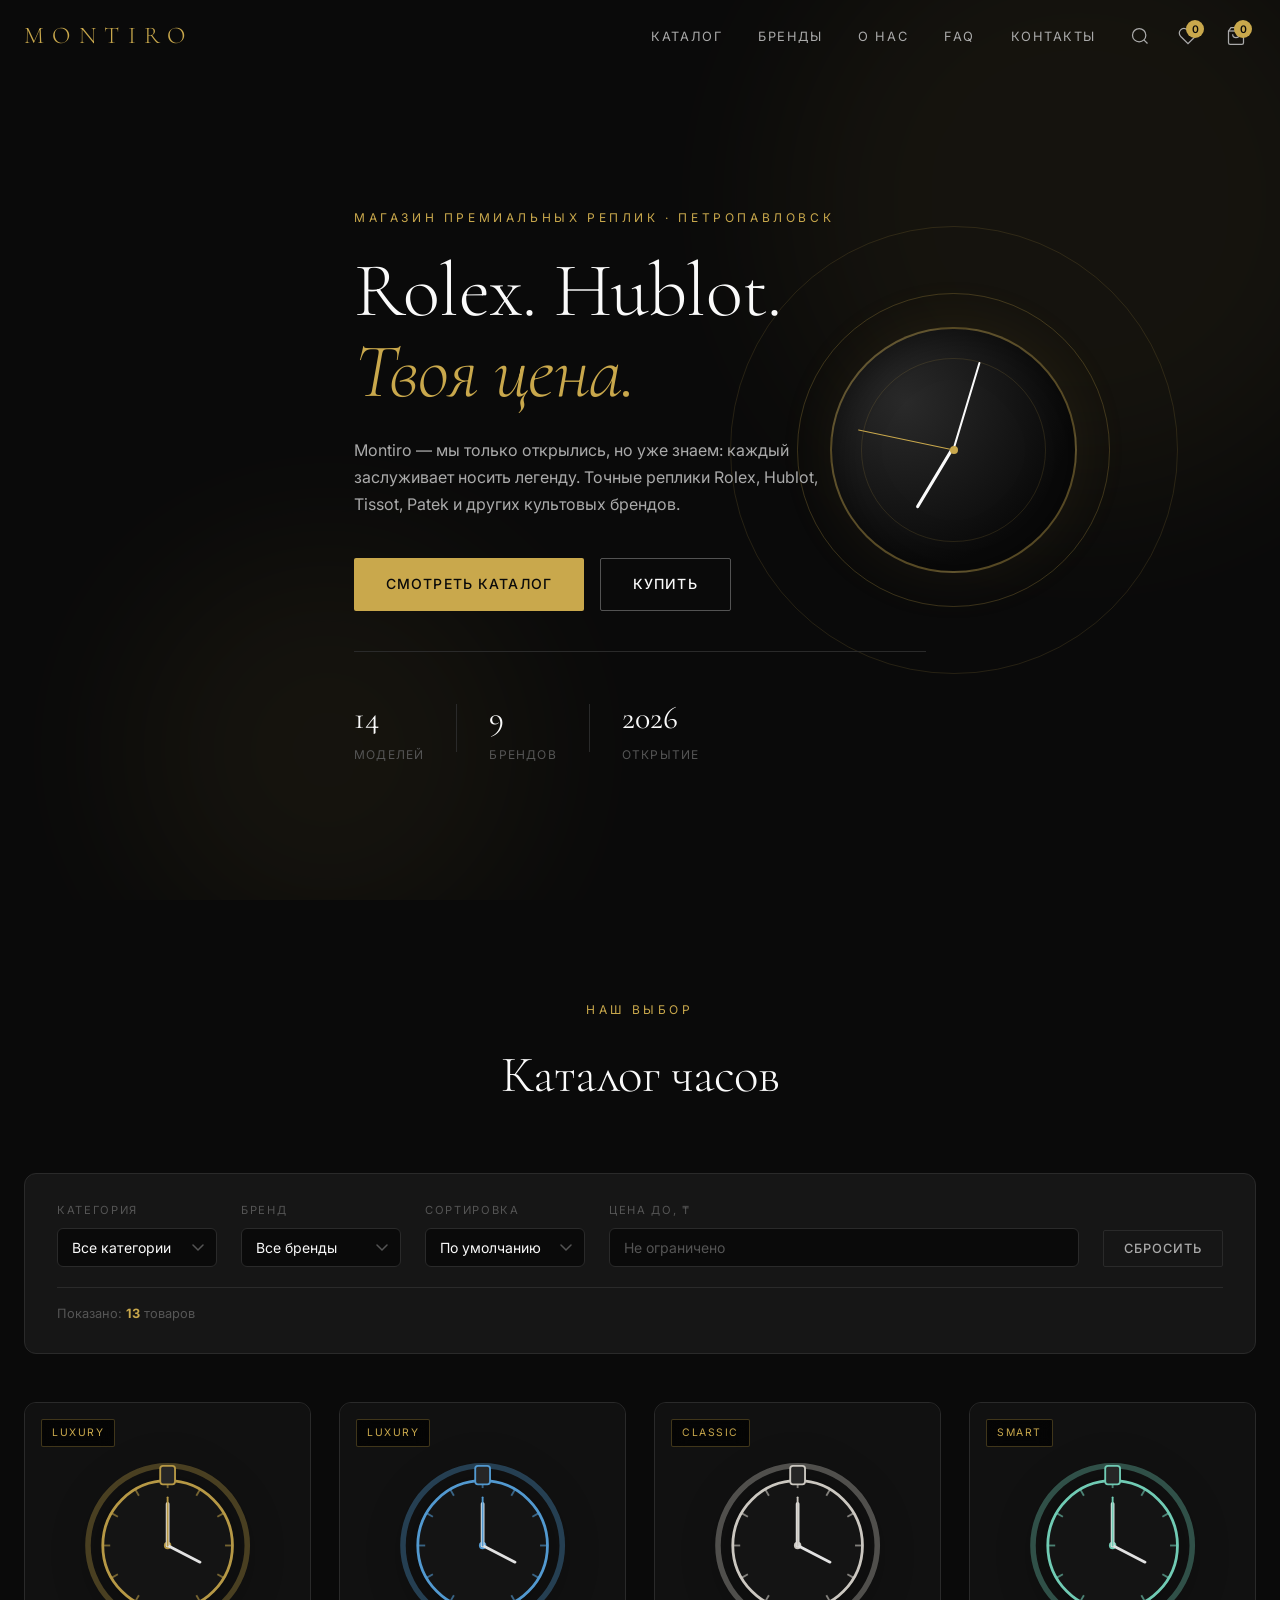
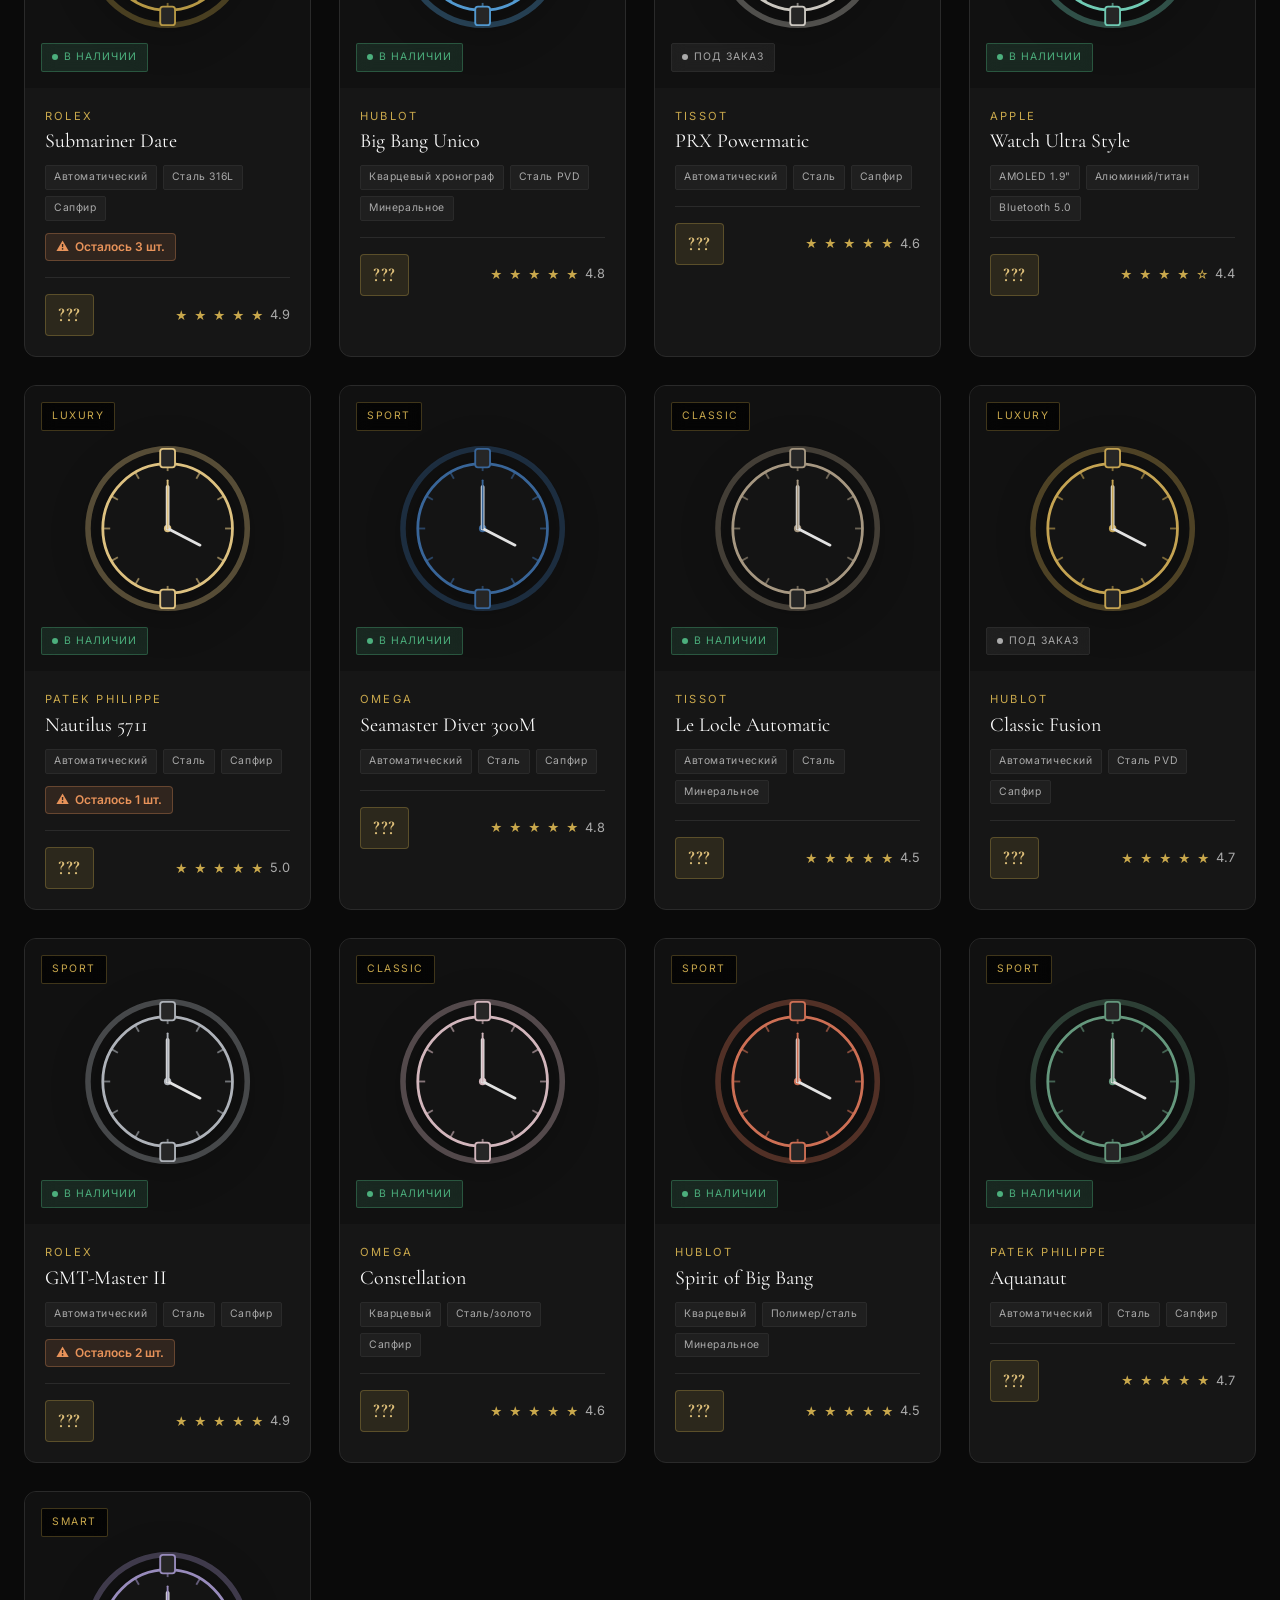
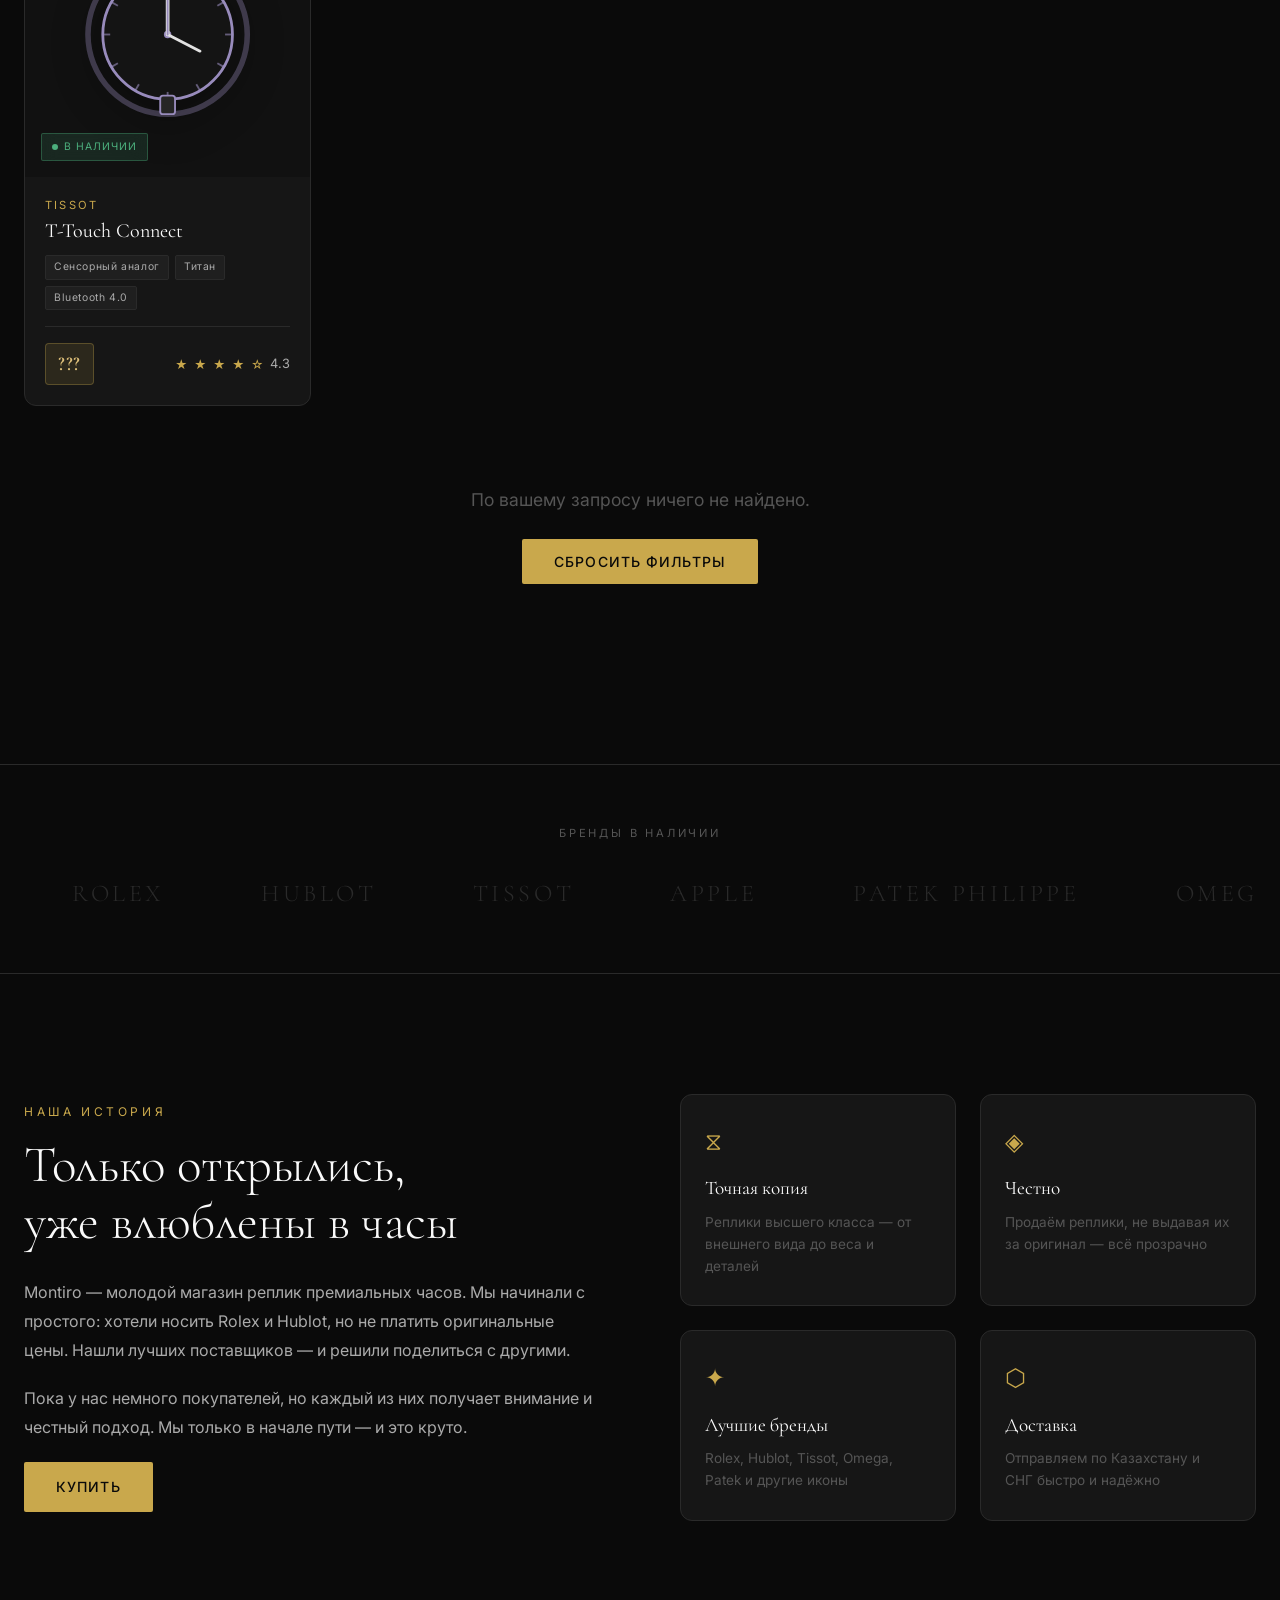
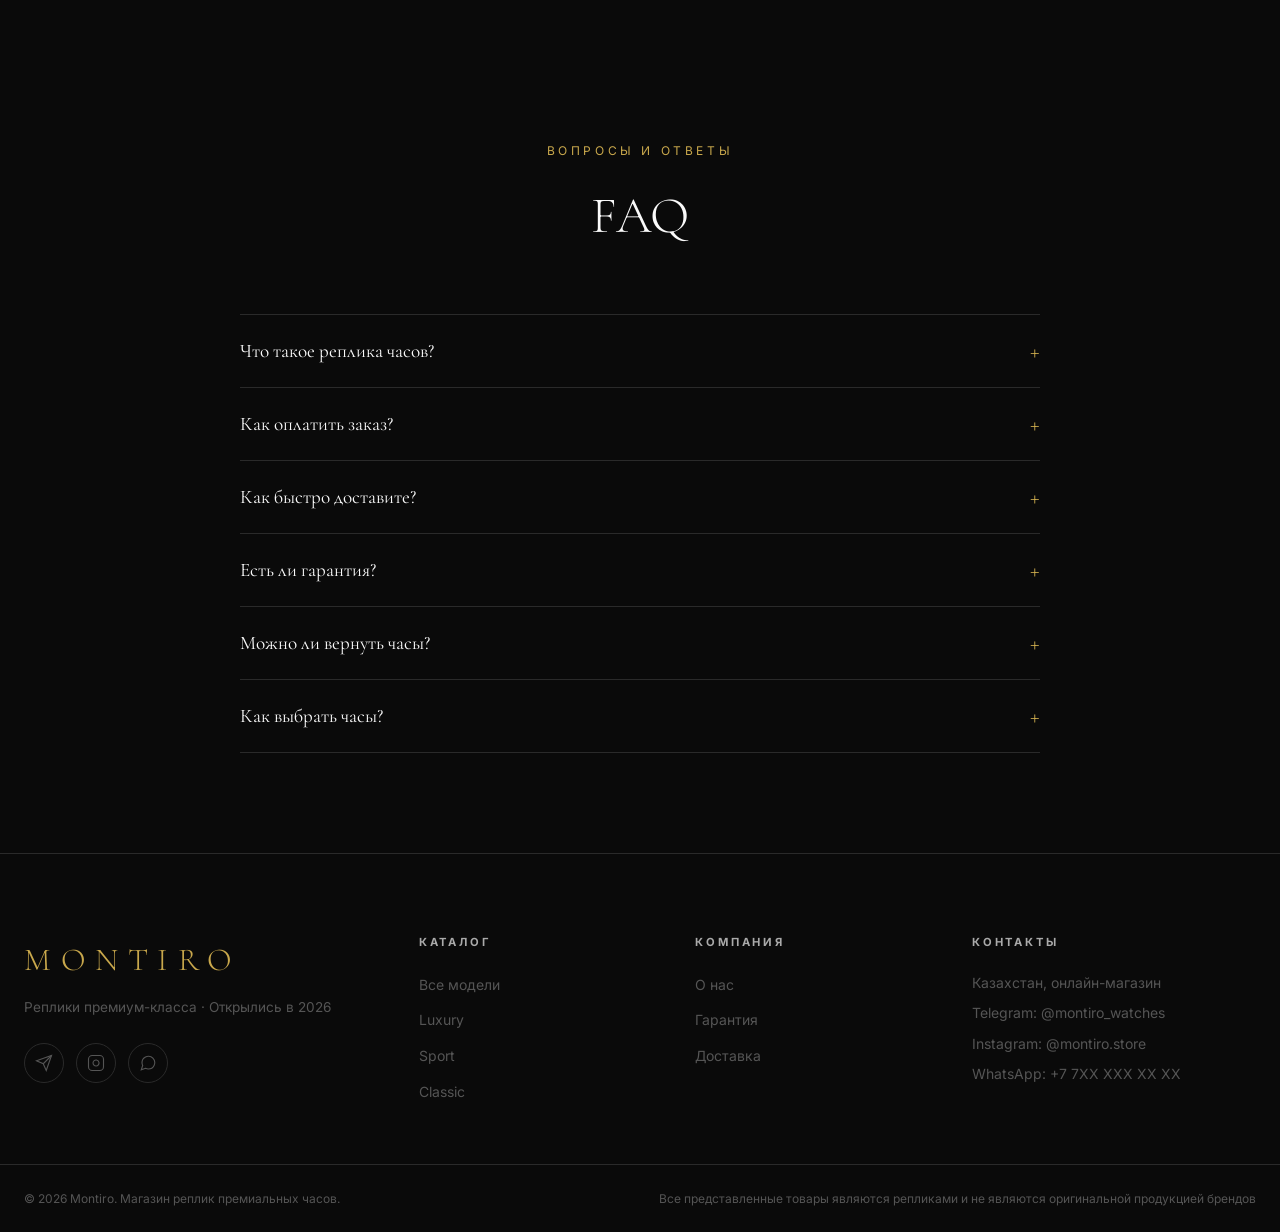
==== Frontend/index.html @ 6a2b8f64 "add number whatsapp" ====
<!DOCTYPE html>
<html lang="ru">
<head>
  <meta charset="UTF-8" />
  <meta name="viewport" content="width=device-width, initial-scale=1.0" />
  <meta name="description" content="Montiro — магазин премиальных реплик часов в Казахстане. Rolex, Hublot, Tissot и другие." />
  <title>Montiro — Премиальные реплики часов</title>
  <link rel="stylesheet" href="css/style.css" />
  <link rel="preconnect" href="https://fonts.googleapis.com" />
  <link rel="preconnect" href="https://fonts.gstatic.com" crossorigin />
  <link href="https://fonts.googleapis.com/css2?family=Cormorant+Garamond:ital,wght@0,300;0,400;0,600;1,300&family=Inter:wght@300;400;500;600&display=swap" rel="stylesheet" />
</head>
<body>

  <!-- PRELOADER -->
  <div id="preloader" class="preloader" aria-hidden="true">
    <div class="preloader__inner">
      <div class="preloader__logo">MONTIRO</div>
      <div class="preloader__line">
        <div class="preloader__progress"></div>
      </div>
    </div>
  </div>

  <!-- NOTIFICATIONS -->
  <div id="notifications" class="notifications" aria-live="polite"></div>

  <!-- HEADER -->
  <header class="header" id="header">
    <div class="header__container container">
      <button class="header__burger" id="burgerBtn" aria-label="Открыть меню" aria-expanded="false">
        <span></span><span></span><span></span>
      </button>

      <a href="#" class="header__logo" aria-label="Montiro — на главную">
        <span class="header__logo-text">MONTIRO</span>
      </a>

      <nav class="header__nav" id="mainNav" aria-label="Основная навигация">
        <ul class="header__nav-list">
          <li><a href="#catalog" class="header__nav-link">Каталог</a></li>
          <li><a href="#brands" class="header__nav-link">Бренды</a></li>
          <li><a href="#about" class="header__nav-link">О нас</a></li>
          <li><a href="#faq" class="header__nav-link">FAQ</a></li>
          <li><a href="#contact" class="header__nav-link">Контакты</a></li>
        </ul>
      </nav>

      <div class="header__actions">
        <button class="header__action-btn" id="searchToggleBtn" aria-label="Поиск" title="Поиск">
          <svg width="20" height="20" viewBox="0 0 24 24" fill="none" stroke="currentColor" stroke-width="1.5"><circle cx="11" cy="11" r="8"/><line x1="21" y1="21" x2="16.65" y2="16.65"/></svg>
        </button>

        <button class="header__action-btn" id="favoritesBtn" aria-label="Избранное" title="Избранное">
          <svg width="20" height="20" viewBox="0 0 24 24" fill="none" stroke="currentColor" stroke-width="1.5"><path d="M20.84 4.61a5.5 5.5 0 0 0-7.78 0L12 5.67l-1.06-1.06a5.5 5.5 0 0 0-7.78 7.78l1.06 1.06L12 21.23l7.78-7.78 1.06-1.06a5.5 5.5 0 0 0 0-7.78z"/></svg>
          <span class="header__badge" id="favoritesBadge" hidden>0</span>
        </button>

        <button class="header__action-btn header__cart-btn" id="cartBtn" aria-label="Подборка" title="Подборка">
          <svg width="20" height="20" viewBox="0 0 24 24" fill="none" stroke="currentColor" stroke-width="1.5"><path d="M6 2L3 6v14a2 2 0 0 0 2 2h14a2 2 0 0 0 2-2V6l-3-4z"/><line x1="3" y1="6" x2="21" y2="6"/><path d="M16 10a4 4 0 0 1-8 0"/></svg>
          <span class="header__badge" id="cartBadge" hidden>0</span>
        </button>
      </div>
    </div>

    <!-- Search Bar -->
    <div class="search-bar" id="searchBar" hidden>
      <div class="container">
        <div class="search-bar__inner">
          <input
            type="search"
            class="search-bar__input"
            id="searchInput"
            placeholder="Поиск часов, брендов..."
            autocomplete="off"
            aria-label="Поиск товаров"
          />
          <button class="search-bar__close" id="searchCloseBtn" aria-label="Закрыть поиск">
            <svg width="18" height="18" viewBox="0 0 24 24" fill="none" stroke="currentColor" stroke-width="1.5"><line x1="18" y1="6" x2="6" y2="18"/><line x1="6" y1="6" x2="18" y2="18"/></svg>
          </button>
        </div>
      </div>
    </div>
  </header>

  <!-- MOBILE NAV OVERLAY -->
  <div class="mobile-nav" id="mobileNav" aria-hidden="true">
    <nav aria-label="Мобильная навигация">
      <ul class="mobile-nav__list">
        <li><a href="#catalog" class="mobile-nav__link">Каталог</a></li>
        <li><a href="#brands" class="mobile-nav__link">Бренды</a></li>
        <li><a href="#about" class="mobile-nav__link">О нас</a></li>
        <li><a href="#faq" class="mobile-nav__link">FAQ</a></li>
        <li><a href="#contact" class="mobile-nav__link">Контакты</a></li>
      </ul>
      <div class="mobile-nav__footer">
        <a href="https://t.me/montiro_watches" target="_blank" rel="noopener" class="mobile-nav__telegram">Telegram: @montiro_watches</a>
      </div>
    </nav>
  </div>
  <div class="overlay" id="overlay"></div>

  <main>
    <!-- HERO -->
    <section class="hero" aria-label="Главный баннер">
      <div class="hero__bg">
        <div class="hero__bg-circle hero__bg-circle--1"></div>
        <div class="hero__bg-circle hero__bg-circle--2"></div>
      </div>
      <div class="hero__content container">
        <p class="hero__eyebrow">Магазин премиальных реплик · Петропавловск</p>
        <h1 class="hero__title">Rolex. Hublot.<br /><em>Твоя цена.</em></h1>
        <p class="hero__subtitle">Montiro — мы только открылись, но уже знаем: каждый заслуживает носить легенду. Точные реплики Rolex, Hublot, Tissot, Patek и других культовых брендов.</p>
        <div class="hero__actions">
          <a href="#catalog" class="btn btn--gold">Смотреть каталог</a>
          <a href="#catalog" class="btn btn--ghost">Купить</a>
        </div>

        <div class="hero__stats">
          <div class="hero__stat">
            <strong>14</strong><span>моделей</span>
          </div>
          <div class="hero__stat-divider"></div>
          <div class="hero__stat">
            <strong>9</strong><span>брендов</span>
          </div>
          <div class="hero__stat-divider"></div>
          <div class="hero__stat">
            <strong>2026</strong><span>открытие</span>
          </div>
        </div>
      </div>
      <div class="hero__watch-showcase" aria-hidden="true">
        <div class="hero__watch-ring hero__watch-ring--outer"></div>
        <div class="hero__watch-ring hero__watch-ring--inner"></div>
        <div class="hero__watch-face">
          <div class="hero__watch-dial"></div>
          <div class="hero__watch-hand hero__watch-hand--hour" id="watchHourHand"></div>
          <div class="hero__watch-hand hero__watch-hand--minute" id="watchMinuteHand"></div>
          <div class="hero__watch-hand hero__watch-hand--second" id="watchSecondHand"></div>
          <div class="hero__watch-center"></div>
        </div>
      </div>
    </section>

    <!-- CATALOG -->
    <section class="catalog" id="catalog">
      <div class="container">
        <header class="section-header">
          <p class="section-header__eyebrow">Наш выбор</p>
          <h2 class="section-header__title">Каталог часов</h2>
        </header>

        <!-- FILTERS -->
        <div class="filters" id="filters">
          <div class="filters__row">
            <div class="filters__group">
              <label class="filters__label" for="filterCategory">Категория</label>
              <select class="filters__select" id="filterCategory" aria-label="Фильтр по категории">
                <option value="">Все категории</option>
                <option value="Luxury">Luxury</option>
                <option value="Sport">Sport</option>
                <option value="Classic">Classic</option>
              </select>
            </div>

            <div class="filters__group">
              <label class="filters__label" for="filterBrand">Бренд</label>
              <select class="filters__select" id="filterBrand" aria-label="Фильтр по бренду">
                <option value="">Все бренды</option>
              </select>
            </div>

            <div class="filters__group">
              <label class="filters__label" for="filterSort">Сортировка</label>
              <select class="filters__select" id="filterSort" aria-label="Сортировка">
                <option value="default">По умолчанию</option>
                <option value="rating">По рейтингу</option>
                <option value="name">По названию</option>
              </select>
            </div>

            <div class="filters__group filters__group--price">
              <label class="filters__label" for="filterMaxPrice">Цена до, ₸</label>
              <input type="number" class="filters__price-input" id="filterMaxPrice" min="0" step="1000" placeholder="Не ограничено" />
            </div>

            <button class="btn btn--outline filters__reset" id="resetFilters">Сбросить</button>
          </div>

          <div class="filters__results" id="filtersResults">
            Показано: <strong id="resultsCount">0</strong> товаров
          </div>
        </div>

        <!-- PRODUCT GRID -->
        <div class="catalog__grid" id="catalogGrid" aria-label="Список товаров">
          <!-- Cards injected by JS -->
        </div>

        <div class="catalog__empty" id="catalogEmpty" hidden>
          <p>По вашему запросу ничего не найдено.</p>
          <button class="btn btn--gold" id="resetFromEmpty">Сбросить фильтры</button>
        </div>
      </div>
    </section>

    <!-- BRANDS STRIP -->
    <section class="brands" id="brands" aria-label="Бренды">
      <div class="container">
        <p class="brands__label">Бренды в наличии</p>
        <div class="brands__marquee">
          <div class="brands__track" id="brandsTrack">
            <!-- filled by JS -->
          </div>
        </div>
      </div>
    </section>

    <!-- ABOUT -->
    <section class="about" id="about">
      <div class="container about__grid">
        <div class="about__content">
          <p class="section-header__eyebrow">Наша история</p>
          <h2 class="about__title">Только открылись,<br />уже влюблены в часы</h2>
          <p class="about__text">Montiro — молодой магазин реплик премиальных часов. Мы начинали с простого: хотели носить Rolex и Hublot, но не платить оригинальные цены. Нашли лучших поставщиков — и решили поделиться с другими.</p>
          <p class="about__text">Пока у нас немного покупателей, но каждый из них получает внимание и честный подход. Мы только в начале пути — и это круто.</p>
          <a href="#catalog" class="btn btn--gold">Купить</a>
        </div>
        <div class="about__pillars">
          <div class="about__pillar">
            <span class="about__pillar-icon">⧖</span>
            <h3>Точная копия</h3>
            <p>Реплики высшего класса — от внешнего вида до веса и деталей</p>
          </div>
          <div class="about__pillar">
            <span class="about__pillar-icon">◈</span>
            <h3>Честно</h3>
            <p>Продаём реплики, не выдавая их за оригинал — всё прозрачно</p>
          </div>
          <div class="about__pillar">
            <span class="about__pillar-icon">✦</span>
            <h3>Лучшие бренды</h3>
            <p>Rolex, Hublot, Tissot, Omega, Patek и другие иконы</p>
          </div>
          <div class="about__pillar">
            <span class="about__pillar-icon">⬡</span>
            <h3>Доставка</h3>
            <p>Отправляем по Казахстану и СНГ быстро и надёжно</p>
          </div>
        </div>
      </div>
    </section>
  </main>

    <!-- FAQ -->
    <section class="faq" id="faq">
      <div class="container">
        <header class="section-header">
          <p class="section-header__eyebrow">Вопросы и ответы</p>
          <h2 class="section-header__title">FAQ</h2>
        </header>
        <div class="faq__list">

          <div class="faq__item">
            <button class="faq__question" aria-expanded="false">
              Что такое реплика часов?
              <span class="faq__icon">+</span>
            </button>
            <div class="faq__answer">
              <p>Реплика — это точная копия дизайна оригинальных часов: тот же корпус, циферблат, браслет. Мы не продаём оригиналы и честно об этом говорим. Наши часы выглядят как Rolex или Hublot, но стоят в разы дешевле. Идеально для тех, кто хочет стиль без переплаты.</p>
            </div>
          </div>

          <div class="faq__item">
            <button class="faq__question" aria-expanded="false">
              Как оплатить заказ?
              <span class="faq__icon">+</span>
            </button>
            <div class="faq__answer">
              <p>Оплата происходит через Telegram с нашим менеджером. Принимаем перевод на Kaspi, наличные при получении (по Петропавловску), а также переводы на карту. Менеджер уточнит удобный способ при оформлении.</p>
            </div>
          </div>

          <div class="faq__item">
            <button class="faq__question" aria-expanded="false">
              Как быстро доставите?
              <span class="faq__icon">+</span>
            </button>
            <div class="faq__answer">
              <p>По Петропавловску — в течение 1–2 дней, можем договориться о встрече. По Казахстану — отправляем Казпочтой или курьерской службой, срок 3–7 дней. По СНГ — уточняйте у менеджера. Стоимость доставки обсуждается индивидуально.</p>
            </div>
          </div>

          <div class="faq__item">
            <button class="faq__question" aria-expanded="false">
              Есть ли гарантия?
              <span class="faq__icon">+</span>
            </button>
            <div class="faq__answer">
              <p>Да, на все часы действует гарантия 3 месяца. Если перестанут идти или сломается механизм — обращайтесь, разберёмся. Мы работаем честно и дорожим репутацией.</p>
            </div>
          </div>

          <div class="faq__item">
            <button class="faq__question" aria-expanded="false">
              Можно ли вернуть часы?
              <span class="faq__icon">+</span>
            </button>
            <div class="faq__answer">
              <p>Да, в течение 7 дней с момента получения, если товар не подошёл и не был в использовании. Напишите нам в Telegram — разберёмся индивидуально.</p>
            </div>
          </div>

          <div class="faq__item">
            <button class="faq__question" aria-expanded="false">
              Как выбрать часы?
              <span class="faq__icon">+</span>
            </button>
            <div class="faq__answer">
              <p>Напишите нам в Telegram — расскажите для кого (себе или в подарок), какой стиль нравится, какой бюджет. Менеджер подберёт лучший вариант и пришлёт фото реального товара перед отправкой.</p>
            </div>
          </div>

        </div>
      </div>
    </section>

  <!-- FOOTER -->
  <footer class="footer" id="contact">
    <div class="container footer__grid">
      <div class="footer__brand">
        <p class="footer__logo">MONTIRO</p>
        <p class="footer__tagline">Реплики премиум-класса · Открылись в 2026</p>
        <div class="footer__socials">
          <a href="https://t.me/montiro_watches" target="_blank" rel="noopener" class="footer__social" aria-label="Telegram">
            <svg width="18" height="18" viewBox="0 0 24 24" fill="none" stroke="currentColor" stroke-width="1.5"><line x1="22" y1="2" x2="11" y2="13"/><polygon points="22 2 15 22 11 13 2 9 22 2"/></svg>
          </a>
          <a href="https://www.instagram.com/montiro.store/" target="_blank" rel="noopener" class="footer__social" aria-label="Instagram">
            <svg width="18" height="18" viewBox="0 0 24 24" fill="none" stroke="currentColor" stroke-width="1.5"><rect x="2" y="2" width="20" height="20" rx="5" ry="5"/><path d="M16 11.37A4 4 0 1 1 12.63 8 4 4 0 0 1 16 11.37z"/><line x1="17.5" y1="6.5" x2="17.51" y2="6.5"/></svg>
          </a>
          <a href="https://wa.me/77059126313" target="_blank" rel="noopener" class="footer__social" aria-label="WhatsApp">
            <svg width="18" height="18" viewBox="0 0 24 24" fill="none" stroke="currentColor" stroke-width="1.5"><path d="M21 11.5a8.38 8.38 0 0 1-.9 3.8 8.5 8.5 0 0 1-7.6 4.7 8.38 8.38 0 0 1-3.8-.9L3 21l1.9-5.7a8.38 8.38 0 0 1-.9-3.8 8.5 8.5 0 0 1 4.7-7.6 8.38 8.38 0 0 1 3.8-.9h.5a8.48 8.48 0 0 1 8 8v.5z"/></svg>
          </a>
        </div>
      </div>

      <div class="footer__col">
        <h4 class="footer__heading">Каталог</h4>
        <ul class="footer__links">
          <li><a href="#catalog">Все модели</a></li>
          <li><a href="#catalog">Luxury</a></li>
          <li><a href="#catalog">Sport</a></li>
          <li><a href="#catalog">Classic</a></li>
        </ul>
      </div>

      <div class="footer__col">
        <h4 class="footer__heading">Компания</h4>
        <ul class="footer__links">
          <li><a href="#about">О нас</a></li>
          <li><a href="#faq">Гарантия</a></li>
          <li><a href="#faq">Доставка</a></li>
        </ul>
      </div>

      <div class="footer__col">
        <h4 class="footer__heading">Контакты</h4>
        <address class="footer__address">
          <p>Казахстан, онлайн-магазин</p>
          <a href="https://t.me/montiro_watches" target="_blank" rel="noopener">Telegram: @montiro_watches</a>
          <a href="https://www.instagram.com/montiro.store/" target="_blank" rel="noopener">Instagram: @montiro.store</a>
          <a href="https://wa.me/77059126313" target="_blank" rel="noopener">WhatsApp: +7 7XX XXX XX XX</a>
        </address>
      </div>
    </div>
    <div class="footer__bottom">
      <div class="container">
        <p>© 2026 Montiro. Магазин реплик премиальных часов.</p>
        <p>Все представленные товары являются репликами и не являются оригинальной продукцией брендов</p>
      </div>
    </div>
  </footer>

  <!-- PRODUCT MODAL -->
  <div class="modal" id="productModal" role="dialog" aria-modal="true" aria-labelledby="modalProductName" hidden>
    <div class="modal__backdrop" id="modalBackdrop"></div>
    <div class="modal__content">
      <button class="modal__close" id="modalClose" aria-label="Закрыть">
        <svg width="20" height="20" viewBox="0 0 24 24" fill="none" stroke="currentColor" stroke-width="1.5"><line x1="18" y1="6" x2="6" y2="18"/><line x1="6" y1="6" x2="18" y2="18"/></svg>
      </button>
      <div class="modal__grid">
        <div class="modal__image-col">
          <div class="modal__image-wrap">
            <div class="modal__image-bg" id="modalImageBg"></div>
            <div class="modal__badge-category" id="modalCategory"></div>
            <div class="modal__badge-stock" id="modalStockBadge"></div>
          </div>
          <!-- Галерея миниатюр -->
          <div class="modal__thumbs" id="modalThumbs"></div>
        </div>
        <div class="modal__details">
          <p class="modal__brand" id="modalBrand"></p>
          <h2 class="modal__name" id="modalProductName"></h2>
          <div class="modal__rating" id="modalRating"></div>
          <p class="modal__price" id="modalPrice">???</p>
          <p class="modal__stock-left" id="modalStockLeft" hidden></p>
          <p class="modal__description" id="modalDescription"></p>

          <dl class="modal__specs" id="modalSpecs"></dl>

          <div class="modal__actions">
            <div class="modal__qty">
              <button class="modal__qty-btn" id="modalQtyMinus" aria-label="Уменьшить">−</button>
              <span class="modal__qty-val" id="modalQtyVal">1</span>
              <button class="modal__qty-btn" id="modalQtyPlus" aria-label="Увеличить">+</button>
            </div>
            <button class="btn btn--gold modal__add-cart" id="modalAddCart">В подборку</button>
            <button class="btn btn--outline modal__buy-btn" id="modalBuyBtn">Купить</button>
            <button class="modal__fav-btn" id="modalFavBtn" aria-label="В избранное">
              <svg width="20" height="20" viewBox="0 0 24 24" fill="none" stroke="currentColor" stroke-width="1.5"><path d="M20.84 4.61a5.5 5.5 0 0 0-7.78 0L12 5.67l-1.06-1.06a5.5 5.5 0 0 0-7.78 7.78l1.06 1.06L12 21.23l7.78-7.78 1.06-1.06a5.5 5.5 0 0 0 0-7.78z"/></svg>
            </button>
          </div>
        </div>
      </div>
    </div>
  </div>

  <!-- CART DRAWER -->
  <aside class="cart-drawer" id="cartDrawer" aria-label="Подборка" aria-hidden="true">
    <div class="cart-drawer__header">
      <h2 class="cart-drawer__title">Ваша подборка</h2>
      <button class="cart-drawer__close" id="cartClose" aria-label="Закрыть подборку">
        <svg width="20" height="20" viewBox="0 0 24 24" fill="none" stroke="currentColor" stroke-width="1.5"><line x1="18" y1="6" x2="6" y2="18"/><line x1="6" y1="6" x2="18" y2="18"/></svg>
      </button>
    </div>
    <div class="cart-drawer__body" id="cartBody">
      <!-- Cart items injected by JS -->
    </div>
    <div class="cart-drawer__footer" id="cartFooter" hidden>
      <button class="btn btn--gold cart-drawer__checkout">Написать в Telegram</button>
      <p class="cart-drawer__note">Менеджер ответит в Telegram, уточнит детали и примет оплату</p>
    </div>
  </aside>

  <!-- FAVORITES DRAWER -->
  <aside class="cart-drawer favorites-drawer" id="favoritesDrawer" aria-label="Избранное" aria-hidden="true">
    <div class="cart-drawer__header">
      <h2 class="cart-drawer__title">Избранное</h2>
      <button class="cart-drawer__close" id="favoritesClose" aria-label="Закрыть избранное">
        <svg width="20" height="20" viewBox="0 0 24 24" fill="none" stroke="currentColor" stroke-width="1.5"><line x1="18" y1="6" x2="6" y2="18"/><line x1="6" y1="6" x2="18" y2="18"/></svg>
      </button>
    </div>
    <div class="cart-drawer__body" id="favoritesBody">
      <!-- Favorites injected by JS -->
    </div>
  </aside>

  <!-- TELEGRAM CONFIRM MODAL -->
  <div class="confirm-modal" id="confirmModal" role="dialog" aria-modal="true" aria-labelledby="confirmModalTitle" hidden>
    <div class="confirm-modal__backdrop" id="confirmModalBackdrop"></div>
    <div class="confirm-modal__box">
      <h3 class="confirm-modal__title" id="confirmModalTitle">Переход в Telegram</h3>
      <p class="confirm-modal__text" id="confirmModalText">
        Покупка и уточнение деталей (цена, оплата, доставка) происходят через Telegram с нашим менеджером. Перейти?
      </p>
      <div class="confirm-modal__actions">
        <button class="btn btn--ghost" id="confirmModalCancel">Нет</button>
        <button class="btn btn--gold" id="confirmModalOk">Да, перейти</button>
      </div>
    </div>
  </div>

  <!-- STICKY MOBILE TELEGRAM BAR -->
  <div class="sticky-telegram" id="stickyTelegram">
    <a href="https://t.me/montiro_watches" target="_blank" rel="noopener" class="sticky-telegram__btn" id="stickyTelegramBtn">
      <svg width="18" height="18" viewBox="0 0 24 24" fill="none" stroke="currentColor" stroke-width="1.8"><line x1="22" y1="2" x2="11" y2="13"/><polygon points="22 2 15 22 11 13 2 9 22 2"/></svg>
      Написать в Telegram
    </a>
  </div>

  <script src="js/script.js"></script>
  <script defer src="/_vercel/insights/script.js"></script>
</body>
</html>
---- Frontend/css/style.css ----
/* ============================================================
   MONTIRO — Premium Watch Store
   style.css
   Design: Minimal luxury · Black / White / Gold (#C9A84C)
   Fonts: Cormorant Garamond (display) + Inter (body)
   ============================================================ */

/* ── RESET & TOKENS ─────────────────────────────────────── */
*, *::before, *::after { box-sizing: border-box; margin: 0; padding: 0; }

:root {
  --black:      #0A0A0A;
  --black-soft: #111111;
  --black-card: #161616;
  --gray-dark:  #2A2A2A;
  --gray-mid:   #555555;
  --gray-light: #AAAAAA;
  --white:      #FAFAFA;
  --white-off:  #F0EDEA;
  --gold:       #C9A84C;
  --gold-light: #DFC07A;
  --gold-dark:  #A8842A;
  --green:      #4CAF7D;
  --red:        #e05252;

  --font-display: 'Cormorant Garamond', Georgia, serif;
  --font-body:    'Inter', system-ui, sans-serif;

  --radius-sm:  6px;
  --radius-md:  12px;
  --radius-lg:  20px;
  --radius-xl:  32px;

  --transition: 0.3s cubic-bezier(0.4, 0, 0.2, 1);
  --transition-slow: 0.6s cubic-bezier(0.4, 0, 0.2, 1);

  --shadow-card: 0 4px 24px rgba(0,0,0,0.4);
  --shadow-hover: 0 12px 48px rgba(201,168,76,0.15);
  --shadow-modal: 0 24px 80px rgba(0,0,0,0.7);

  --z-header:  100;
  --z-drawer:  200;
  --z-modal:   300;
  --z-preloader: 400;
  --z-notify:  500;
  --z-sticky:  150;
}

html { scroll-behavior: smooth; font-size: 16px; }

body {
  background: var(--black);
  color: var(--white);
  font-family: var(--font-body);
  font-weight: 400;
  line-height: 1.6;
  overflow-x: hidden;
  -webkit-font-smoothing: antialiased;
}

body.no-scroll { overflow: hidden; }

img { display: block; max-width: 100%; }
a { color: inherit; text-decoration: none; }
button { cursor: pointer; border: none; background: none; font-family: inherit; }
ul { list-style: none; }
address { font-style: normal; }

.container {
  width: 100%;
  max-width: 1320px;
  margin-inline: auto;
  padding-inline: 24px;
}

/* ── PRELOADER ──────────────────────────────────────────── */
.preloader {
  position: fixed; inset: 0;
  background: var(--black);
  display: flex; align-items: center; justify-content: center;
  z-index: var(--z-preloader);
  transition: opacity 0.6s ease, visibility 0.6s ease;
}
.preloader.hidden { opacity: 0; visibility: hidden; pointer-events: none; }

.preloader__inner { text-align: center; }
.preloader__logo {
  font-family: var(--font-display);
  font-size: clamp(2rem, 6vw, 4rem);
  font-weight: 300;
  letter-spacing: 0.4em;
  color: var(--gold);
  margin-bottom: 32px;
  animation: preloaderPulse 1.5s ease infinite;
}
@keyframes preloaderPulse {
  0%, 100% { opacity: 1; } 50% { opacity: 0.5; }
}
.preloader__line {
  width: 240px; height: 1px;
  background: var(--gray-dark);
  margin-inline: auto;
  overflow: hidden;
}
.preloader__progress {
  height: 100%;
  background: var(--gold);
  animation: preloaderBar 1.8s ease forwards;
}
@keyframes preloaderBar { from { width: 0; } to { width: 100%; } }

/* ── NOTIFICATIONS ──────────────────────────────────────── */
.notifications {
  position: fixed; top: 24px; right: 24px;
  z-index: var(--z-notify);
  display: flex; flex-direction: column; gap: 12px;
  pointer-events: none;
}
.notification {
  background: var(--black-card);
  border: 1px solid var(--gold);
  color: var(--white);
  padding: 14px 20px;
  border-radius: var(--radius-md);
  font-size: 0.875rem;
  max-width: 320px;
  pointer-events: all;
  animation: notifyIn 0.4s ease forwards;
  box-shadow: 0 4px 20px rgba(0,0,0,0.5);
}
.notification.out { animation: notifyOut 0.3s ease forwards; }
@keyframes notifyIn  { from { opacity:0; transform:translateX(40px); } to { opacity:1; transform:translateX(0); } }
@keyframes notifyOut { from { opacity:1; transform:translateX(0); } to { opacity:0; transform:translateX(40px); } }

/* ── BUTTONS ─────────────────────────────────────────────── */
.btn {
  display: inline-flex; align-items: center; justify-content: center; gap: 8px;
  padding: 14px 32px;
  font-family: var(--font-body);
  font-size: 0.875rem;
  font-weight: 500;
  letter-spacing: 0.08em;
  text-transform: uppercase;
  border-radius: 2px;
  transition: var(--transition);
  white-space: nowrap;
}
.btn--gold {
  background: var(--gold);
  color: var(--black);
}
.btn--gold:hover {
  background: var(--gold-light);
  transform: translateY(-2px);
  box-shadow: 0 8px 24px rgba(201,168,76,0.3);
}
.btn--ghost {
  background: transparent;
  color: var(--white);
  border: 1px solid rgba(255,255,255,0.3);
}
.btn--ghost:hover {
  border-color: var(--gold);
  color: var(--gold);
}
.btn--outline {
  background: transparent;
  color: var(--gray-light);
  border: 1px solid var(--gray-dark);
  padding: 10px 20px;
  font-size: 0.8rem;
}
.btn--outline:hover { border-color: var(--gold); color: var(--gold); }

/* ── HEADER ──────────────────────────────────────────────── */
.header {
  position: fixed; top: 0; left: 0; right: 0;
  z-index: var(--z-header);
  transition: background var(--transition), box-shadow var(--transition);
}
.header.scrolled {
  background: rgba(10,10,10,0.95);
  backdrop-filter: blur(20px);
  box-shadow: 0 1px 0 rgba(201,168,76,0.2);
}

.header__container {
  display: flex; align-items: center; gap: 24px;
  height: 72px;
}

.header__logo {
  display: flex; flex-direction: column; align-items: flex-start;
  flex-shrink: 0;
}
.header__logo-text {
  font-family: var(--font-display);
  font-size: 1.5rem;
  font-weight: 300;
  letter-spacing: 0.35em;
  color: var(--gold);
  line-height: 1;
}
.header__logo-sub {
  font-size: 0.6rem;
  letter-spacing: 0.3em;
  color: var(--gray-light);
  text-transform: uppercase;
  margin-top: 2px;
}

.header__nav { margin-left: auto; }
.header__nav-list { display: flex; gap: 36px; }
.header__nav-link {
  font-size: 0.8rem;
  letter-spacing: 0.12em;
  text-transform: uppercase;
  color: var(--gray-light);
  transition: color var(--transition);
  position: relative;
}
.header__nav-link::after {
  content: '';
  position: absolute; bottom: -4px; left: 0; right: 0;
  height: 1px; background: var(--gold);
  transform: scaleX(0); transform-origin: right;
  transition: transform var(--transition);
}
.header__nav-link:hover { color: var(--white); }
.header__nav-link:hover::after { transform: scaleX(1); transform-origin: left; }

.header__actions { display: flex; gap: 8px; }
.header__action-btn {
  position: relative;
  display: flex; align-items: center; justify-content: center;
  width: 40px; height: 40px;
  color: var(--gray-light);
  border-radius: 50%;
  transition: color var(--transition), background var(--transition);
}
.header__action-btn:hover { color: var(--gold); background: rgba(201,168,76,0.08); }

.header__badge {
  position: absolute; top: 4px; right: 4px;
  width: 18px; height: 18px;
  background: var(--gold); color: var(--black);
  font-size: 0.65rem; font-weight: 600;
  border-radius: 50%;
  display: flex; align-items: center; justify-content: center;
}

.header__burger {
  display: none; flex-direction: column; justify-content: center; gap: 5px;
  width: 32px; height: 32px; padding: 4px;
  color: var(--white);
  order: -1;
}
.header__burger span {
  display: block; height: 1.5px;
  background: currentColor;
  transition: var(--transition);
  transform-origin: center;
}
.header__burger.open span:nth-child(1) { transform: translateY(6.5px) rotate(45deg); }
.header__burger.open span:nth-child(2) { opacity: 0; }
.header__burger.open span:nth-child(3) { transform: translateY(-6.5px) rotate(-45deg); }

/* Search Bar */
.search-bar {
  background: rgba(10,10,10,0.98);
  border-top: 1px solid var(--gray-dark);
  padding: 20px 0;
  backdrop-filter: blur(20px);
}
.search-bar__inner { display: flex; align-items: center; gap: 16px; }
.search-bar__input {
  flex: 1;
  background: none;
  border: none;
  border-bottom: 1px solid var(--gray-dark);
  color: var(--white);
  font-family: var(--font-body);
  font-size: 1.25rem;
  padding: 8px 0;
  outline: none;
  transition: border-color var(--transition);
}
.search-bar__input::placeholder { color: var(--gray-mid); }
.search-bar__input:focus { border-color: var(--gold); }
.search-bar__close {
  color: var(--gray-light);
  padding: 4px;
  transition: color var(--transition);
}
.search-bar__close:hover { color: var(--gold); }

/* ── MOBILE NAV ─────────────────────────────────────────── */
.mobile-nav {
  position: fixed; top: 0; left: 0; bottom: 0;
  width: min(320px, 85vw);
  background: var(--black-soft);
  border-right: 1px solid var(--gray-dark);
  z-index: var(--z-drawer);
  transform: translateX(-100%);
  transition: transform var(--transition-slow);
  display: flex; flex-direction: column; padding: 100px 40px 40px;
}
.mobile-nav.open { transform: translateX(0); }

.mobile-nav__list { display: flex; flex-direction: column; gap: 0; }
.mobile-nav__link {
  display: block;
  font-family: var(--font-display);
  font-size: 2rem; font-weight: 300;
  color: var(--white);
  padding: 14px 0;
  border-bottom: 1px solid var(--gray-dark);
  transition: color var(--transition), padding-left var(--transition);
}
.mobile-nav__link:hover { color: var(--gold); padding-left: 12px; }

.mobile-nav__footer {
  margin-top: auto;
  font-size: 0.8rem; color: var(--gray-mid);
  display: flex; flex-direction: column; gap: 4px;
}
.mobile-nav__telegram {
  display: inline-flex; align-items: center; gap: 8px;
  color: var(--gold);
  font-size: 0.85rem;
  letter-spacing: 0.05em;
  transition: color var(--transition);
}
.mobile-nav__telegram:hover { color: var(--gold-light); }

.overlay {
  position: fixed; inset: 0;
  background: rgba(0,0,0,0.6);
  z-index: calc(var(--z-drawer) - 1);
  opacity: 0; visibility: hidden;
  transition: var(--transition);
  backdrop-filter: blur(4px);
}
.overlay.visible { opacity: 1; visibility: visible; }

/* ── HERO ────────────────────────────────────────────────── */
.hero {
  position: relative;
  min-height: 100svh;
  display: flex; align-items: center;
  overflow: hidden;
  padding-top: 72px;
}

.hero__bg { position: absolute; inset: 0; z-index: 0; }
.hero__bg-circle {
  position: absolute; border-radius: 50%;
  filter: blur(80px); opacity: 0.06;
}
.hero__bg-circle--1 {
  width: 600px; height: 600px;
  background: var(--gold);
  top: -100px; right: -100px;
  animation: floatCircle 8s ease-in-out infinite;
}
.hero__bg-circle--2 {
  width: 400px; height: 400px;
  background: var(--gold);
  bottom: -50px; left: 10%;
  animation: floatCircle 10s ease-in-out infinite reverse;
}
@keyframes floatCircle {
  0%, 100% { transform: translate(0,0); }
  50% { transform: translate(30px, -30px); }
}

.hero__content {
  position: relative; z-index: 1;
  max-width: 620px;
  padding-block: 80px;
}

.hero__eyebrow {
  font-size: 0.75rem;
  letter-spacing: 0.3em;
  text-transform: uppercase;
  color: var(--gold);
  margin-bottom: 24px;
}

.hero__title {
  font-family: var(--font-display);
  font-size: clamp(3rem, 6vw, 5.5rem);
  font-weight: 300;
  line-height: 1.05;
  letter-spacing: -0.01em;
  margin-bottom: 24px;
}
.hero__title em { font-style: italic; color: var(--gold); }

.hero__subtitle {
  font-size: 1rem;
  color: var(--gray-light);
  max-width: 480px;
  margin-bottom: 40px;
  line-height: 1.7;
}

.hero__actions { display: flex; gap: 16px; flex-wrap: wrap; margin-bottom: 40px; }

/* Гарантии/УТП блок под кнопками героя */
.hero__perks {
  display: flex; flex-wrap: wrap; gap: 20px;
  margin-bottom: 40px;
}
.hero__perk {
  display: flex; align-items: center; gap: 8px;
  font-size: 0.8rem; color: var(--gray-light);
}
.hero__perk-icon {
  display: inline-flex; align-items: center; justify-content: center;
  width: 22px; height: 22px; flex-shrink: 0;
  border-radius: 50%;
  background: rgba(201,168,76,0.1);
  color: var(--gold);
  font-size: 0.7rem;
}

.hero__stats {
  display: flex; align-items: center; gap: 32px;
  padding-top: 40px;
  border-top: 1px solid var(--gray-dark);
}
.hero__stat { display: flex; flex-direction: column; gap: 2px; }
.hero__stat strong { font-family: var(--font-display); font-size: 2rem; font-weight: 400; color: var(--white); }
.hero__stat span { font-size: 0.75rem; letter-spacing: 0.1em; text-transform: uppercase; color: var(--gray-mid); }
.hero__stat-divider { width: 1px; height: 48px; background: var(--gray-dark); }

/* Hero Watch Illustration */
.hero__watch-showcase {
  position: absolute; right: 8%; top: 50%;
  transform: translateY(-50%);
  width: clamp(280px, 35vw, 480px);
  aspect-ratio: 1;
  display: flex; align-items: center; justify-content: center;
  z-index: 0;
}
.hero__watch-ring {
  position: absolute; border-radius: 50%;
  border: 1px solid rgba(201,168,76,0.15);
  animation: rotateSlow 30s linear infinite;
}
.hero__watch-ring--outer {
  inset: 0;
  animation-direction: normal;
}
.hero__watch-ring--inner {
  inset: 15%;
  border-color: rgba(201,168,76,0.25);
  animation-direction: reverse;
  animation-duration: 20s;
}
@keyframes rotateSlow { from { transform: rotate(0deg); } to { transform: rotate(360deg); } }

.hero__watch-face {
  position: relative;
  width: 55%; aspect-ratio: 1;
  background: radial-gradient(ellipse at 30% 30%, var(--gray-dark) 0%, var(--black) 70%);
  border-radius: 50%;
  border: 2px solid rgba(201,168,76,0.4);
  box-shadow: 0 0 60px rgba(201,168,76,0.08), inset 0 0 40px rgba(0,0,0,0.5);
}
.hero__watch-dial {
  position: absolute; inset: 12%;
  border: 1px solid rgba(201,168,76,0.15);
  border-radius: 50%;
}
.hero__watch-hand {
  position: absolute;
  bottom: 50%; left: 50%;
  transform-origin: bottom center;
  border-radius: 2px;
  background: var(--white);
}
.hero__watch-hand--hour  { width: 2.5px; height: 28%; margin-left: -1.25px; }
.hero__watch-hand--minute{ width: 1.5px; height: 38%; margin-left: -0.75px; }
.hero__watch-hand--second{ width: 1px; height: 40%; margin-left: -0.5px; background: var(--gold); }
.hero__watch-center {
  position: absolute; top: 50%; left: 50%;
  transform: translate(-50%,-50%);
  width: 8px; height: 8px;
  background: var(--gold);
  border-radius: 50%;
  z-index: 2;
}

/* ── SECTION HEADER ──────────────────────────────────────── */
.section-header { text-align: center; margin-bottom: 56px; }
.section-header__eyebrow {
  font-size: 0.75rem; letter-spacing: 0.3em;
  text-transform: uppercase; color: var(--gold);
  margin-bottom: 16px;
}
.section-header__title {
  font-family: var(--font-display);
  font-size: clamp(2rem, 4vw, 3.5rem);
  font-weight: 300;
  letter-spacing: -0.01em;
}

/* ── CATALOG ─────────────────────────────────────────────── */
.catalog { padding-block: 100px; }

/* Filters */
.filters {
  background: var(--black-card);
  border: 1px solid var(--gray-dark);
  border-radius: var(--radius-md);
  padding: 28px 32px;
  margin-bottom: 48px;
}
.filters__row {
  display: flex; flex-wrap: wrap; gap: 24px;
  align-items: flex-end;
}
.filters__group { display: flex; flex-direction: column; gap: 8px; min-width: 160px; }
.filters__group--price { flex: 1; min-width: 200px; }
.filters__label {
  font-size: 0.7rem; letter-spacing: 0.15em;
  text-transform: uppercase; color: var(--gray-mid);
}
.filters__select {
  background: var(--black);
  border: 1px solid var(--gray-dark);
  color: var(--white);
  padding: 10px 14px;
  border-radius: var(--radius-sm);
  font-family: var(--font-body); font-size: 0.875rem;
  cursor: pointer;
  outline: none;
  transition: border-color var(--transition);
  appearance: none;
  background-image: url("data:image/svg+xml,%3Csvg xmlns='http://www.w3.org/2000/svg' width='12' height='8' viewBox='0 0 12 8'%3E%3Cpath d='M1 1l5 5 5-5' stroke='%23555' stroke-width='1.5' fill='none' stroke-linecap='round'/%3E%3C/svg%3E");
  background-repeat: no-repeat;
  background-position: right 12px center;
  padding-right: 36px;
}
.filters__select:focus { border-color: var(--gold); }

.filters__range {
  width: 100%; height: 2px;
  appearance: none;
  background: var(--gray-dark);
  border-radius: 2px;
  cursor: pointer;
  margin-top: 8px;
}
.filters__range::-webkit-slider-thumb {
  appearance: none;
  width: 18px; height: 18px;
  background: var(--gold); border-radius: 50%;
  border: 2px solid var(--black);
  box-shadow: 0 0 0 2px var(--gold);
  transition: transform var(--transition);
}
.filters__range::-webkit-slider-thumb:hover { transform: scale(1.2); }

/* Ручной ввод цены "до" */
.filters__price-input {
  background: var(--black);
  border: 1px solid var(--gray-dark);
  color: var(--white);
  padding: 10px 14px;
  border-radius: var(--radius-sm);
  font-family: var(--font-body); font-size: 0.875rem;
  outline: none;
  width: 100%;
  transition: border-color var(--transition);
}
.filters__price-input::placeholder { color: var(--gray-mid); }
.filters__price-input:focus { border-color: var(--gold); }
/* убираем стрелки у number input */
.filters__price-input::-webkit-outer-spin-button,
.filters__price-input::-webkit-inner-spin-button {
  -webkit-appearance: none; margin: 0;
}
.filters__price-input[type="number"] { -moz-appearance: textfield; }

.filters__results {
  margin-top: 20px;
  font-size: 0.8rem; color: var(--gray-mid);
  border-top: 1px solid var(--gray-dark);
  padding-top: 16px;
}
.filters__results strong { color: var(--gold); }

/* Product Grid */
.catalog__grid {
  display: grid;
  grid-template-columns: repeat(auto-fill, minmax(280px, 1fr));
  gap: 28px;
}

/* Product Card */
.product-card {
  background: var(--black-card);
  border: 1px solid var(--gray-dark);
  border-radius: var(--radius-md);
  overflow: hidden;
  cursor: pointer;
  transition: transform var(--transition), box-shadow var(--transition), border-color var(--transition);
  position: relative;
  animation: cardAppear 0.5s ease both;
}
.product-card:hover {
  transform: translateY(-8px);
  box-shadow: var(--shadow-hover);
  border-color: rgba(201,168,76,0.3);
}
@keyframes cardAppear {
  from { opacity: 0; transform: translateY(20px); }
  to   { opacity: 1; transform: translateY(0); }
}

.product-card__image-wrap {
  position: relative;
  aspect-ratio: 1;
  overflow: hidden;
  background: var(--black-soft);
}
.product-card__image-bg {
  width: 100%; height: 100%;
  display: flex; align-items: center; justify-content: center;
  transition: transform var(--transition-slow);
}
.product-card:hover .product-card__image-bg { transform: scale(1.05); }

/* SVG watch placeholder */
.watch-svg {
  width: 65%; opacity: 0.9;
  transition: transform var(--transition);
  filter: drop-shadow(0 8px 24px rgba(0,0,0,0.4));
}
.product-card:hover .watch-svg { transform: rotate(-5deg) scale(1.05); }

.product-card__category {
  position: absolute; top: 16px; left: 16px;
  background: rgba(0,0,0,0.7);
  color: var(--gold);
  font-size: 0.65rem; letter-spacing: 0.15em; text-transform: uppercase;
  padding: 5px 10px;
  border-radius: 2px;
  border: 1px solid rgba(201,168,76,0.3);
  backdrop-filter: blur(8px);
}

/* Бейдж "в наличии / под заказ" на карточке */
.product-card__stock {
  position: absolute; bottom: 16px; left: 16px;
  font-size: 0.65rem; letter-spacing: 0.1em; text-transform: uppercase;
  padding: 5px 10px; border-radius: 2px;
  backdrop-filter: blur(8px);
  display: flex; align-items: center; gap: 6px;
}
.product-card__stock::before {
  content: ''; width: 6px; height: 6px; border-radius: 50%;
  background: currentColor;
}
.product-card__stock--in {
  background: rgba(76,175,125,0.15); color: var(--green);
  border: 1px solid rgba(76,175,125,0.35);
}
.product-card__stock--out {
  background: rgba(255,255,255,0.06); color: var(--gray-light);
  border: 1px solid var(--gray-dark);
}

.product-card__fav {
  position: absolute; top: 12px; right: 12px;
  width: 36px; height: 36px;
  display: flex; align-items: center; justify-content: center;
  background: rgba(10,10,10,0.7);
  border-radius: 50%;
  color: var(--gray-mid);
  transition: color var(--transition), background var(--transition), transform var(--transition);
  backdrop-filter: blur(8px);
  z-index: 2;
  opacity: 0;
}
.product-card:hover .product-card__fav { opacity: 1; }
.product-card__fav:hover { color: var(--gold); background: rgba(201,168,76,0.15); transform: scale(1.1); }
.product-card__fav.active { opacity: 1; color: var(--gold); }
.product-card__fav.active svg { fill: var(--gold); }

/* Быстрый просмотр — появляется по центру картинки при hover */
.product-card__quickview {
  position: absolute; left: 50%; bottom: 16px;
  transform: translate(-50%, 12px);
  opacity: 0;
  background: rgba(10,10,10,0.85);
  color: var(--gold);
  border: 1px solid rgba(201,168,76,0.4);
  padding: 8px 18px;
  font-size: 0.7rem; letter-spacing: 0.12em; text-transform: uppercase;
  border-radius: 2px;
  backdrop-filter: blur(8px);
  transition: opacity var(--transition), transform var(--transition);
  z-index: 2;
  white-space: nowrap;
}
.product-card:hover .product-card__quickview {
  opacity: 1;
  transform: translate(-50%, 0);
}
.product-card__quickview:hover { background: var(--gold); color: var(--black); }

.product-card__body { padding: 20px; }
.product-card__brand {
  font-size: 0.7rem; letter-spacing: 0.2em; text-transform: uppercase;
  color: var(--gold); margin-bottom: 4px;
}
.product-card__name {
  font-family: var(--font-display);
  font-size: 1.25rem; font-weight: 400;
  line-height: 1.2;
  margin-bottom: 12px;
}
.product-card__footer {
  display: flex; align-items: center; justify-content: space-between;
  margin-top: 16px; padding-top: 16px;
  border-top: 1px solid var(--gray-dark);
}
.product-card__price {
  font-family: var(--font-display);
  font-size: 1.25rem; font-weight: 600;
  color: var(--gold-light);
  text-transform: uppercase;
  letter-spacing: 0.03em;
  background: rgba(201,168,76,0.12);
  border: 1px solid rgba(201,168,76,0.3);
  padding: 4px 12px;
  border-radius: 4px;
}
.product-card__rating {
  display: flex; align-items: center; gap: 6px;
  font-size: 0.8rem; color: var(--gray-light);
}
.star { color: var(--gold); font-size: 0.75rem; }

/* Осталось всего N шт. — на карточке */
.product-card__stock-left {
  font-size: 0.75rem; color: #E8935A; font-weight: 600;
  margin-top: 8px;
  display: inline-flex; align-items: center; gap: 6px;
  background: rgba(232,147,90,0.12);
  border: 1px solid rgba(232,147,90,0.3);
  padding: 3px 10px;
  border-radius: 4px;
}
.product-card__stock-left::before { content: '⚠'; font-size: 0.8rem; }

.catalog__empty {
  text-align: center; padding: 80px 20px;
  color: var(--gray-mid); font-size: 1.1rem;
  display: flex; flex-direction: column; align-items: center; gap: 24px;
}

/* ── BRANDS MARQUEE ──────────────────────────────────────── */
.brands {
  padding-block: 60px;
  border-top: 1px solid var(--gray-dark);
  border-bottom: 1px solid var(--gray-dark);
  overflow: hidden;
}
.brands__label {
  text-align: center;
  font-size: 0.7rem; letter-spacing: 0.25em; text-transform: uppercase;
  color: var(--gray-mid); margin-bottom: 32px;
}
.brands__marquee { overflow: hidden; }
.brands__track {
  display: flex; gap: 0;
  width: max-content;
  animation: marquee 20s linear infinite;
}
.brands__track:hover { animation-play-state: paused; }
@keyframes marquee { from { transform: translateX(0); } to { transform: translateX(-50%); } }
.brands__item {
  font-family: var(--font-display);
  font-size: 1.5rem; font-weight: 300;
  letter-spacing: 0.15em; text-transform: uppercase;
  color: var(--gray-dark);
  padding-inline: 48px;
  transition: color var(--transition);
  white-space: nowrap;
}
.brands__item:hover { color: var(--gold); }

/* ── ABOUT ───────────────────────────────────────────────── */
.about { padding-block: 120px; }
.about__grid {
  display: grid;
  grid-template-columns: 1fr 1fr;
  gap: 80px;
  align-items: center;
}
.about__title {
  font-family: var(--font-display);
  font-size: clamp(2.5rem, 4vw, 4rem);
  font-weight: 300;
  line-height: 1.1;
  margin-bottom: 28px;
}
.about__text { color: var(--gray-light); line-height: 1.8; margin-bottom: 20px; }
.about__pillars {
  display: grid; grid-template-columns: 1fr 1fr;
  gap: 24px;
}
.about__pillar {
  background: var(--black-card);
  border: 1px solid var(--gray-dark);
  border-radius: var(--radius-md);
  padding: 28px 24px;
  transition: border-color var(--transition), transform var(--transition);
}
.about__pillar:hover { border-color: rgba(201,168,76,0.4); transform: translateY(-4px); }
.about__pillar-icon {
  display: block;
  font-size: 1.5rem; color: var(--gold);
  margin-bottom: 12px;
}
.about__pillar h3 {
  font-family: var(--font-display);
  font-size: 1.2rem; font-weight: 400;
  margin-bottom: 8px;
}
.about__pillar p { font-size: 0.85rem; color: var(--gray-mid); line-height: 1.6; }

/* ── FOOTER ──────────────────────────────────────────────── */
.footer { padding-top: 80px; border-top: 1px solid var(--gray-dark); }
.footer__grid {
  display: grid;
  grid-template-columns: 1.5fr 1fr 1fr 1.2fr;
  gap: 40px;
  padding-bottom: 60px;
}
.footer__logo {
  font-family: var(--font-display);
  font-size: 2rem; font-weight: 300;
  letter-spacing: 0.3em; color: var(--gold);
  margin-bottom: 12px;
}
.footer__tagline { font-size: 0.85rem; color: var(--gray-mid); margin-bottom: 24px; }
.footer__socials { display: flex; gap: 12px; }
.footer__social {
  width: 40px; height: 40px;
  display: flex; align-items: center; justify-content: center;
  border: 1px solid var(--gray-dark);
  border-radius: 50%;
  color: var(--gray-mid);
  transition: color var(--transition), border-color var(--transition), background var(--transition);
}
.footer__social:hover { color: var(--gold); border-color: var(--gold); background: rgba(201,168,76,0.08); }

.footer__heading {
  font-size: 0.7rem; letter-spacing: 0.25em; text-transform: uppercase;
  color: var(--gray-light);
  margin-bottom: 20px;
}
.footer__links { display: flex; flex-direction: column; gap: 10px; }
.footer__links a {
  font-size: 0.875rem; color: var(--gray-mid);
  transition: color var(--transition), padding-left var(--transition);
}
.footer__links a:hover { color: var(--gold); padding-left: 6px; }

.footer__address {
  display: flex; flex-direction: column; gap: 8px;
  font-size: 0.875rem; color: var(--gray-mid);
}
.footer__address a { transition: color var(--transition); }
.footer__address a:hover { color: var(--gold); }

.footer__bottom {
  border-top: 1px solid var(--gray-dark);
  padding-block: 24px;
}
.footer__bottom .container {
  display: flex; justify-content: space-between;
  font-size: 0.75rem; color: var(--gray-mid);
  flex-wrap: wrap; gap: 8px;
}

/* ── MODAL ───────────────────────────────────────────────── */
.modal {
  position: fixed; inset: 0;
  z-index: var(--z-modal);
  display: flex; align-items: center; justify-content: center;
  padding: 24px;
}
.modal[hidden] { display: none; }

.modal__backdrop {
  position: absolute; inset: 0;
  background: rgba(0,0,0,0.75);
  backdrop-filter: blur(8px);
}
.modal__content {
  position: relative;
  background: var(--black-card);
  border: 1px solid var(--gray-dark);
  border-radius: var(--radius-xl);
  width: 100%; max-width: 900px;
  max-height: 90vh; overflow-y: auto;
  box-shadow: var(--shadow-modal);
  animation: modalIn 0.4s cubic-bezier(0.34,1.56,0.64,1) forwards;
}
@keyframes modalIn {
  from { opacity: 0; transform: scale(0.92) translateY(20px); }
  to   { opacity: 1; transform: scale(1) translateY(0); }
}

.modal__close {
  position: absolute; top: 20px; right: 20px; z-index: 2;
  width: 40px; height: 40px;
  display: flex; align-items: center; justify-content: center;
  background: var(--black); border-radius: 50%;
  color: var(--gray-mid);
  transition: color var(--transition), background var(--transition);
}
.modal__close:hover { color: var(--white); background: var(--gray-dark); }

.modal__grid { display: grid; grid-template-columns: 1fr 1fr; }

.modal__image-col {
  display: flex; flex-direction: column;
  border-radius: var(--radius-xl) 0 0 var(--radius-xl);
  overflow: hidden;
  background: var(--black-soft);
}

.modal__image-wrap {
  position: relative; min-height: 360px;
  flex: 1;
  background: var(--black-soft);
  overflow: hidden;
  display: flex; align-items: center; justify-content: center;
}
.modal__image-bg {
  width: 80%; display: flex; align-items: center; justify-content: center;
}
.modal__image-bg svg,
.modal__image-bg img,
.modal__image-bg video {
  filter: drop-shadow(0 20px 40px rgba(0,0,0,0.5));
  max-width: 100%;
  border-radius: var(--radius-sm);
}

.modal__badge-category {
  position: absolute; top: 20px; left: 20px;
  background: rgba(0,0,0,0.7);
  color: var(--gold);
  font-size: 0.65rem; letter-spacing: 0.15em; text-transform: uppercase;
  padding: 5px 10px; border-radius: 2px;
  border: 1px solid rgba(201,168,76,0.3);
  backdrop-filter: blur(8px);
}
.modal__badge-stock {
  position: absolute; top: 20px; right: 70px;
  font-size: 0.65rem; letter-spacing: 0.1em; text-transform: uppercase;
  padding: 5px 10px; border-radius: 2px;
  backdrop-filter: blur(8px);
  display: flex; align-items: center; gap: 6px;
}
.modal__badge-stock::before {
  content: ''; width: 6px; height: 6px; border-radius: 50%;
  background: currentColor;
}
.modal__badge-stock--in {
  background: rgba(76,175,125,0.15); color: var(--green);
  border: 1px solid rgba(76,175,125,0.35);
}
.modal__badge-stock--out {
  background: rgba(255,255,255,0.06); color: var(--gray-light);
  border: 1px solid var(--gray-dark);
}

/* Галерея миниатюр под главным фото в модалке */
.modal__thumbs {
  display: flex; gap: 8px;
  padding: 12px 16px;
  overflow-x: auto;
  background: var(--black-card);
}
.modal__thumbs:empty { display: none; }
.modal__thumb {
  width: 56px; height: 56px; flex-shrink: 0;
  border-radius: var(--radius-sm);
  border: 1px solid var(--gray-dark);
  background: var(--black-soft);
  display: flex; align-items: center; justify-content: center;
  overflow: hidden;
  transition: border-color var(--transition), opacity var(--transition);
  opacity: 0.6;
}
.modal__thumb svg, .modal__thumb img { width: 70%; height: 70%; object-fit: cover; }
.modal__thumb:hover { opacity: 0.85; }
.modal__thumb.active { border-color: var(--gold); opacity: 1; }

.modal__details {
  padding: 40px;
  display: flex; flex-direction: column; gap: 0;
}
.modal__brand {
  font-size: 0.7rem; letter-spacing: 0.25em; text-transform: uppercase;
  color: var(--gold); margin-bottom: 8px;
}
.modal__name {
  font-family: var(--font-display);
  font-size: 2rem; font-weight: 300;
  line-height: 1.1; margin-bottom: 12px;
}
.modal__rating { display: flex; gap: 4px; margin-bottom: 16px; font-size: 0.85rem; color: var(--gray-light); align-items: center; }
.modal__price {
  font-family: var(--font-display);
  font-size: 1.75rem; font-weight: 600;
  color: var(--gold-light); margin-bottom: 12px;
  text-transform: uppercase;
  letter-spacing: 0.03em;
  display: inline-block;
  background: rgba(201,168,76,0.12);
  border: 1px solid rgba(201,168,76,0.3);
  padding: 6px 16px;
  border-radius: 4px;
}
.modal__stock-left {
  font-size: 0.85rem; color: #E8935A; font-weight: 600;
  margin-bottom: 16px;
  display: inline-flex; align-items: center; gap: 6px;
  background: rgba(232,147,90,0.12);
  border: 1px solid rgba(232,147,90,0.3);
  padding: 4px 12px;
  border-radius: 4px;
  width: fit-content;
}
.modal__stock-left::before { content: '⚠'; }
.modal__description { font-size: 0.9rem; color: var(--gray-light); line-height: 1.7; margin-bottom: 24px; }

.modal__specs {
  display: grid; grid-template-columns: 1fr 1fr;
  gap: 12px; margin-bottom: 28px;
}
.modal__specs dt {
  font-size: 0.7rem; letter-spacing: 0.12em; text-transform: uppercase;
  color: var(--gray-mid); margin-bottom: 2px;
}
.modal__specs dd { font-size: 0.875rem; color: var(--white); }

.modal__actions { display: flex; gap: 12px; align-items: center; margin-top: auto; flex-wrap: wrap; }
.modal__qty {
  display: flex; align-items: center; gap: 0;
  border: 1px solid var(--gray-dark); border-radius: var(--radius-sm);
  overflow: hidden;
}
.modal__qty-btn {
  width: 40px; height: 42px;
  display: flex; align-items: center; justify-content: center;
  font-size: 1.2rem; color: var(--gray-light);
  transition: color var(--transition), background var(--transition);
}
.modal__qty-btn:hover { color: var(--gold); background: rgba(201,168,76,0.08); }
.modal__qty-val {
  width: 40px; text-align: center;
  font-size: 0.9rem;
  border-inline: 1px solid var(--gray-dark);
}
.modal__add-cart { flex: 1; }
.modal__buy-btn { flex-shrink: 0; }
.modal__fav-btn {
  width: 44px; height: 44px;
  display: flex; align-items: center; justify-content: center;
  border: 1px solid var(--gray-dark); border-radius: var(--radius-sm);
  color: var(--gray-mid);
  transition: color var(--transition), border-color var(--transition), background var(--transition);
}
.modal__fav-btn:hover { color: var(--gold); border-color: var(--gold); background: rgba(201,168,76,0.08); }
.modal__fav-btn.active { color: var(--gold); border-color: var(--gold); }
.modal__fav-btn.active svg { fill: var(--gold); }

/* ── CONFIRM MODAL (Telegram redirect) ──────────────────── */
.confirm-modal {
  position: fixed; inset: 0;
  z-index: var(--z-modal);
  display: flex; align-items: center; justify-content: center;
  padding: 24px;
}
.confirm-modal[hidden] { display: none; }

.confirm-modal__backdrop {
  position: absolute; inset: 0;
  background: rgba(0,0,0,0.75);
  backdrop-filter: blur(8px);
}
.confirm-modal__box {
  position: relative;
  background: var(--black-card);
  border: 1px solid var(--gray-dark);
  border-radius: var(--radius-lg);
  width: 100%; max-width: 420px;
  padding: 32px;
  text-align: center;
  box-shadow: var(--shadow-modal);
  animation: modalIn 0.3s cubic-bezier(0.34,1.56,0.64,1) forwards;
}
.confirm-modal__title {
  font-family: var(--font-display);
  font-size: 1.5rem; font-weight: 400;
  color: var(--gold);
  margin-bottom: 16px;
}
.confirm-modal__text {
  font-size: 0.9rem;
  color: var(--gray-light);
  line-height: 1.7;
  margin-bottom: 28px;
}
.confirm-modal__actions {
  display: flex; gap: 12px;
}
.confirm-modal__actions .btn { flex: 1; }

/* ── CART & FAVORITES DRAWER ─────────────────────────────── */
.cart-drawer {
  position: fixed; top: 0; right: 0; bottom: 0;
  width: min(420px, 100vw);
  background: var(--black-card);
  border-left: 1px solid var(--gray-dark);
  z-index: var(--z-drawer);
  transform: translateX(100%);
  transition: transform var(--transition-slow);
  display: flex; flex-direction: column;
}
.cart-drawer.open { transform: translateX(0); }

.cart-drawer__header {
  display: flex; align-items: center; justify-content: space-between;
  padding: 24px 28px;
  border-bottom: 1px solid var(--gray-dark);
  flex-shrink: 0;
}
.cart-drawer__title {
  font-family: var(--font-display);
  font-size: 1.75rem; font-weight: 300;
}
.cart-drawer__close {
  width: 36px; height: 36px;
  display: flex; align-items: center; justify-content: center;
  color: var(--gray-mid); border-radius: 50%;
  transition: color var(--transition), background var(--transition);
}
.cart-drawer__close:hover { color: var(--white); background: var(--gray-dark); }

.cart-drawer__body {
  flex: 1; overflow-y: auto;
  padding: 16px 28px;
  display: flex; flex-direction: column; gap: 12px;
}
.cart-drawer__body::-webkit-scrollbar { width: 4px; }
.cart-drawer__body::-webkit-scrollbar-thumb { background: var(--gray-dark); border-radius: 2px; }

.cart-item {
  display: flex; gap: 16px; align-items: flex-start;
  padding: 16px;
  background: var(--black);
  border: 1px solid var(--gray-dark);
  border-radius: var(--radius-md);
  transition: border-color var(--transition);
}
.cart-item:hover { border-color: rgba(201,168,76,0.2); }
.cart-item__image {
  width: 72px; height: 72px; flex-shrink: 0;
  background: var(--black-soft);
  border-radius: var(--radius-sm);
  display: flex; align-items: center; justify-content: center;
  overflow: hidden;
}
.cart-item__image svg { width: 52px; height: 52px; }
.cart-item__info { flex: 1; min-width: 0; }
.cart-item__brand { font-size: 0.65rem; letter-spacing: 0.15em; text-transform: uppercase; color: var(--gold); margin-bottom: 2px; }
.cart-item__name { font-size: 0.9rem; font-weight: 500; margin-bottom: 8px; line-height: 1.3; }
.cart-item__footer { display: flex; align-items: center; justify-content: space-between; }
.cart-item__price { font-family: var(--font-display); font-size: 0.9rem; color: var(--gold); text-transform: uppercase; letter-spacing: 0.04em; }
.cart-item__controls { display: flex; align-items: center; gap: 8px; }
.cart-item__qty-btn {
  width: 26px; height: 26px;
  display: flex; align-items: center; justify-content: center;
  border: 1px solid var(--gray-dark); border-radius: 50%;
  color: var(--gray-light); font-size: 1rem;
  transition: all var(--transition);
}
.cart-item__qty-btn:hover { border-color: var(--gold); color: var(--gold); }
.cart-item__qty-val { font-size: 0.85rem; min-width: 20px; text-align: center; }
.cart-item__remove {
  color: var(--gray-mid); padding: 4px;
  transition: color var(--transition);
}
.cart-item__remove:hover { color: var(--red); }

.cart-empty {
  text-align: center; padding: 60px 20px;
  display: flex; flex-direction: column; align-items: center; gap: 16px;
}
.cart-empty__icon { font-size: 3rem; opacity: 0.3; }
.cart-empty p { color: var(--gray-mid); font-size: 0.9rem; }

.cart-drawer__footer {
  padding: 24px 28px;
  border-top: 1px solid var(--gray-dark);
  flex-shrink: 0;
  display: flex; flex-direction: column; gap: 16px;
}
.cart-drawer__summary {
  display: flex; justify-content: space-between; align-items: center;
  font-size: 0.9rem;
}
.cart-drawer__summary strong {
  font-family: var(--font-display);
  font-size: 1.5rem; color: var(--gold);
}
.cart-drawer__checkout { width: 100%; }
.cart-drawer__note { font-size: 0.75rem; color: var(--gray-mid); text-align: center; }

/* Favorite item */
.fav-item {
  display: flex; gap: 16px; align-items: center;
  padding: 16px;
  background: var(--black);
  border: 1px solid var(--gray-dark);
  border-radius: var(--radius-md);
  cursor: pointer;
  transition: border-color var(--transition);
}
.fav-item:hover { border-color: rgba(201,168,76,0.3); }
.fav-item__image {
  width: 60px; height: 60px; flex-shrink: 0;
  background: var(--black-soft); border-radius: var(--radius-sm);
  display: flex; align-items: center; justify-content: center;
}
.fav-item__image svg { width: 44px; height: 44px; }
.fav-item__info { flex: 1; min-width: 0; }
.fav-item__brand { font-size: 0.65rem; letter-spacing: 0.15em; text-transform: uppercase; color: var(--gold); }
.fav-item__name { font-size: 0.9rem; line-height: 1.3; }
.fav-item__price { font-family: var(--font-display); font-size: 0.85rem; color: var(--gold); margin-top: 4px; text-transform: uppercase; letter-spacing: 0.04em; }
.fav-item__remove {
  color: var(--gray-mid); padding: 6px;
  transition: color var(--transition); flex-shrink: 0;
}
.fav-item__remove:hover { color: var(--red); }

/* ── STICKY MOBILE TELEGRAM BAR ──────────────────────────── */
.sticky-telegram {
  display: none;
  position: fixed; left: 0; right: 0; bottom: 0;
  z-index: var(--z-sticky);
  padding: 12px 16px calc(12px + env(safe-area-inset-bottom));
  background: rgba(10,10,10,0.92);
  backdrop-filter: blur(16px);
  border-top: 1px solid var(--gray-dark);
}
.sticky-telegram__btn {
  display: flex; align-items: center; justify-content: center; gap: 10px;
  width: 100%;
  background: var(--gold);
  color: var(--black);
  padding: 14px;
  border-radius: 4px;
  font-size: 0.85rem; font-weight: 600;
  letter-spacing: 0.05em; text-transform: uppercase;
}

/* ── RESPONSIVE ──────────────────────────────────────────── */
@media (max-width: 1024px) {
  .about__grid { grid-template-columns: 1fr; gap: 48px; }
  .footer__grid { grid-template-columns: 1fr 1fr; }
  .hero__watch-showcase { opacity: 0.3; right: 0; }
}

@media (max-width: 768px) {
  .header__nav { display: none; }
  .header__burger { display: flex; }

  /* Компактная шапка на узких экранах: меньше отступы контейнера,
     меньше расстояние между блоками, компактный логотип и иконки —
     чтобы иконка корзины полностью помещалась на экране */
  .header .container {
    padding-inline: 12px;
  }
  .header__container {
    gap: 8px;
    justify-content: space-between;
  }
  .header__logo-text {
    font-size: 0.95rem;
    letter-spacing: 0.12em;
  }
  .header__actions {
    gap: 0;
  }
  .header__action-btn {
    width: 34px;
    height: 34px;
  }

  .hero__watch-showcase { display: none; }
  .hero__content { max-width: 100%; padding-block: 60px 100px; }
  .hero__stats { gap: 20px; }
  .hero__stat-divider { height: 36px; }
  .hero__perks { flex-direction: column; gap: 12px; }

  .filters__row { flex-direction: column; }
  .filters__group { min-width: 100%; }

  .catalog__grid { grid-template-columns: repeat(auto-fill, minmax(240px, 1fr)); gap: 20px; }
  .catalog { padding-bottom: 140px; }

  .about__pillars { grid-template-columns: 1fr; }

  .modal__grid { grid-template-columns: 1fr; }
  .modal__image-col { border-radius: var(--radius-xl) var(--radius-xl) 0 0; }
  .modal__image-wrap { min-height: 260px; }
  .modal__details { padding: 24px; }
  .modal__specs { grid-template-columns: 1fr; }
  .modal__price { font-size: 1.5rem; }

  .footer__grid { grid-template-columns: 1fr; gap: 32px; }
  .footer__bottom .container { flex-direction: column; align-items: center; text-align: center; }

  .notifications { top: 12px; right: 12px; left: 12px; }
  .notification { max-width: 100%; }

  /* Показываем sticky-бар только на мобильных */
  .sticky-telegram { display: block; }
  .cart-drawer__footer { padding-bottom: calc(24px + env(safe-area-inset-bottom)); }

  /* Кнопка "быстрый просмотр" на touch-устройствах видна всегда */
  .product-card__quickview { opacity: 1; transform: translate(-50%, 0); }
  .product-card__fav { opacity: 1; }
}

@media (max-width: 480px) {
  .hero__actions { flex-direction: column; }
  .hero__actions .btn { width: 100%; }
  .catalog__grid { grid-template-columns: 1fr; }
  .modal__actions { flex-wrap: wrap; }
  .modal__add-cart { order: -1; width: 100%; }
}

/* Scrollbar */
::-webkit-scrollbar { width: 6px; }
::-webkit-scrollbar-track { background: var(--black); }
::-webkit-scrollbar-thumb { background: var(--gray-dark); border-radius: 3px; }
::-webkit-scrollbar-thumb:hover { background: var(--gray-mid); }

/* Reduced motion */
@media (prefers-reduced-motion: reduce) {
  *, *::before, *::after { animation-duration: 0.01ms !important; transition-duration: 0.01ms !important; }
}

/* ── PRODUCT CARD CHIPS (характеристики) ────────────────── */
.product-card__chips {
  display: flex;
  flex-wrap: wrap;
  gap: 6px;
  margin: 10px 0 4px;
}
.product-card__chip {
  font-size: 0.65rem;
  letter-spacing: 0.06em;
  color: var(--gray-light);
  background: rgba(255,255,255,0.04);
  border: 1px solid var(--gray-dark);
  border-radius: 2px;
  padding: 3px 8px;
  white-space: nowrap;
}

/* ── FAQ ─────────────────────────────────────────────────── */
.faq { padding-block: 100px; }

.faq__list {
  max-width: 800px;
  margin-inline: auto;
  display: flex;
  flex-direction: column;
  gap: 0;
}

.faq__item {
  border-bottom: 1px solid var(--gray-dark);
}
.faq__item:first-child {
  border-top: 1px solid var(--gray-dark);
}

.faq__question {
  width: 100%;
  display: flex;
  align-items: center;
  justify-content: space-between;
  gap: 16px;
  padding: 24px 0;
  font-family: var(--font-display);
  font-size: 1.2rem;
  font-weight: 400;
  color: var(--white);
  text-align: left;
  cursor: pointer;
  transition: color var(--transition);
}
.faq__question:hover { color: var(--gold); }
.faq__question[aria-expanded="true"] { color: var(--gold); }

.faq__icon {
  font-size: 1.5rem;
  font-weight: 300;
  color: var(--gold);
  flex-shrink: 0;
  transition: transform var(--transition);
  line-height: 1;
}
.faq__question[aria-expanded="true"] .faq__icon {
  transform: rotate(45deg);
}

.faq__answer {
  display: none;
  padding-bottom: 24px;
}
.faq__answer.open { display: block; }
.faq__answer p {
  font-size: 0.9rem;
  color: var(--gray-light);
  line-height: 1.8;
}
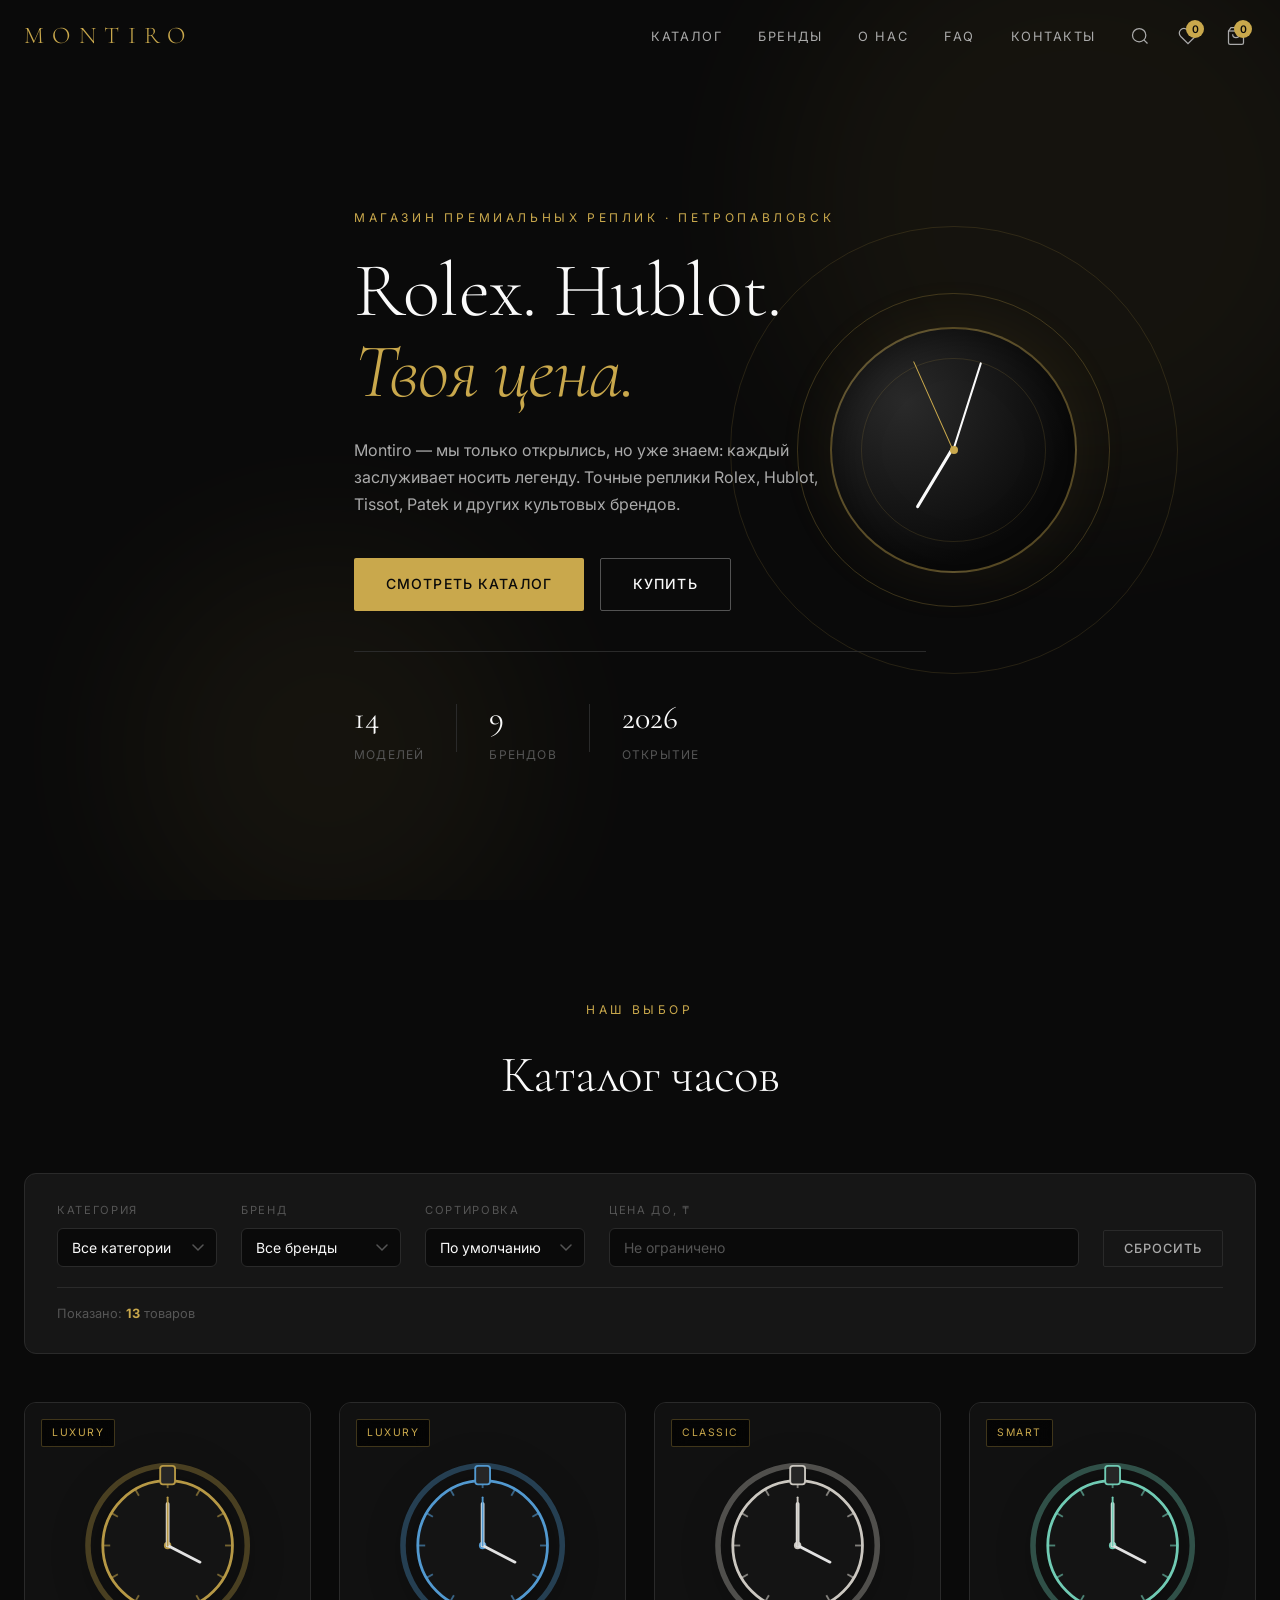
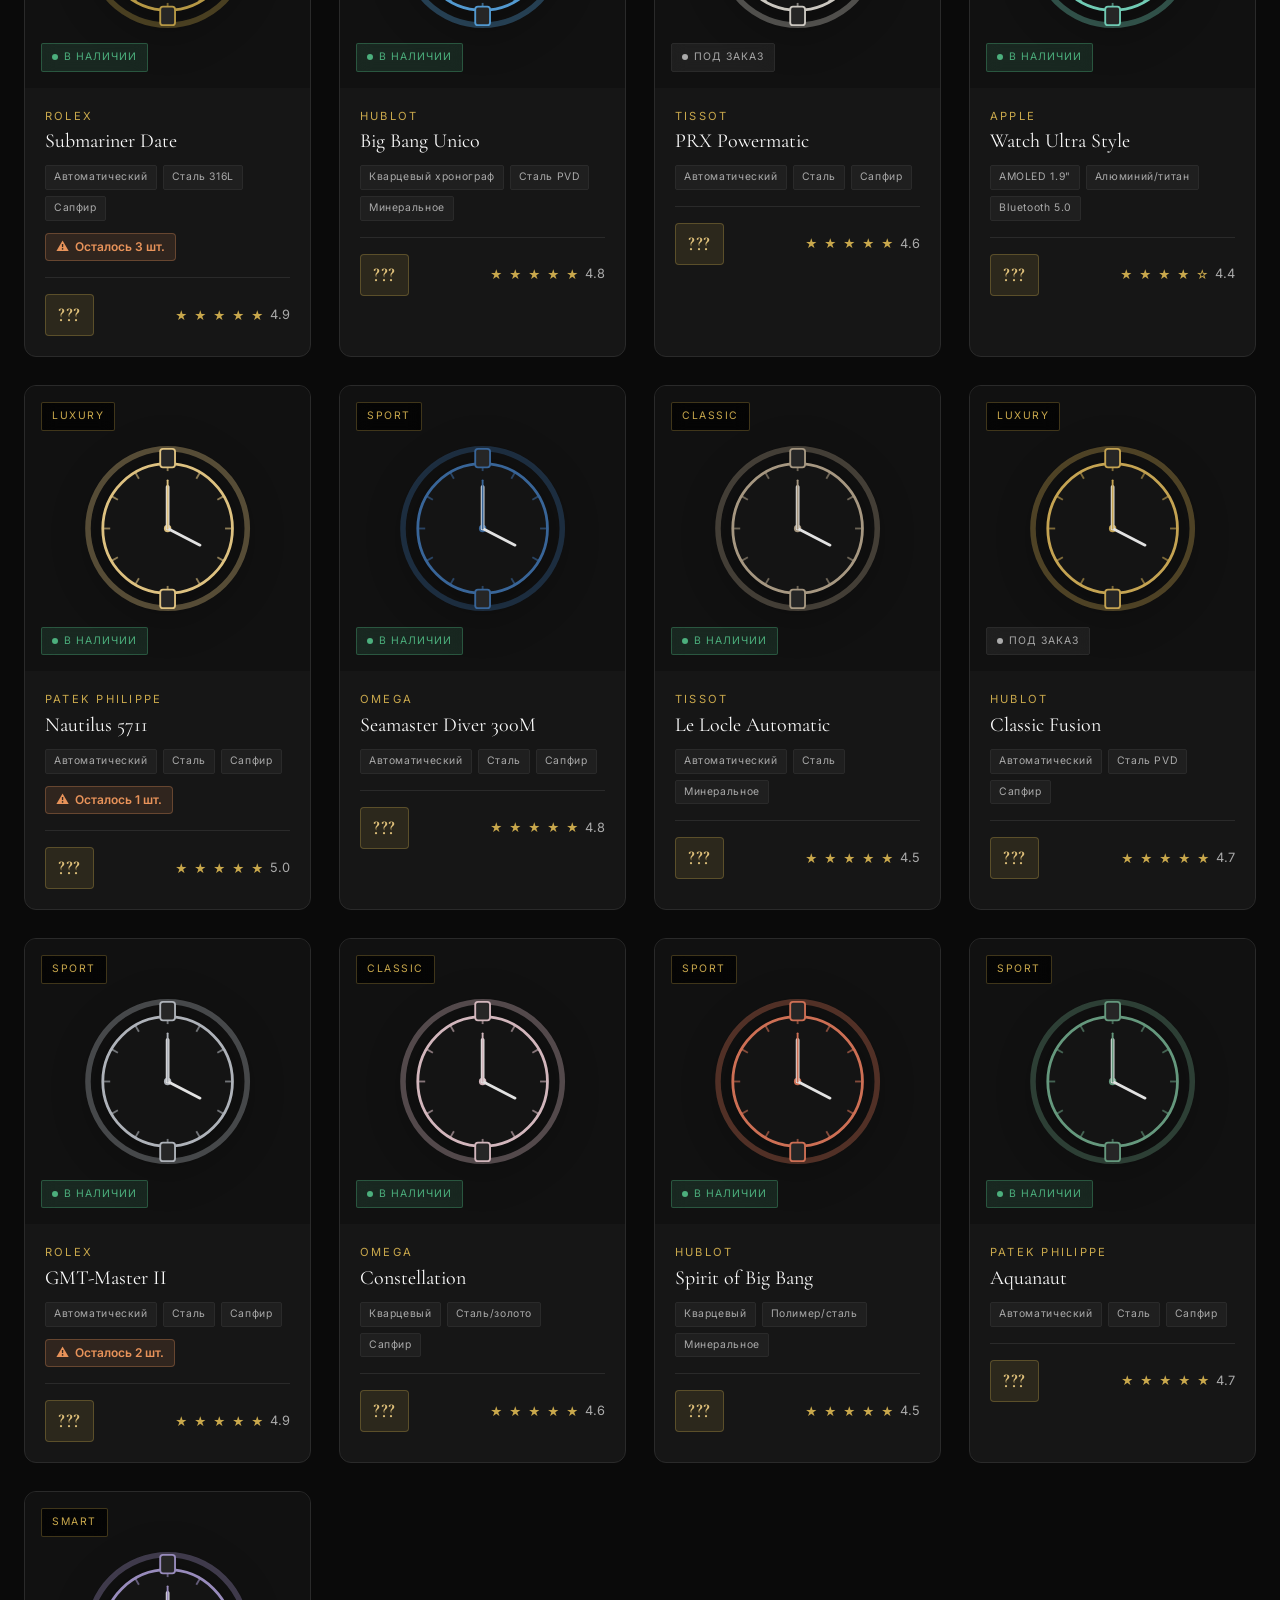
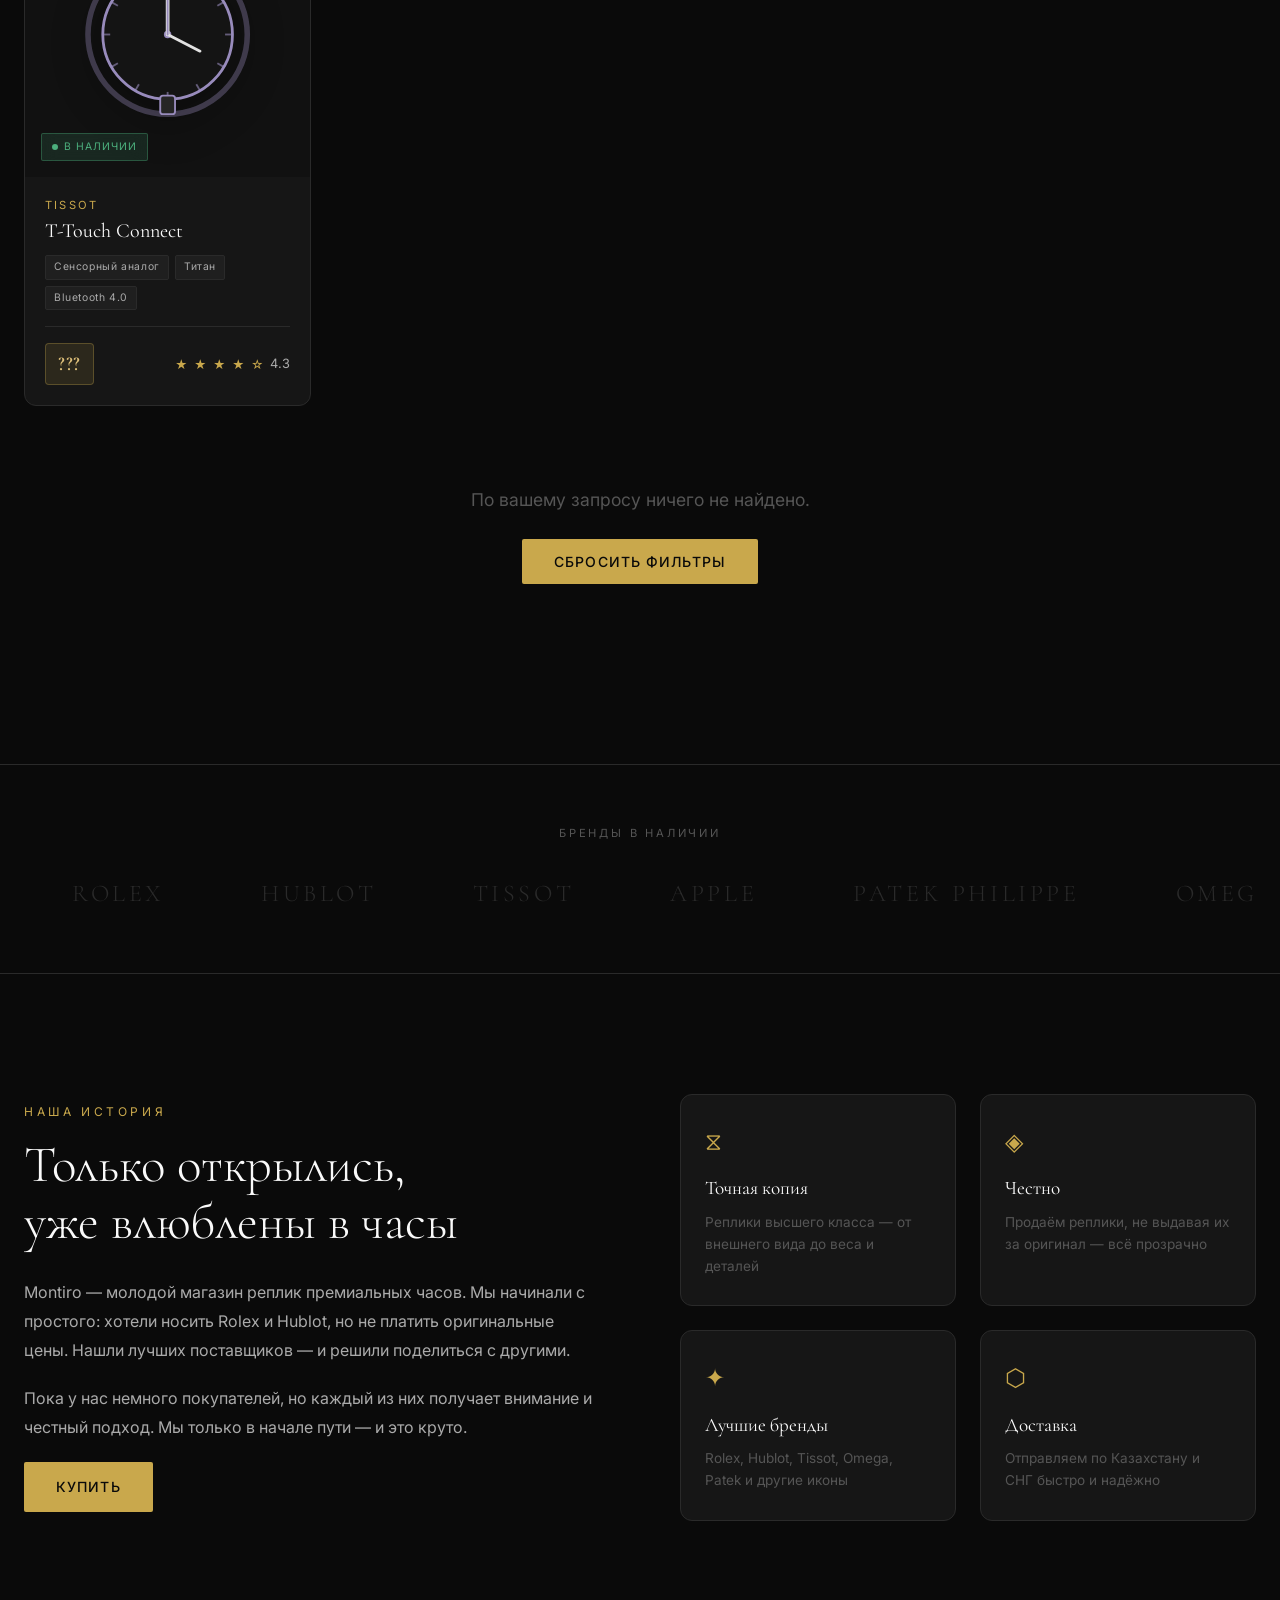
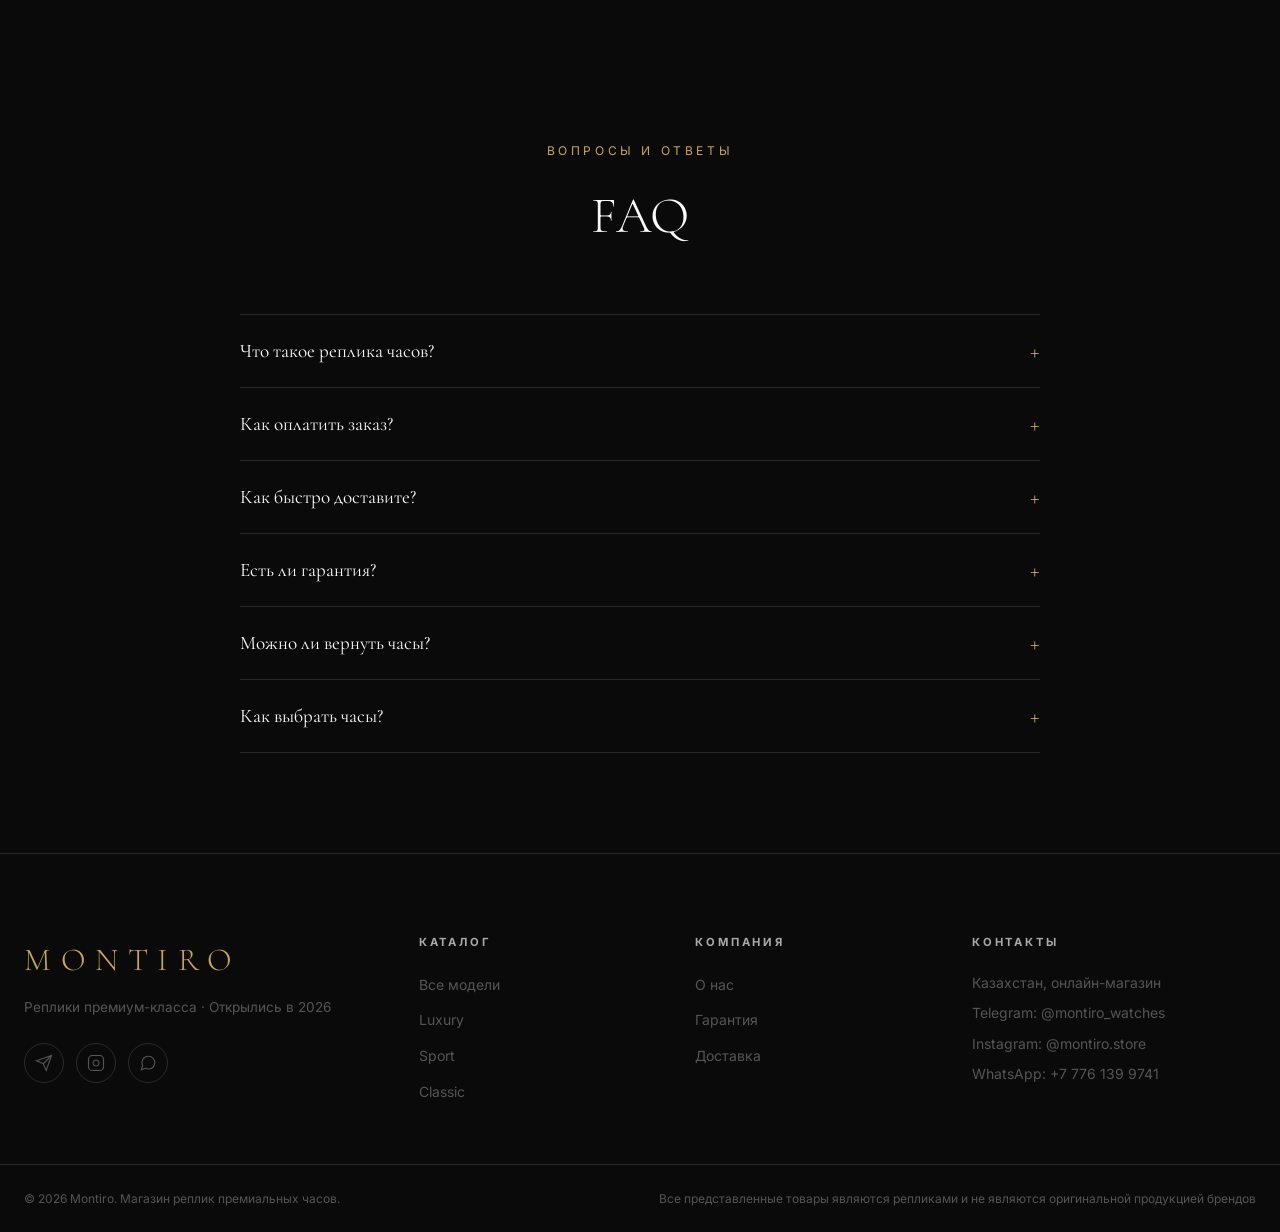
==== commit 49bb5706: "add a whatsApp payment" ====
--- a/Frontend/index.html
+++ b/Frontend/index.html
@@ -339,7 +339,7 @@
           <a href="https://www.instagram.com/montiro.store/" target="_blank" rel="noopener" class="footer__social" aria-label="Instagram">
             <svg width="18" height="18" viewBox="0 0 24 24" fill="none" stroke="currentColor" stroke-width="1.5"><rect x="2" y="2" width="20" height="20" rx="5" ry="5"/><path d="M16 11.37A4 4 0 1 1 12.63 8 4 4 0 0 1 16 11.37z"/><line x1="17.5" y1="6.5" x2="17.51" y2="6.5"/></svg>
           </a>
-          <a href="https://wa.me/77059126313" target="_blank" rel="noopener" class="footer__social" aria-label="WhatsApp">
+          <a href="https://wa.me/77761399741" target="_blank" rel="noopener" class="footer__social" aria-label="WhatsApp">
             <svg width="18" height="18" viewBox="0 0 24 24" fill="none" stroke="currentColor" stroke-width="1.5"><path d="M21 11.5a8.38 8.38 0 0 1-.9 3.8 8.5 8.5 0 0 1-7.6 4.7 8.38 8.38 0 0 1-3.8-.9L3 21l1.9-5.7a8.38 8.38 0 0 1-.9-3.8 8.5 8.5 0 0 1 4.7-7.6 8.38 8.38 0 0 1 3.8-.9h.5a8.48 8.48 0 0 1 8 8v.5z"/></svg>
           </a>
         </div>
@@ -370,7 +370,7 @@
           <p>Казахстан, онлайн-магазин</p>
           <a href="https://t.me/montiro_watches" target="_blank" rel="noopener">Telegram: @montiro_watches</a>
           <a href="https://www.instagram.com/montiro.store/" target="_blank" rel="noopener">Instagram: @montiro.store</a>
-          <a href="https://wa.me/77059126313" target="_blank" rel="noopener">WhatsApp: +7 7XX XXX XX XX</a>
+          <a href="https://wa.me/77761399741" target="_blank" rel="noopener">WhatsApp: +7 776 139 9741</a>
         </address>
       </div>
     </div>
@@ -456,26 +456,37 @@
     </div>
   </aside>
 
-  <!-- TELEGRAM CONFIRM MODAL -->
+  <!-- CONTACT CONFIRM MODAL (Telegram / WhatsApp) -->
   <div class="confirm-modal" id="confirmModal" role="dialog" aria-modal="true" aria-labelledby="confirmModalTitle" hidden>
     <div class="confirm-modal__backdrop" id="confirmModalBackdrop"></div>
     <div class="confirm-modal__box">
-      <h3 class="confirm-modal__title" id="confirmModalTitle">Переход в Telegram</h3>
+      <h3 class="confirm-modal__title" id="confirmModalTitle">Как удобнее написать?</h3>
       <p class="confirm-modal__text" id="confirmModalText">
-        Покупка и уточнение деталей (цена, оплата, доставка) происходят через Telegram с нашим менеджером. Перейти?
+        Покупка и уточнение деталей (цена, оплата, доставка) происходят в мессенджере с нашим менеджером. Выберите удобный способ связи:
       </p>
-      <div class="confirm-modal__actions">
-        <button class="btn btn--ghost" id="confirmModalCancel">Нет</button>
-        <button class="btn btn--gold" id="confirmModalOk">Да, перейти</button>
-      </div>
+      <div class="confirm-modal__actions confirm-modal__actions--split">
+        <button class="btn btn--gold confirm-modal__contact-btn" id="confirmModalTelegram">
+          <svg width="18" height="18" viewBox="0 0 24 24" fill="none" stroke="currentColor" stroke-width="1.8"><line x1="22" y1="2" x2="11" y2="13"/><polygon points="22 2 15 22 11 13 2 9 22 2"/></svg>
+          Telegram
+        </button>
+        <button class="btn btn--ghost confirm-modal__contact-btn confirm-modal__contact-btn--whatsapp" id="confirmModalWhatsapp">
+          <svg width="18" height="18" viewBox="0 0 24 24" fill="none" stroke="currentColor" stroke-width="1.8"><path d="M21 11.5a8.38 8.38 0 0 1-.9 3.8 8.5 8.5 0 0 1-7.6 4.7 8.38 8.38 0 0 1-3.8-.9L3 21l1.9-5.7a8.38 8.38 0 0 1-.9-3.8 8.5 8.5 0 0 1 4.7-7.6 8.38 8.38 0 0 1 3.8-.9h.5a8.48 8.48 0 0 1 8 8v.5z"/></svg>
+          WhatsApp
+        </button>
+      </div>
+      <button class="btn btn--outline confirm-modal__cancel-full" id="confirmModalCancel">Отмена</button>
     </div>
   </div>
 
-  <!-- STICKY MOBILE TELEGRAM BAR -->
+  <!-- STICKY MOBILE CONTACT BAR -->
   <div class="sticky-telegram" id="stickyTelegram">
-    <a href="https://t.me/montiro_watches" target="_blank" rel="noopener" class="sticky-telegram__btn" id="stickyTelegramBtn">
+    <a href="https://t.me/montiro_watches" target="_blank" rel="noopener" class="sticky-telegram__btn">
       <svg width="18" height="18" viewBox="0 0 24 24" fill="none" stroke="currentColor" stroke-width="1.8"><line x1="22" y1="2" x2="11" y2="13"/><polygon points="22 2 15 22 11 13 2 9 22 2"/></svg>
-      Написать в Telegram
+      Telegram
+    </a>
+    <a href="https://wa.me/77761399741" target="_blank" rel="noopener" class="sticky-telegram__btn sticky-telegram__btn--whatsapp">
+      <svg width="18" height="18" viewBox="0 0 24 24" fill="none" stroke="currentColor" stroke-width="1.8"><path d="M21 11.5a8.38 8.38 0 0 1-.9 3.8 8.5 8.5 0 0 1-7.6 4.7 8.38 8.38 0 0 1-3.8-.9L3 21l1.9-5.7a8.38 8.38 0 0 1-.9-3.8 8.5 8.5 0 0 1 4.7-7.6 8.38 8.38 0 0 1 3.8-.9h.5a8.48 8.48 0 0 1 8 8v.5z"/></svg>
+      WhatsApp
     </a>
   </div>
 
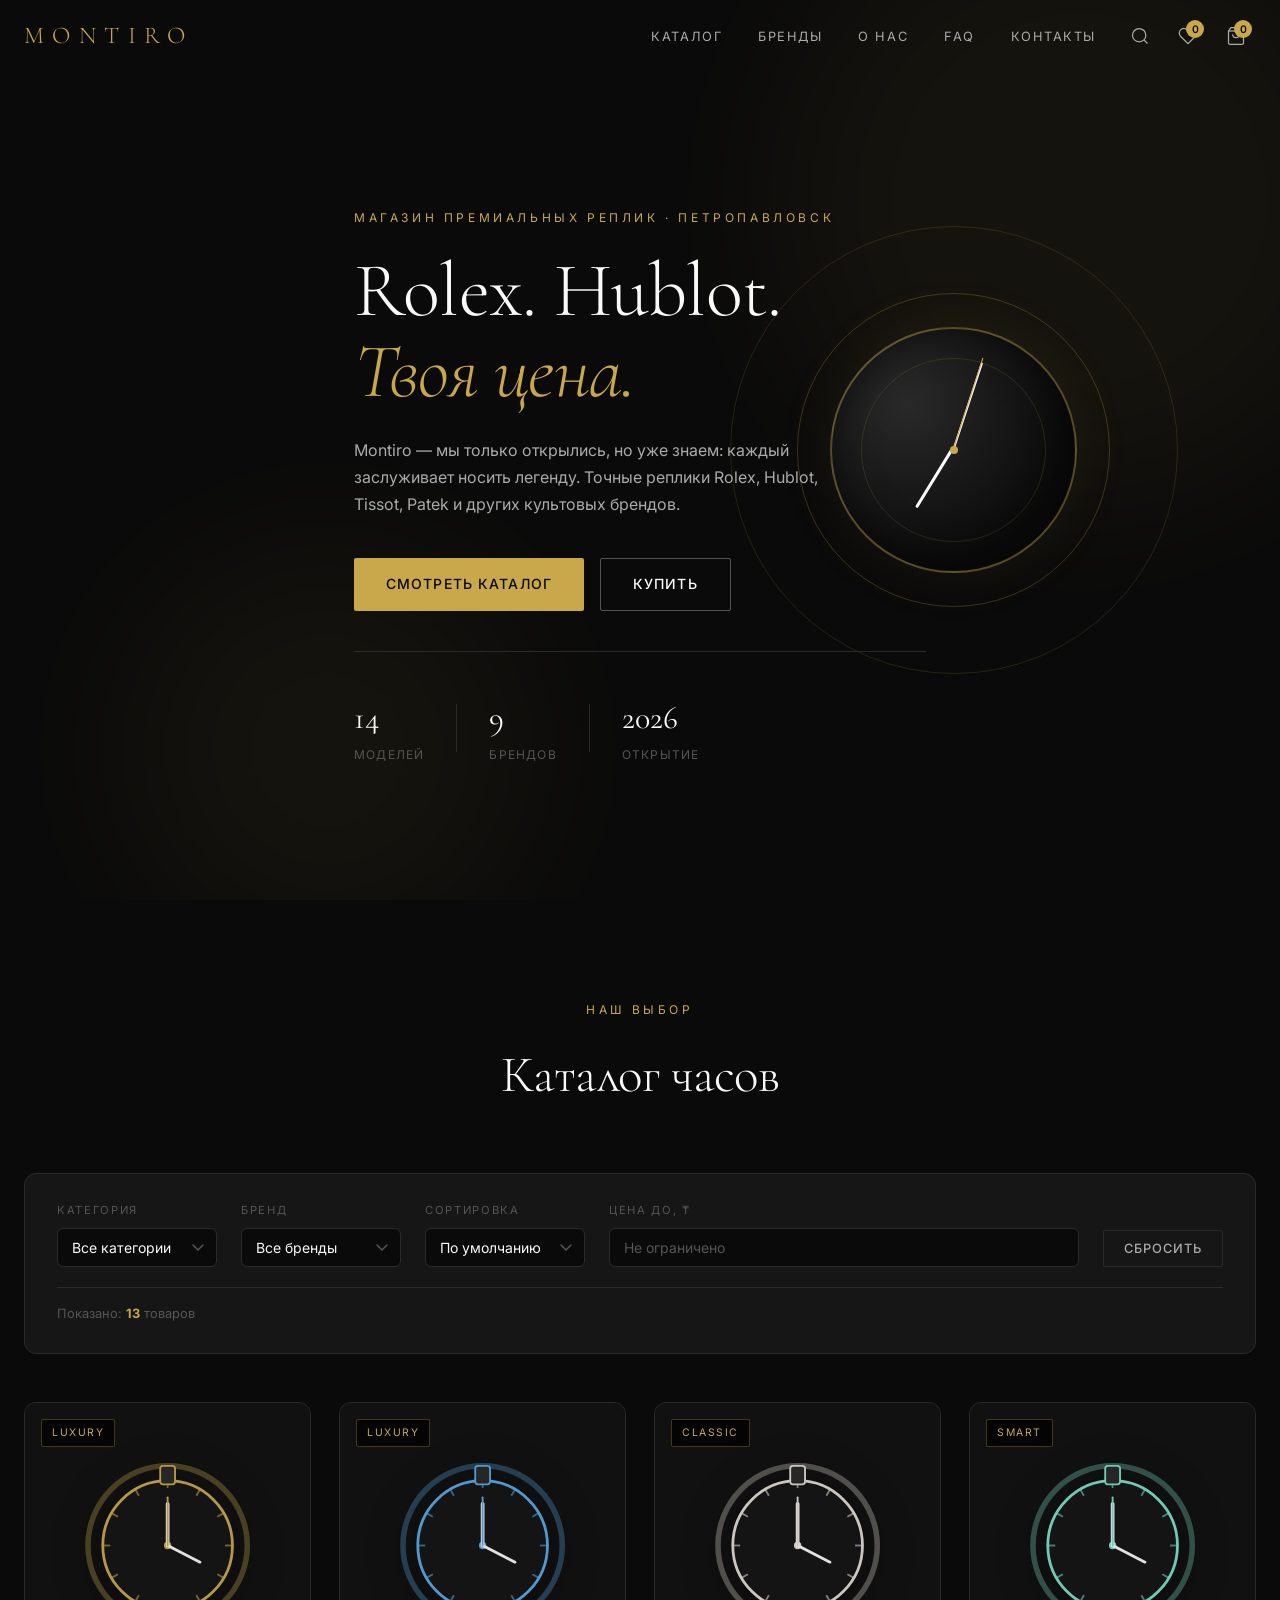
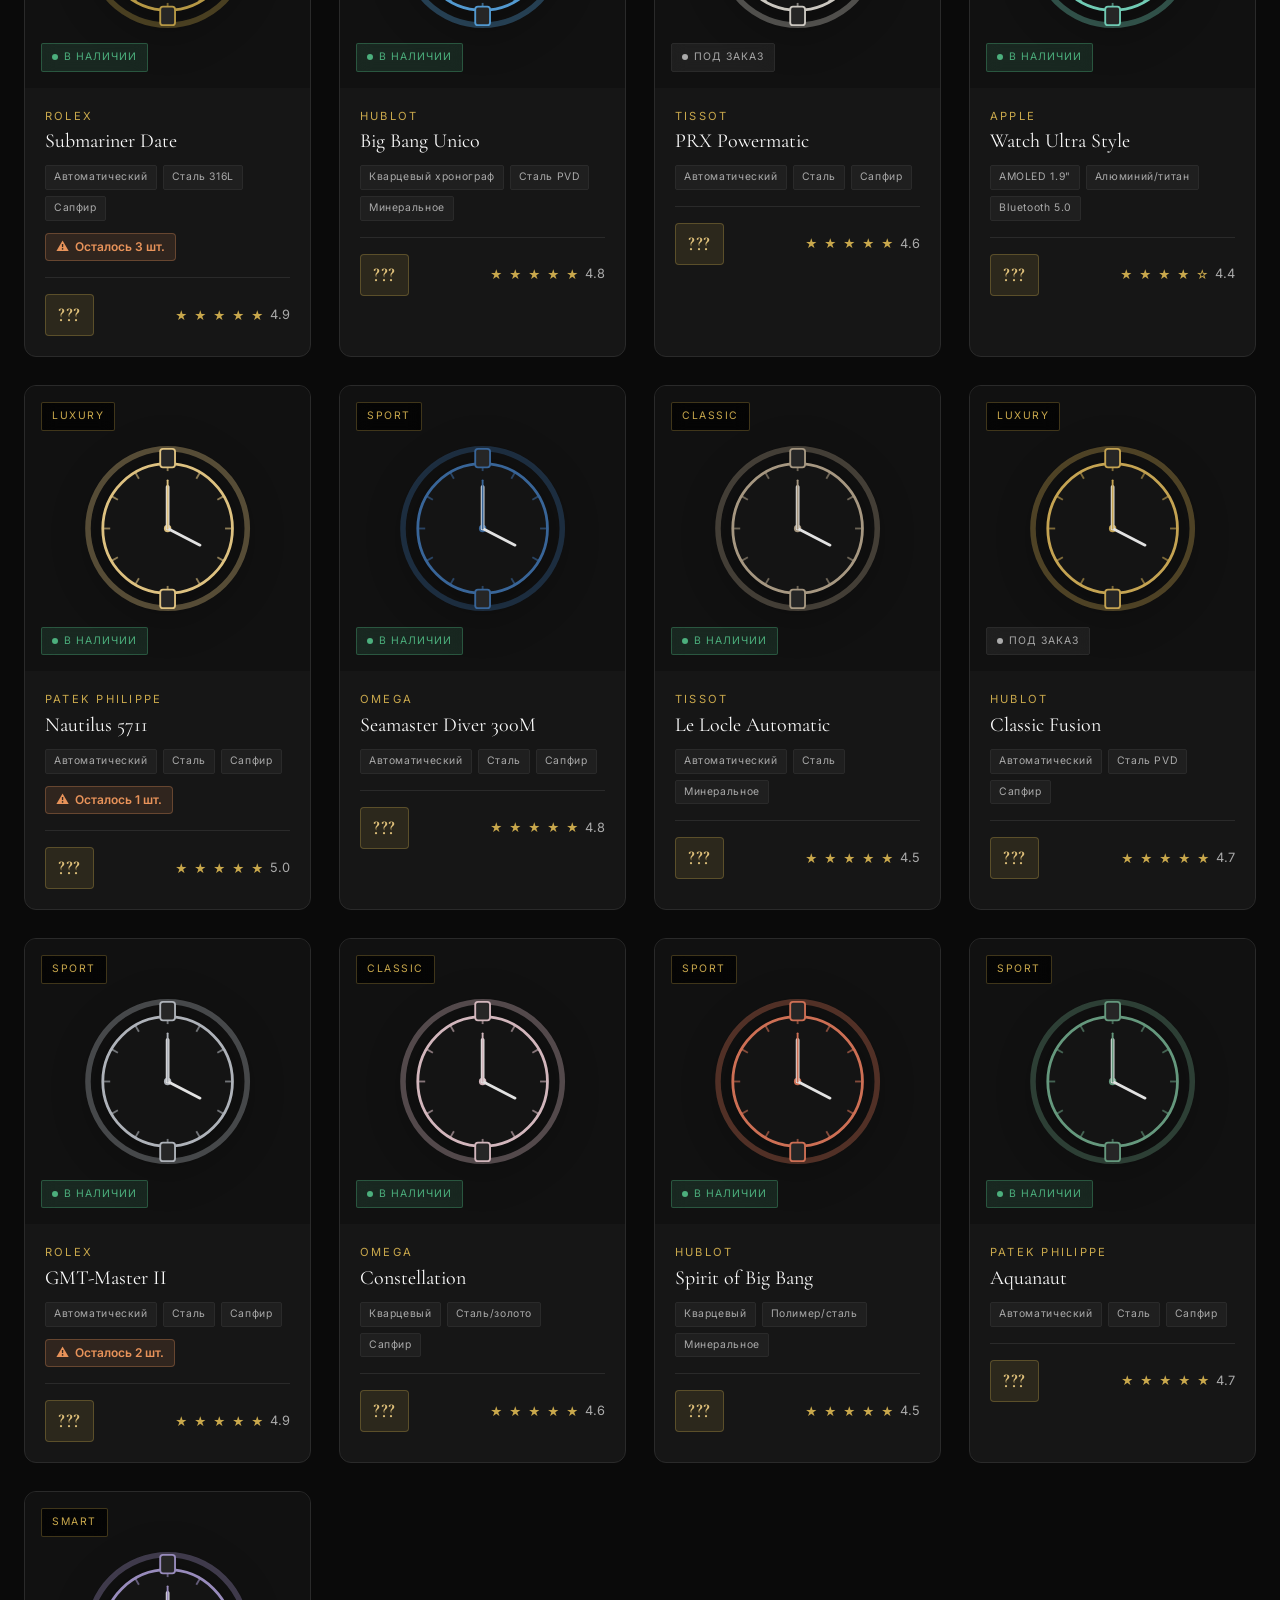
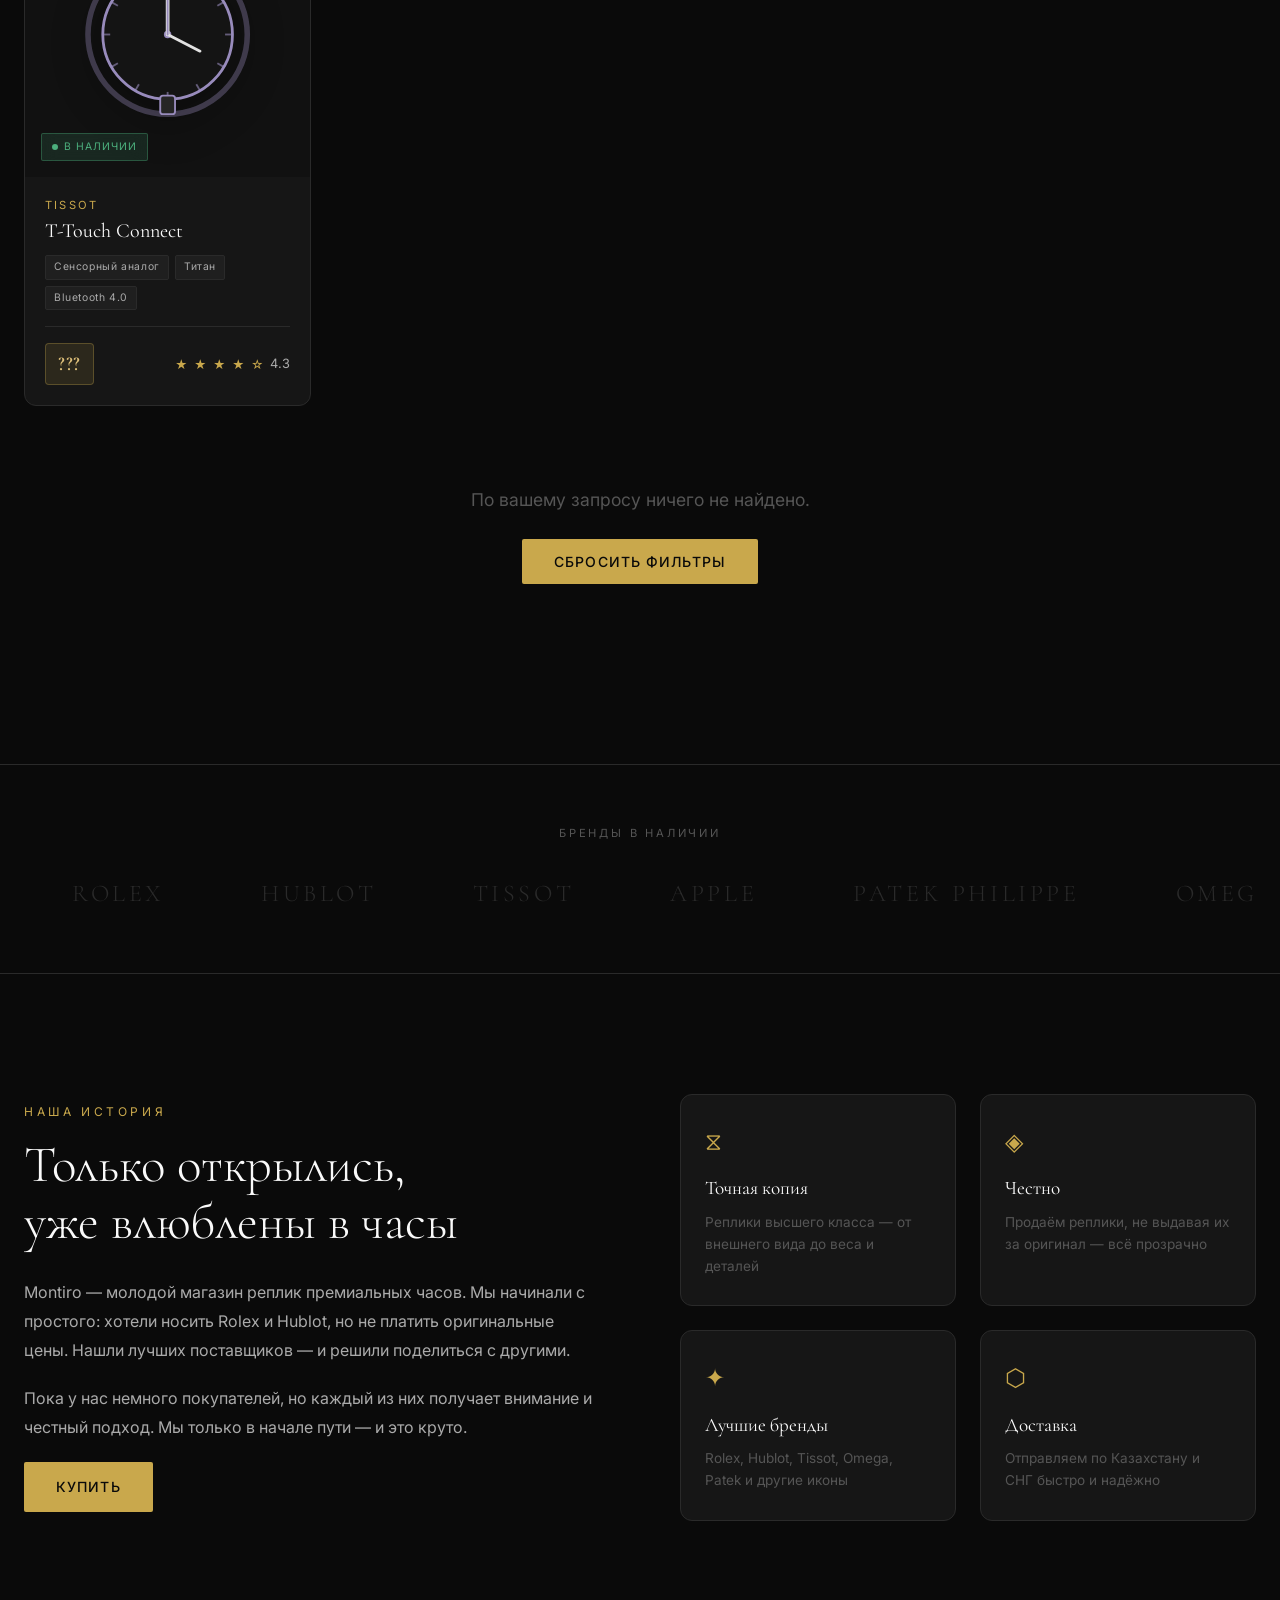
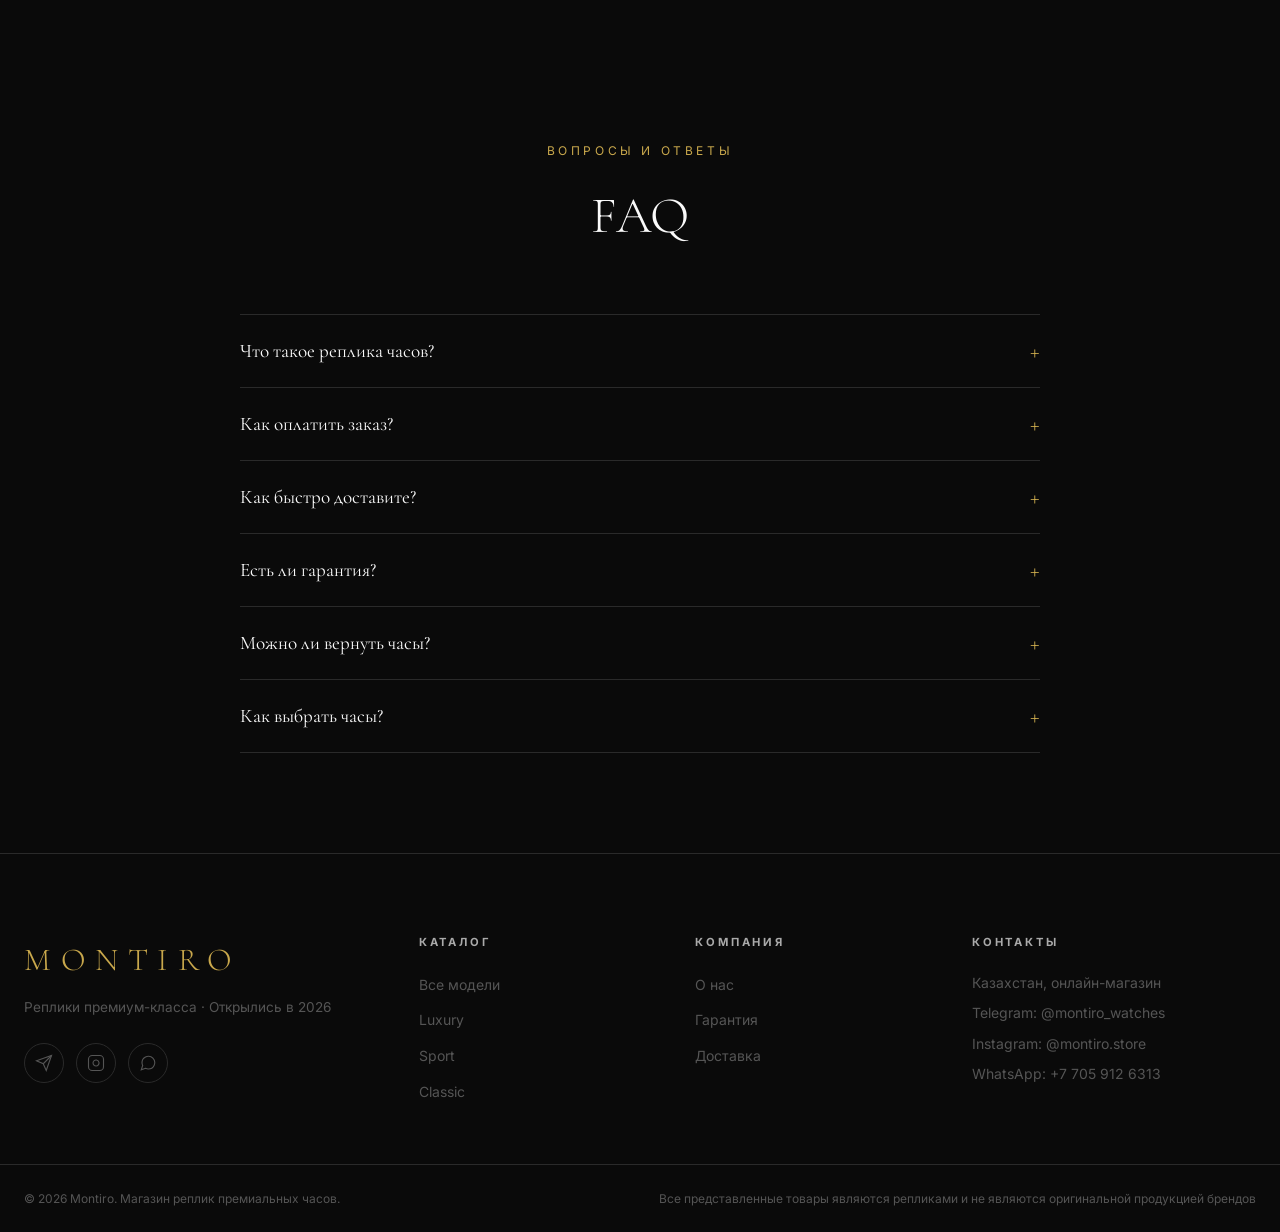
==== commit fd28b690: "reapit add whatsapp number" ====
--- a/Frontend/index.html
+++ b/Frontend/index.html
@@ -339,7 +339,7 @@
           <a href="https://www.instagram.com/montiro.store/" target="_blank" rel="noopener" class="footer__social" aria-label="Instagram">
             <svg width="18" height="18" viewBox="0 0 24 24" fill="none" stroke="currentColor" stroke-width="1.5"><rect x="2" y="2" width="20" height="20" rx="5" ry="5"/><path d="M16 11.37A4 4 0 1 1 12.63 8 4 4 0 0 1 16 11.37z"/><line x1="17.5" y1="6.5" x2="17.51" y2="6.5"/></svg>
           </a>
-          <a href="https://wa.me/77761399741" target="_blank" rel="noopener" class="footer__social" aria-label="WhatsApp">
+          <a href="https://wa.me/77059126313" target="_blank" rel="noopener" class="footer__social" aria-label="WhatsApp">
             <svg width="18" height="18" viewBox="0 0 24 24" fill="none" stroke="currentColor" stroke-width="1.5"><path d="M21 11.5a8.38 8.38 0 0 1-.9 3.8 8.5 8.5 0 0 1-7.6 4.7 8.38 8.38 0 0 1-3.8-.9L3 21l1.9-5.7a8.38 8.38 0 0 1-.9-3.8 8.5 8.5 0 0 1 4.7-7.6 8.38 8.38 0 0 1 3.8-.9h.5a8.48 8.48 0 0 1 8 8v.5z"/></svg>
           </a>
         </div>
@@ -370,7 +370,7 @@
           <p>Казахстан, онлайн-магазин</p>
           <a href="https://t.me/montiro_watches" target="_blank" rel="noopener">Telegram: @montiro_watches</a>
           <a href="https://www.instagram.com/montiro.store/" target="_blank" rel="noopener">Instagram: @montiro.store</a>
-          <a href="https://wa.me/77761399741" target="_blank" rel="noopener">WhatsApp: +7 776 139 9741</a>
+          <a href="https://wa.me/77761399741" target="_blank" rel="noopener">WhatsApp: +7 705 912 6313</a>
         </address>
       </div>
     </div>
@@ -484,7 +484,7 @@
       <svg width="18" height="18" viewBox="0 0 24 24" fill="none" stroke="currentColor" stroke-width="1.8"><line x1="22" y1="2" x2="11" y2="13"/><polygon points="22 2 15 22 11 13 2 9 22 2"/></svg>
       Telegram
     </a>
-    <a href="https://wa.me/77761399741" target="_blank" rel="noopener" class="sticky-telegram__btn sticky-telegram__btn--whatsapp">
+    <a href="https://wa.me/77059126313" target="_blank" rel="noopener" class="sticky-telegram__btn sticky-telegram__btn--whatsapp">
       <svg width="18" height="18" viewBox="0 0 24 24" fill="none" stroke="currentColor" stroke-width="1.8"><path d="M21 11.5a8.38 8.38 0 0 1-.9 3.8 8.5 8.5 0 0 1-7.6 4.7 8.38 8.38 0 0 1-3.8-.9L3 21l1.9-5.7a8.38 8.38 0 0 1-.9-3.8 8.5 8.5 0 0 1 4.7-7.6 8.38 8.38 0 0 1 3.8-.9h.5a8.48 8.48 0 0 1 8 8v.5z"/></svg>
       WhatsApp
     </a>
--- a/Frontend/css/style.css
+++ b/Frontend/css/style.css
@@ -1130,6 +1130,21 @@
 }
 .confirm-modal__actions .btn { flex: 1; }
 
+/* Две кнопки контактов (Telegram / WhatsApp) — друг под другом,
+   чтобы текст никогда не обрезался на узких экранах */
+.confirm-modal__actions--split {
+  flex-direction: column;
+  margin-bottom: 12px;
+}
+.confirm-modal__contact-btn {
+  display: flex; align-items: center; justify-content: center; gap: 8px;
+  width: 100%;
+}
+.confirm-modal__contact-btn--whatsapp:hover {
+  border-color: #25D366; color: #25D366;
+}
+.confirm-modal__cancel-full { width: 100%; }
+
 /* ── CART & FAVORITES DRAWER ─────────────────────────────── */
 .cart-drawer {
   position: fixed; top: 0; right: 0; bottom: 0;
@@ -1267,16 +1282,21 @@
   background: rgba(10,10,10,0.92);
   backdrop-filter: blur(16px);
   border-top: 1px solid var(--gray-dark);
+  gap: 10px;
 }
 .sticky-telegram__btn {
   display: flex; align-items: center; justify-content: center; gap: 10px;
-  width: 100%;
+  flex: 1;
   background: var(--gold);
   color: var(--black);
   padding: 14px;
   border-radius: 4px;
   font-size: 0.85rem; font-weight: 600;
   letter-spacing: 0.05em; text-transform: uppercase;
+}
+.sticky-telegram__btn--whatsapp {
+  background: #25D366;
+  color: #0A0A0A;
 }
 
 /* ── RESPONSIVE ──────────────────────────────────────────── */
@@ -1340,7 +1360,7 @@
   .notification { max-width: 100%; }
 
   /* Показываем sticky-бар только на мобильных */
-  .sticky-telegram { display: block; }
+  .sticky-telegram { display: flex; }
   .cart-drawer__footer { padding-bottom: calc(24px + env(safe-area-inset-bottom)); }
 
   /* Кнопка "быстрый просмотр" на touch-устройствах видна всегда */
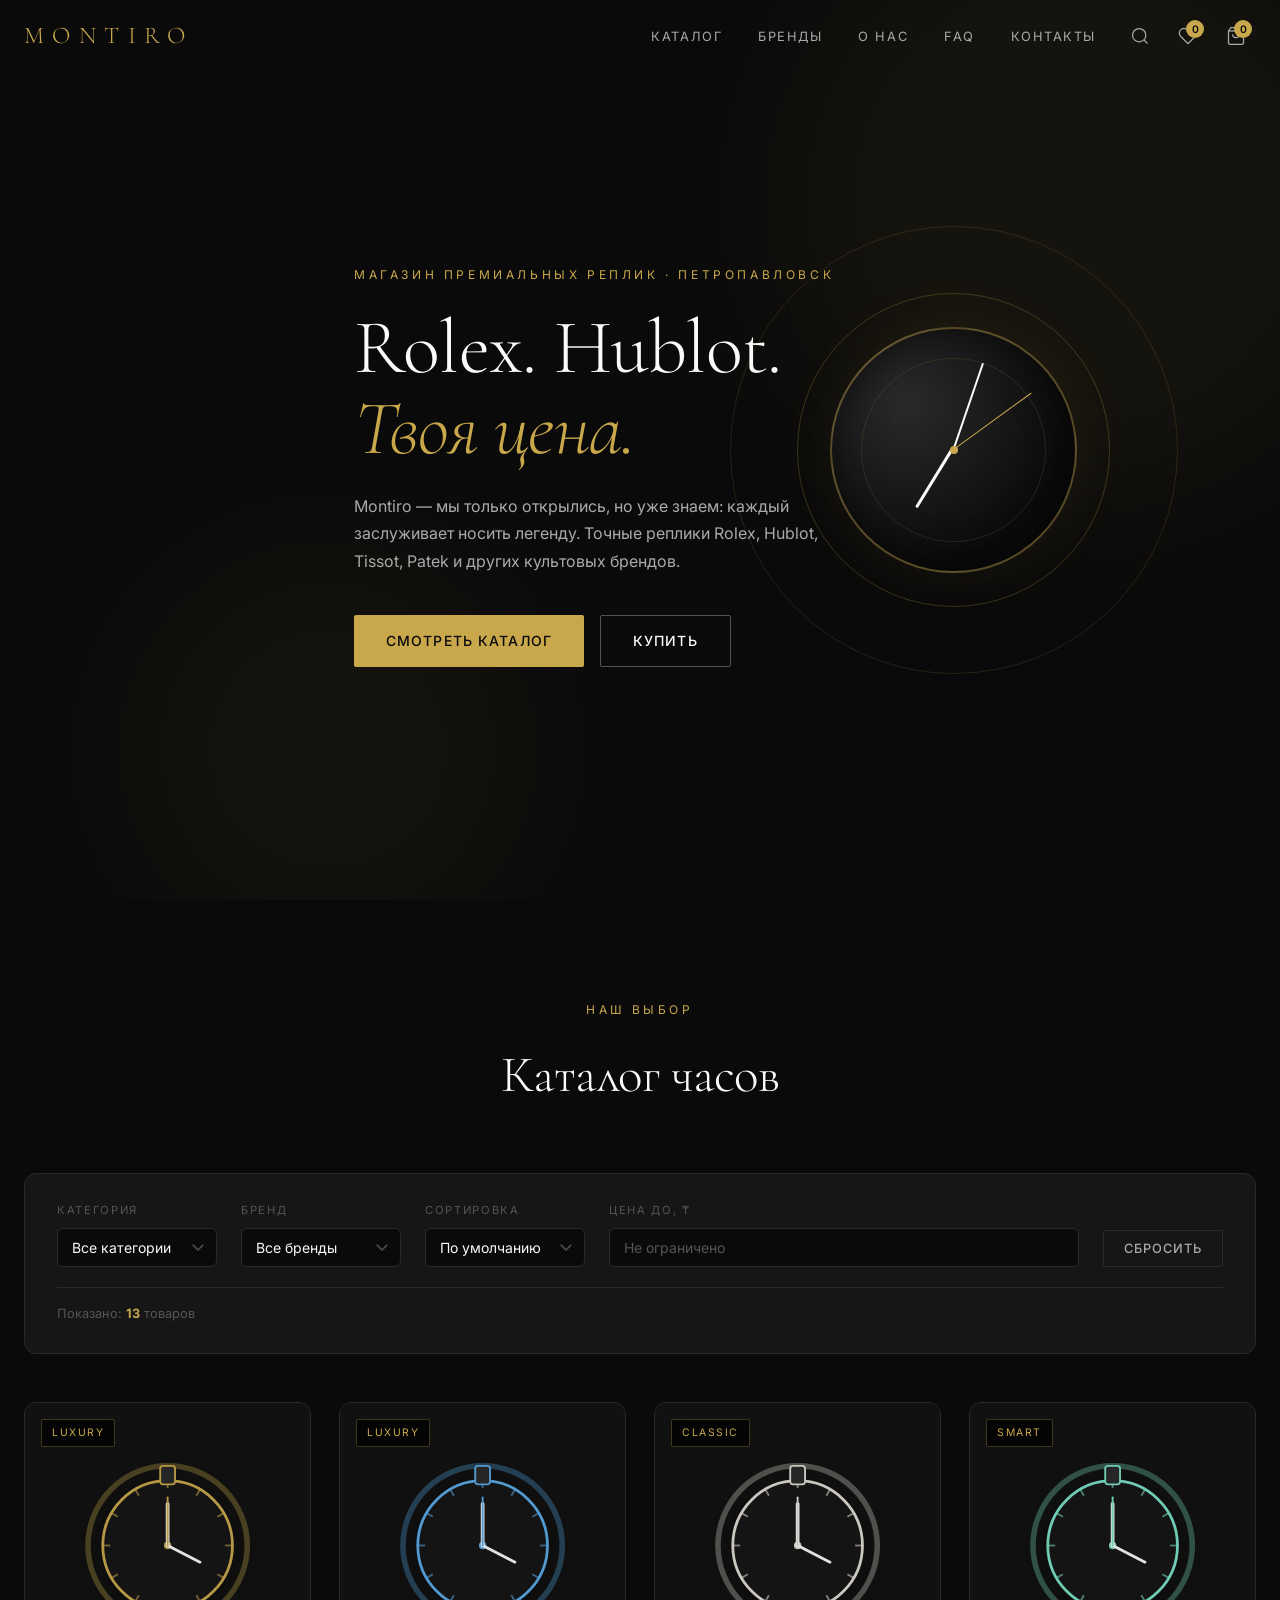
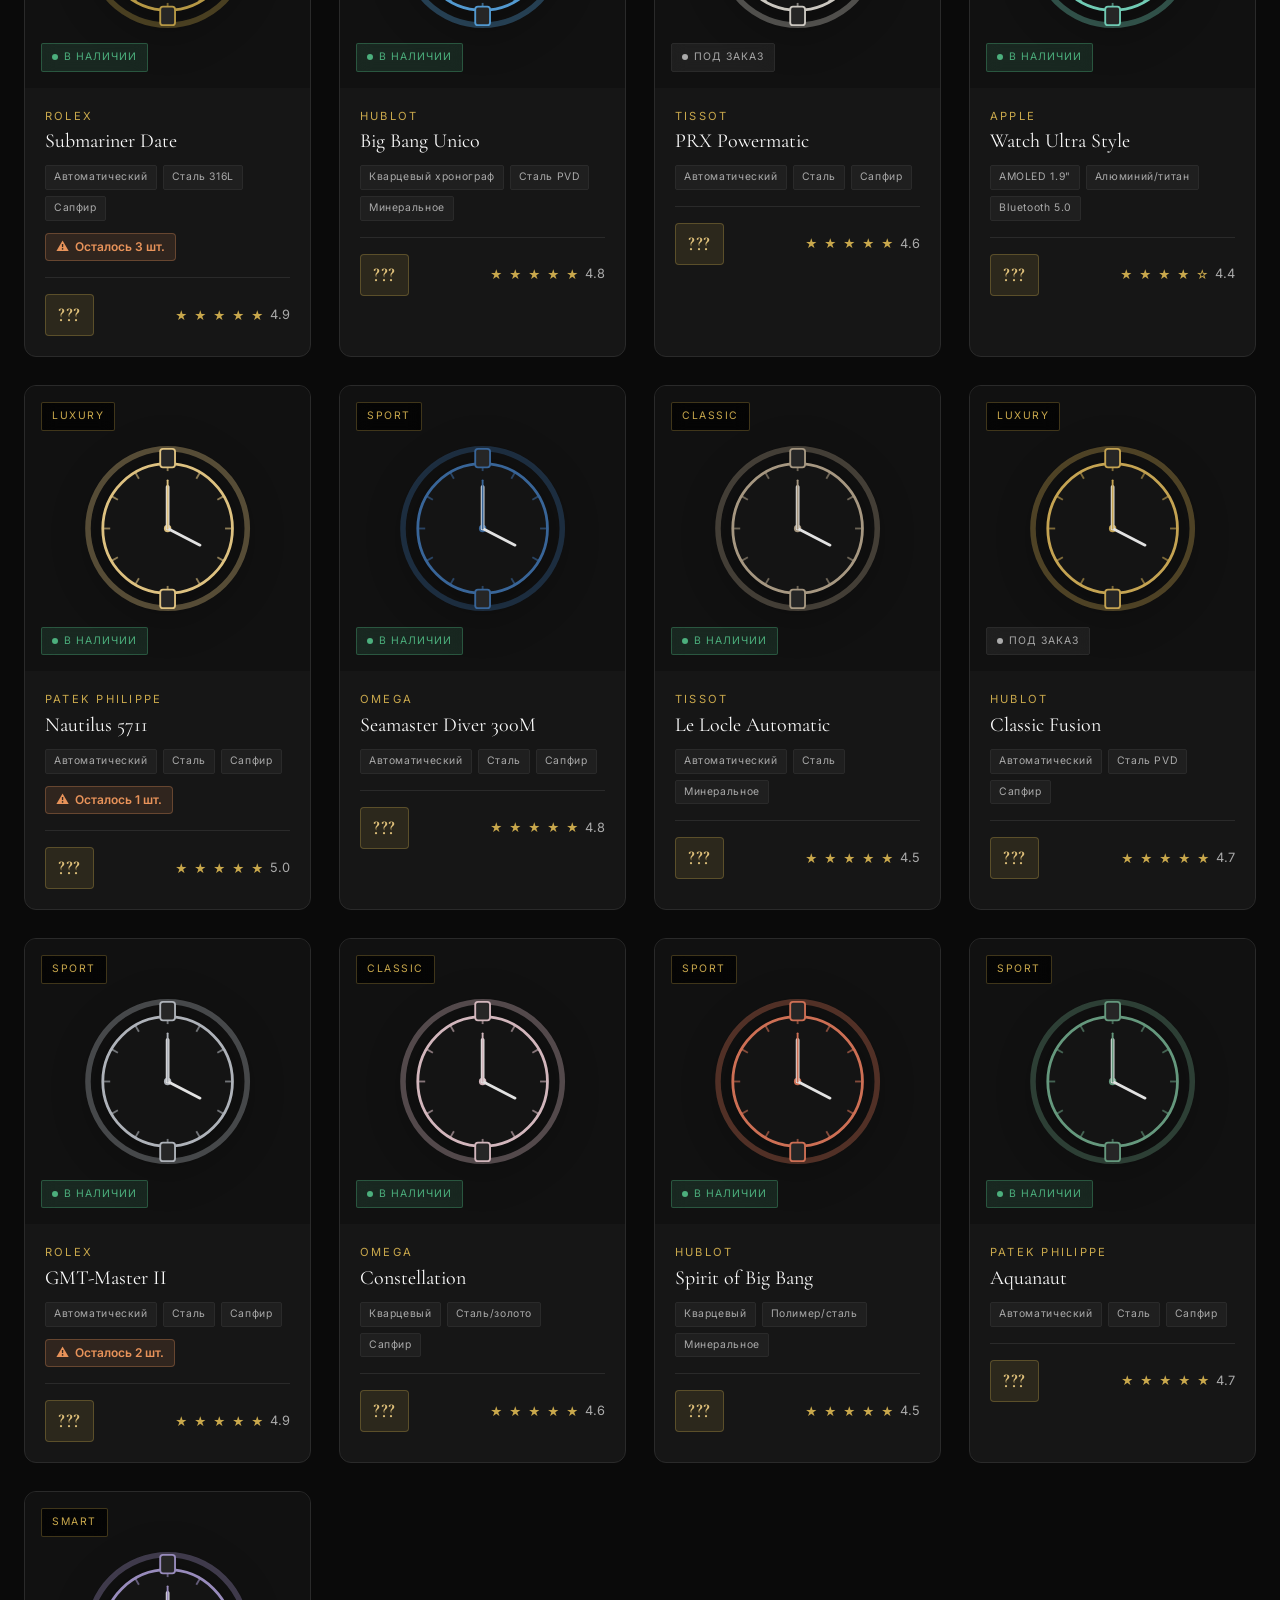
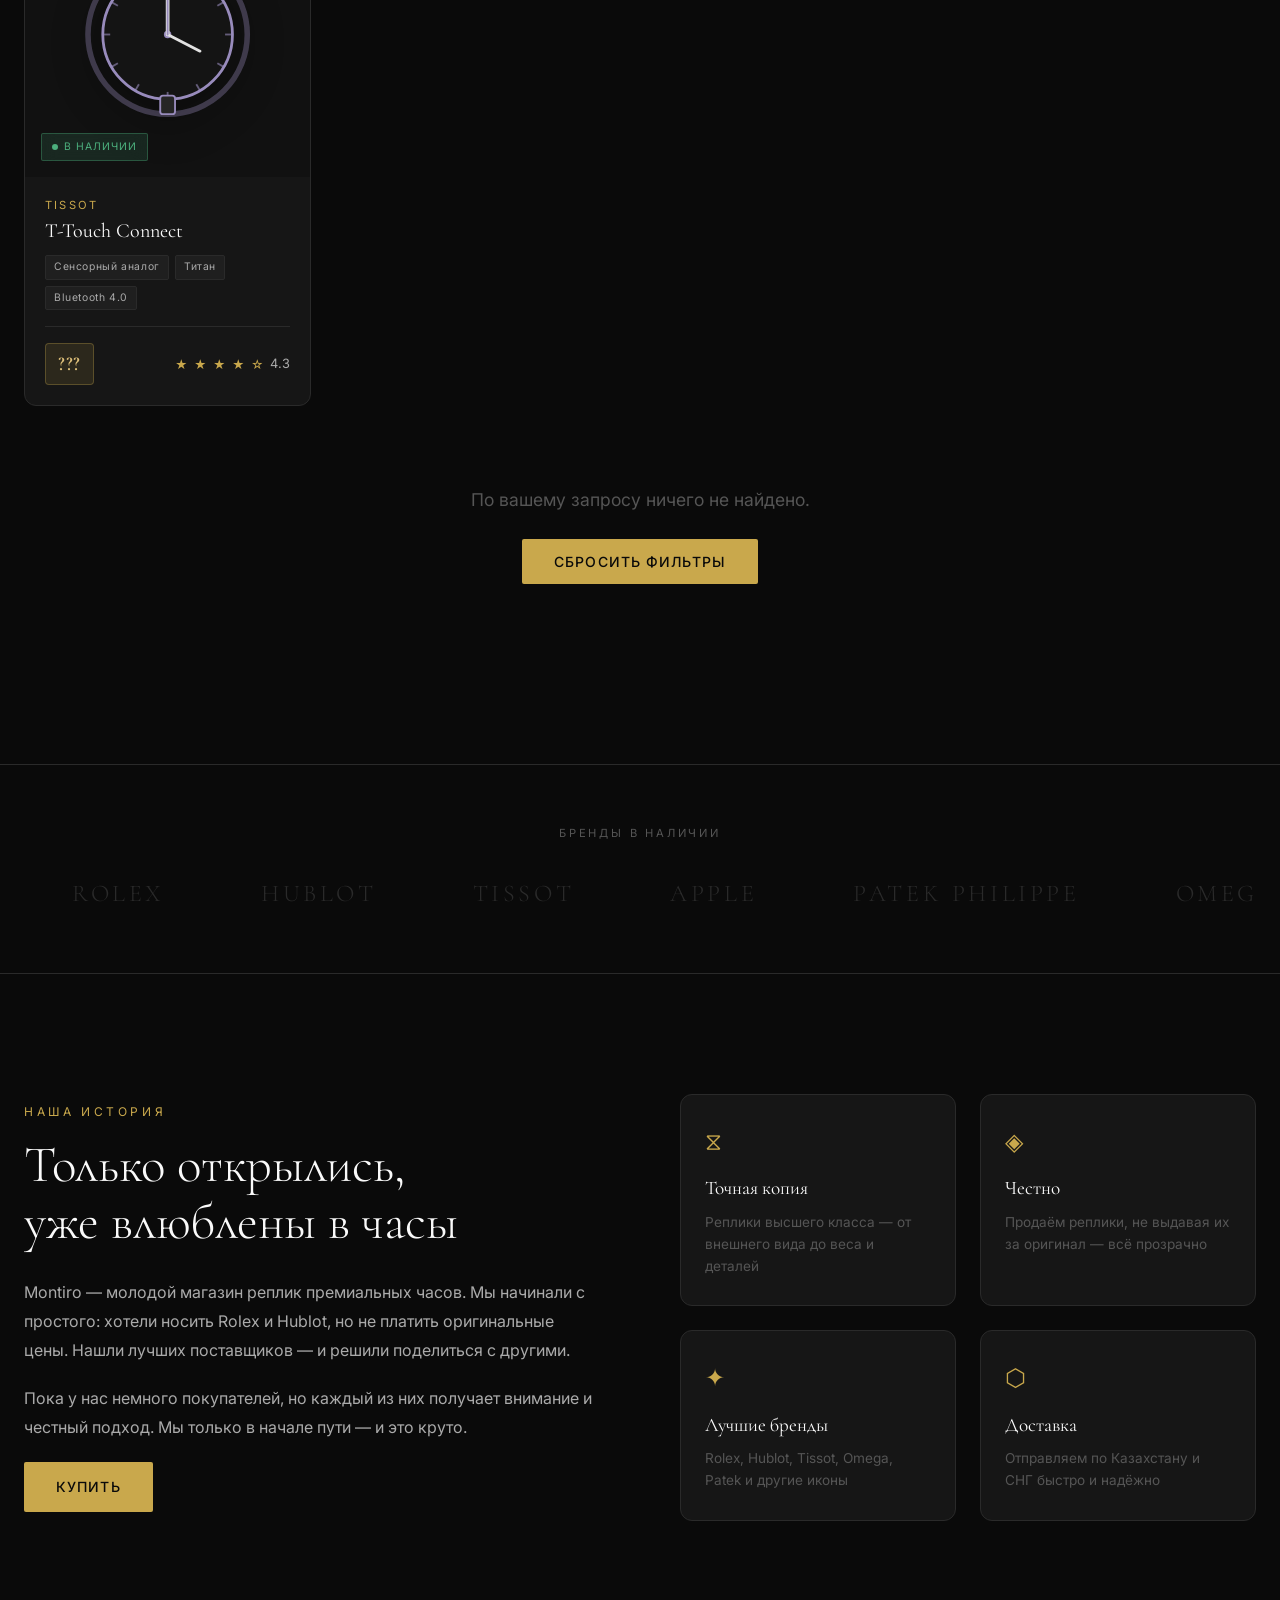
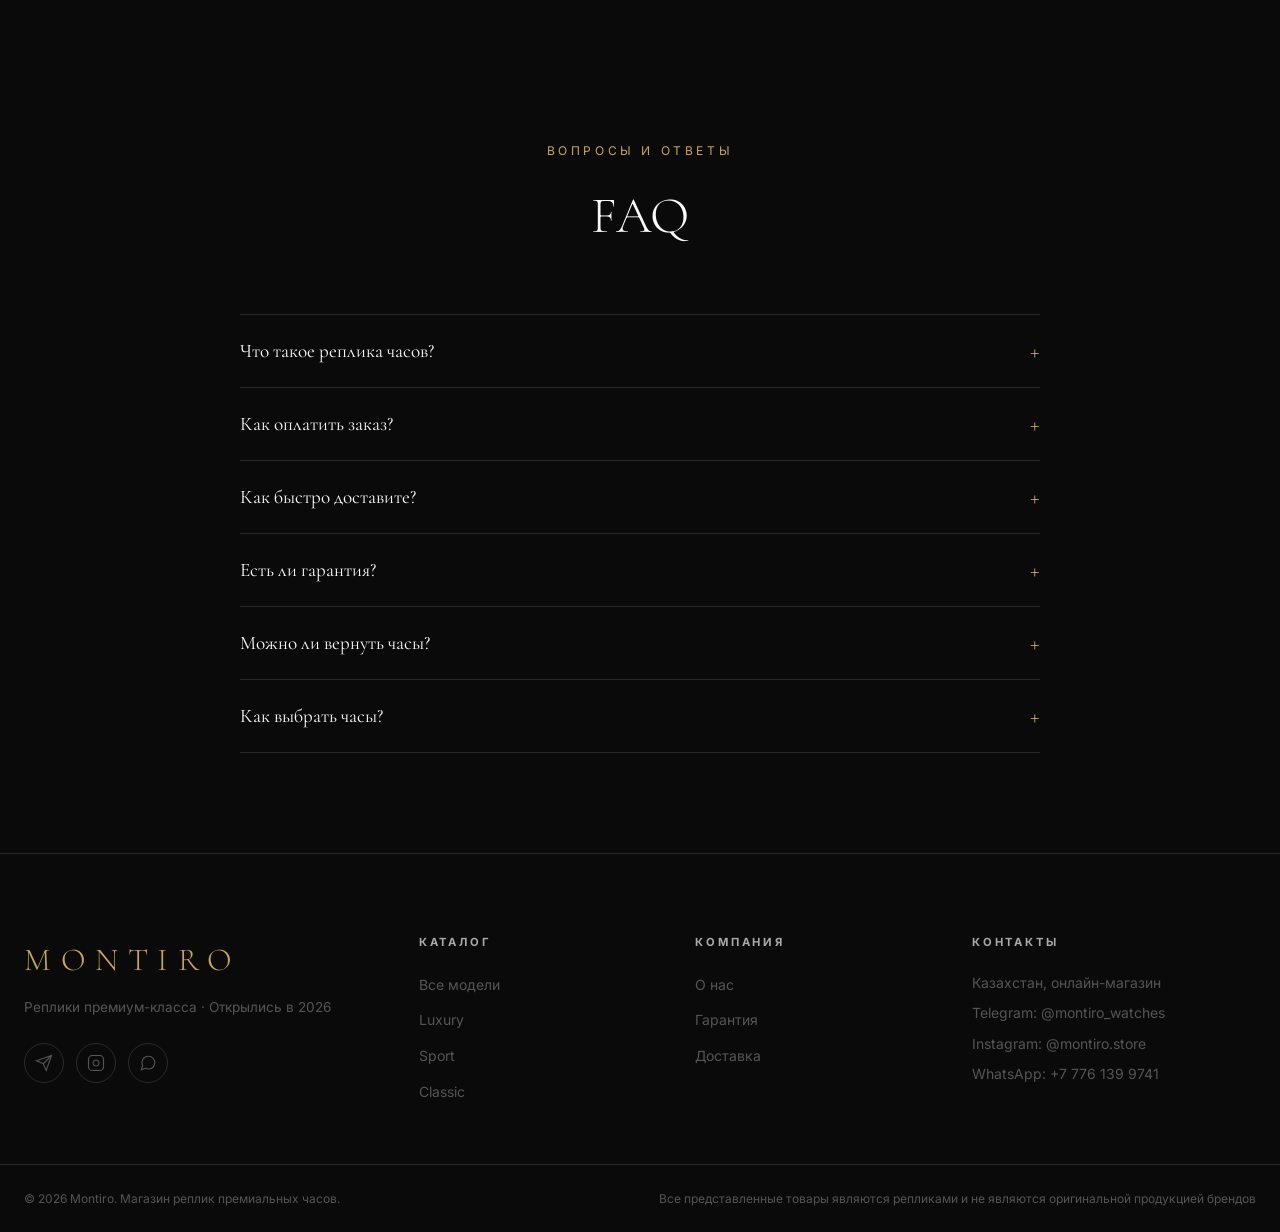
==== commit f95da838: "delete models and brand section hero" ====
--- a/Frontend/index.html
+++ b/Frontend/index.html
@@ -115,20 +115,6 @@
           <a href="#catalog" class="btn btn--gold">Смотреть каталог</a>
           <a href="#catalog" class="btn btn--ghost">Купить</a>
         </div>
-
-        <div class="hero__stats">
-          <div class="hero__stat">
-            <strong>14</strong><span>моделей</span>
-          </div>
-          <div class="hero__stat-divider"></div>
-          <div class="hero__stat">
-            <strong>9</strong><span>брендов</span>
-          </div>
-          <div class="hero__stat-divider"></div>
-          <div class="hero__stat">
-            <strong>2026</strong><span>открытие</span>
-          </div>
-        </div>
       </div>
       <div class="hero__watch-showcase" aria-hidden="true">
         <div class="hero__watch-ring hero__watch-ring--outer"></div>
@@ -339,7 +325,7 @@
           <a href="https://www.instagram.com/montiro.store/" target="_blank" rel="noopener" class="footer__social" aria-label="Instagram">
             <svg width="18" height="18" viewBox="0 0 24 24" fill="none" stroke="currentColor" stroke-width="1.5"><rect x="2" y="2" width="20" height="20" rx="5" ry="5"/><path d="M16 11.37A4 4 0 1 1 12.63 8 4 4 0 0 1 16 11.37z"/><line x1="17.5" y1="6.5" x2="17.51" y2="6.5"/></svg>
           </a>
-          <a href="https://wa.me/77059126313" target="_blank" rel="noopener" class="footer__social" aria-label="WhatsApp">
+          <a href="https://wa.me/77761399741" target="_blank" rel="noopener" class="footer__social" aria-label="WhatsApp">
             <svg width="18" height="18" viewBox="0 0 24 24" fill="none" stroke="currentColor" stroke-width="1.5"><path d="M21 11.5a8.38 8.38 0 0 1-.9 3.8 8.5 8.5 0 0 1-7.6 4.7 8.38 8.38 0 0 1-3.8-.9L3 21l1.9-5.7a8.38 8.38 0 0 1-.9-3.8 8.5 8.5 0 0 1 4.7-7.6 8.38 8.38 0 0 1 3.8-.9h.5a8.48 8.48 0 0 1 8 8v.5z"/></svg>
           </a>
         </div>
@@ -370,7 +356,7 @@
           <p>Казахстан, онлайн-магазин</p>
           <a href="https://t.me/montiro_watches" target="_blank" rel="noopener">Telegram: @montiro_watches</a>
           <a href="https://www.instagram.com/montiro.store/" target="_blank" rel="noopener">Instagram: @montiro.store</a>
-          <a href="https://wa.me/77761399741" target="_blank" rel="noopener">WhatsApp: +7 705 912 6313</a>
+          <a href="https://wa.me/77761399741" target="_blank" rel="noopener">WhatsApp: +7 776 139 9741</a>
         </address>
       </div>
     </div>
@@ -484,7 +470,7 @@
       <svg width="18" height="18" viewBox="0 0 24 24" fill="none" stroke="currentColor" stroke-width="1.8"><line x1="22" y1="2" x2="11" y2="13"/><polygon points="22 2 15 22 11 13 2 9 22 2"/></svg>
       Telegram
     </a>
-    <a href="https://wa.me/77059126313" target="_blank" rel="noopener" class="sticky-telegram__btn sticky-telegram__btn--whatsapp">
+    <a href="https://wa.me/77761399741" target="_blank" rel="noopener" class="sticky-telegram__btn sticky-telegram__btn--whatsapp">
       <svg width="18" height="18" viewBox="0 0 24 24" fill="none" stroke="currentColor" stroke-width="1.8"><path d="M21 11.5a8.38 8.38 0 0 1-.9 3.8 8.5 8.5 0 0 1-7.6 4.7 8.38 8.38 0 0 1-3.8-.9L3 21l1.9-5.7a8.38 8.38 0 0 1-.9-3.8 8.5 8.5 0 0 1 4.7-7.6 8.38 8.38 0 0 1 3.8-.9h.5a8.48 8.48 0 0 1 8 8v.5z"/></svg>
       WhatsApp
     </a>
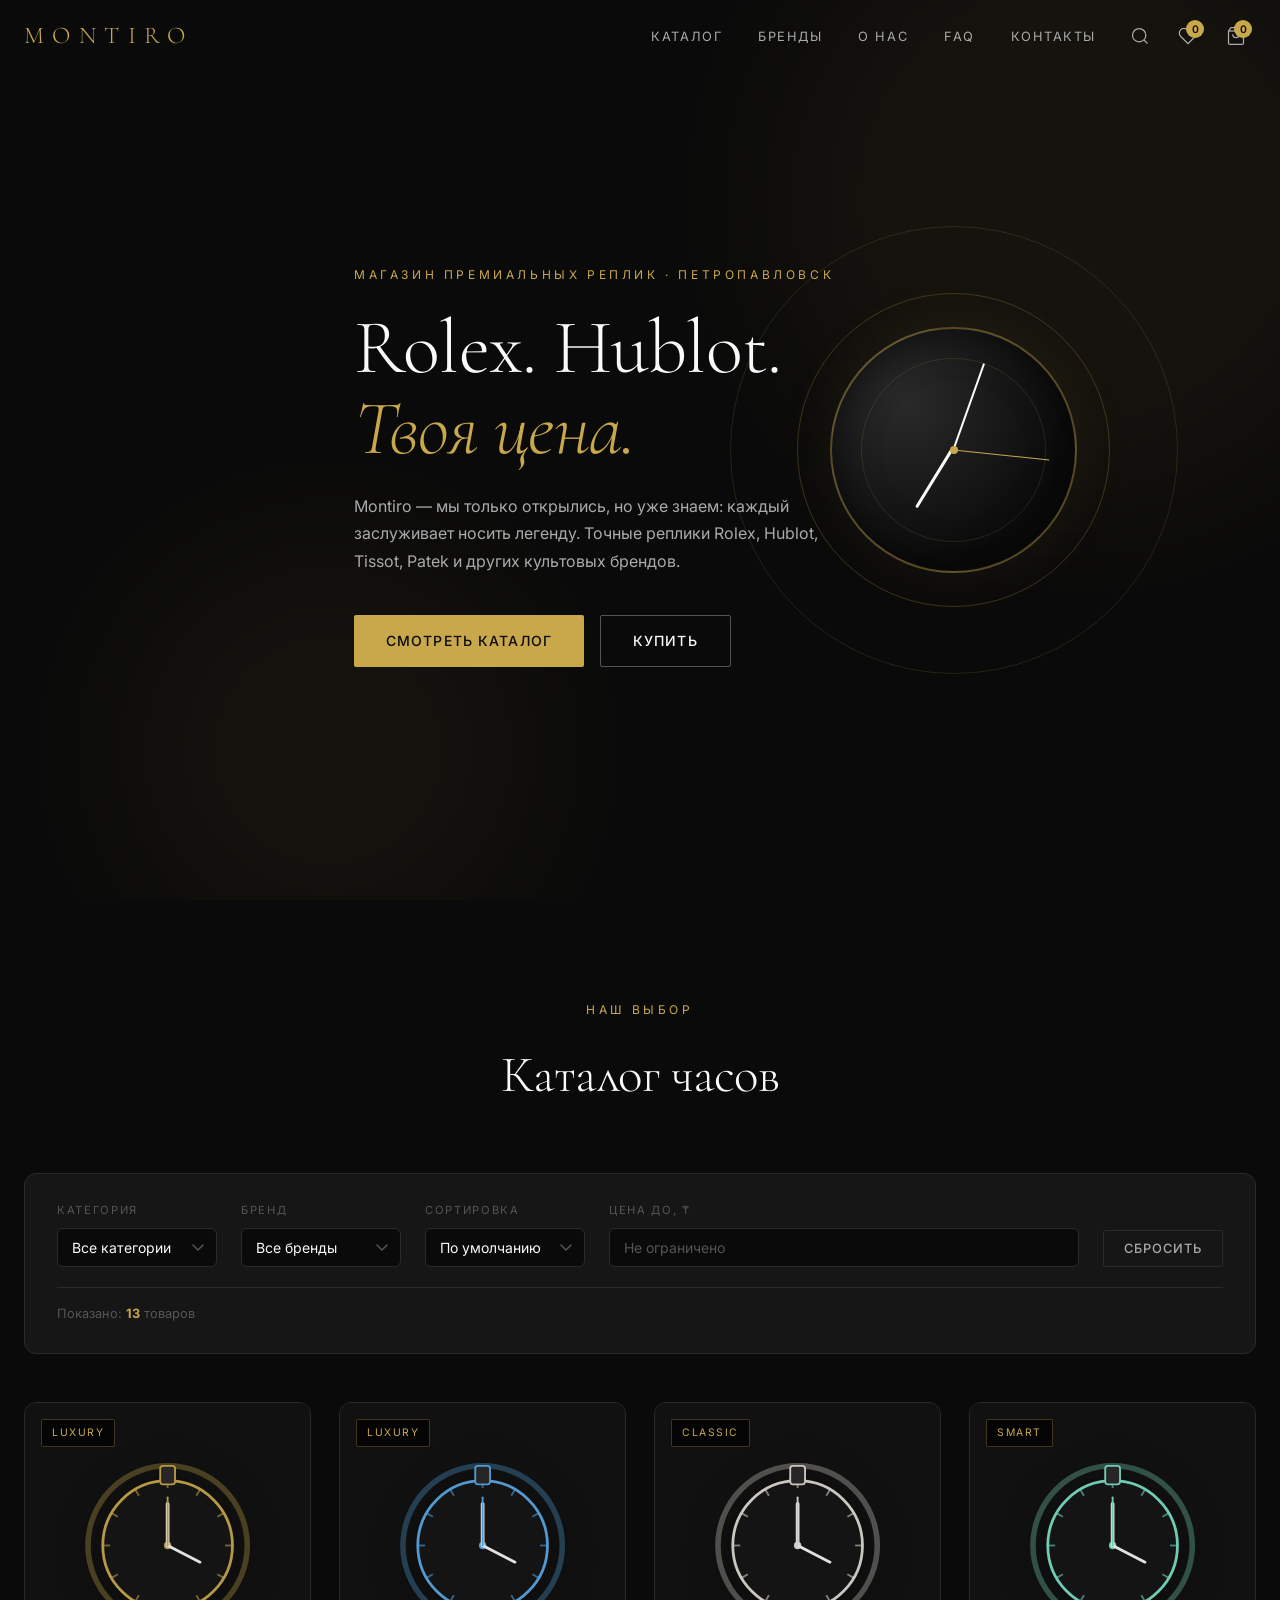
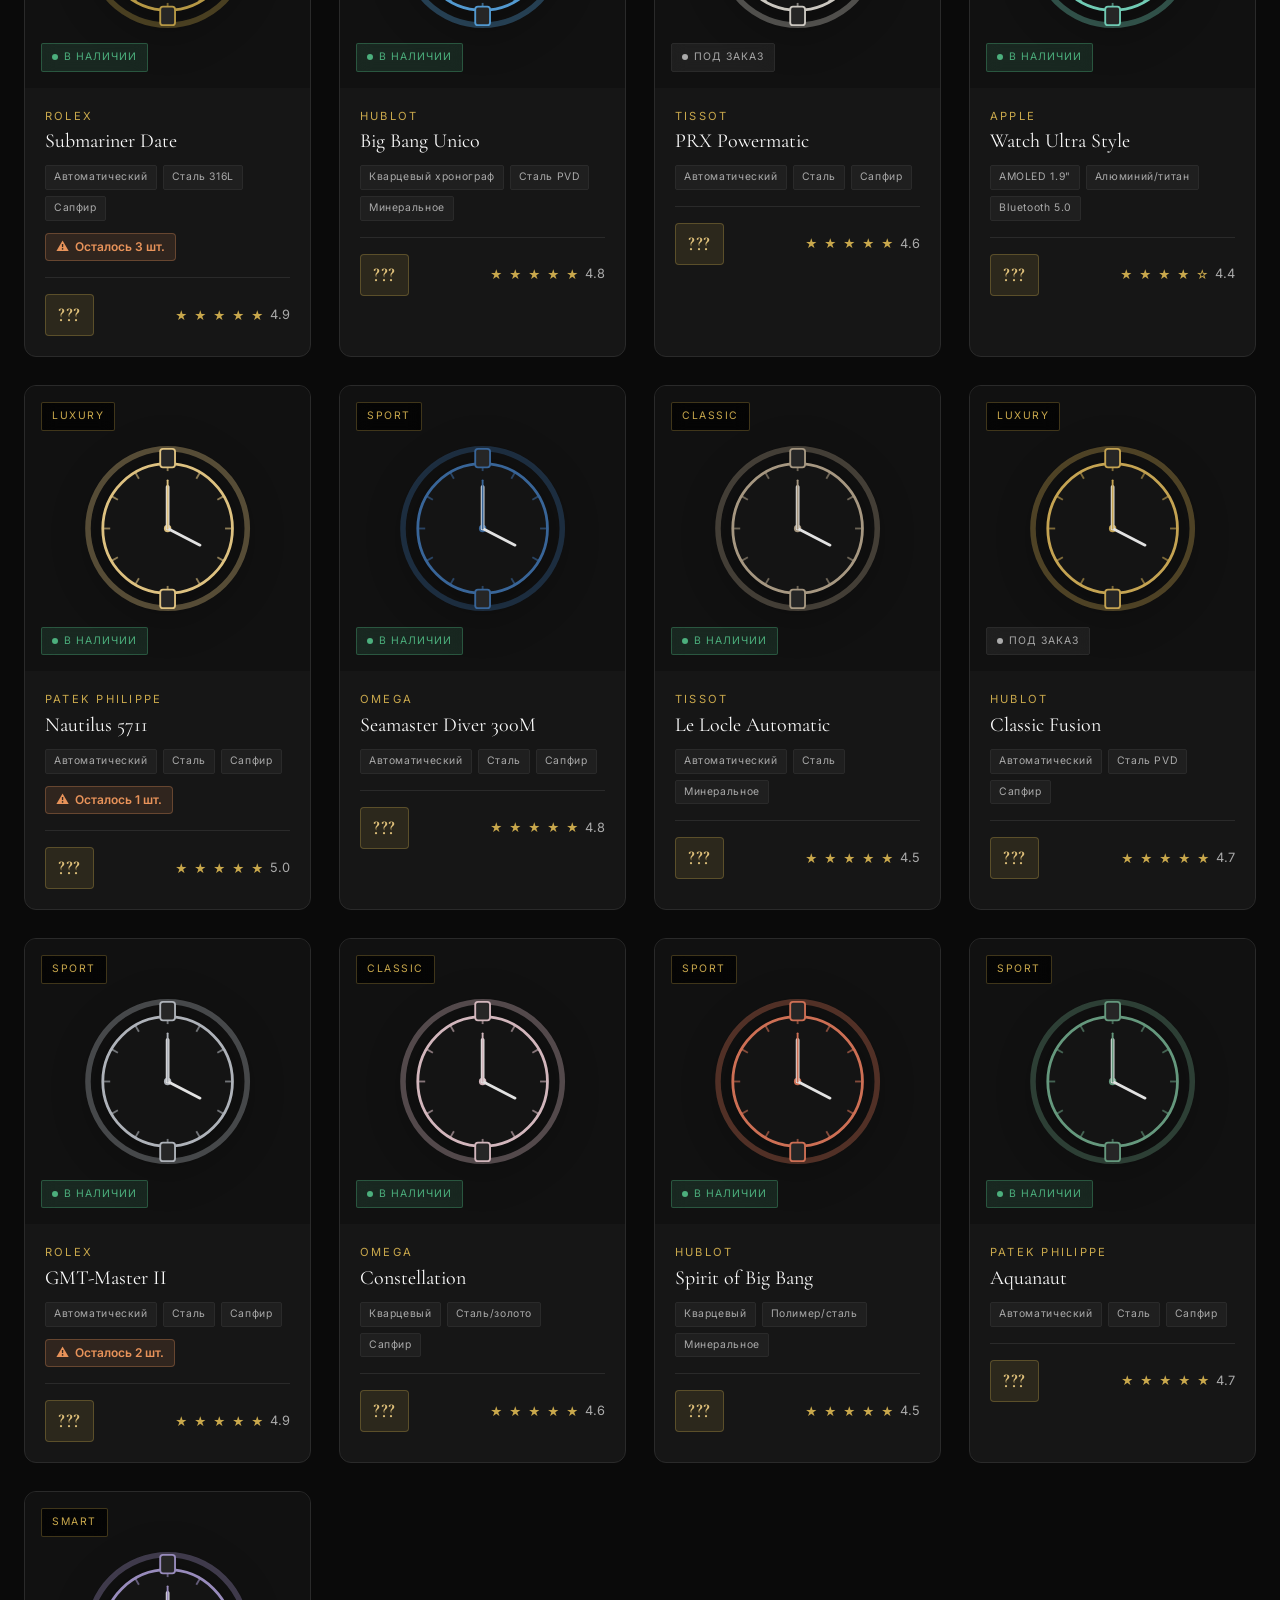
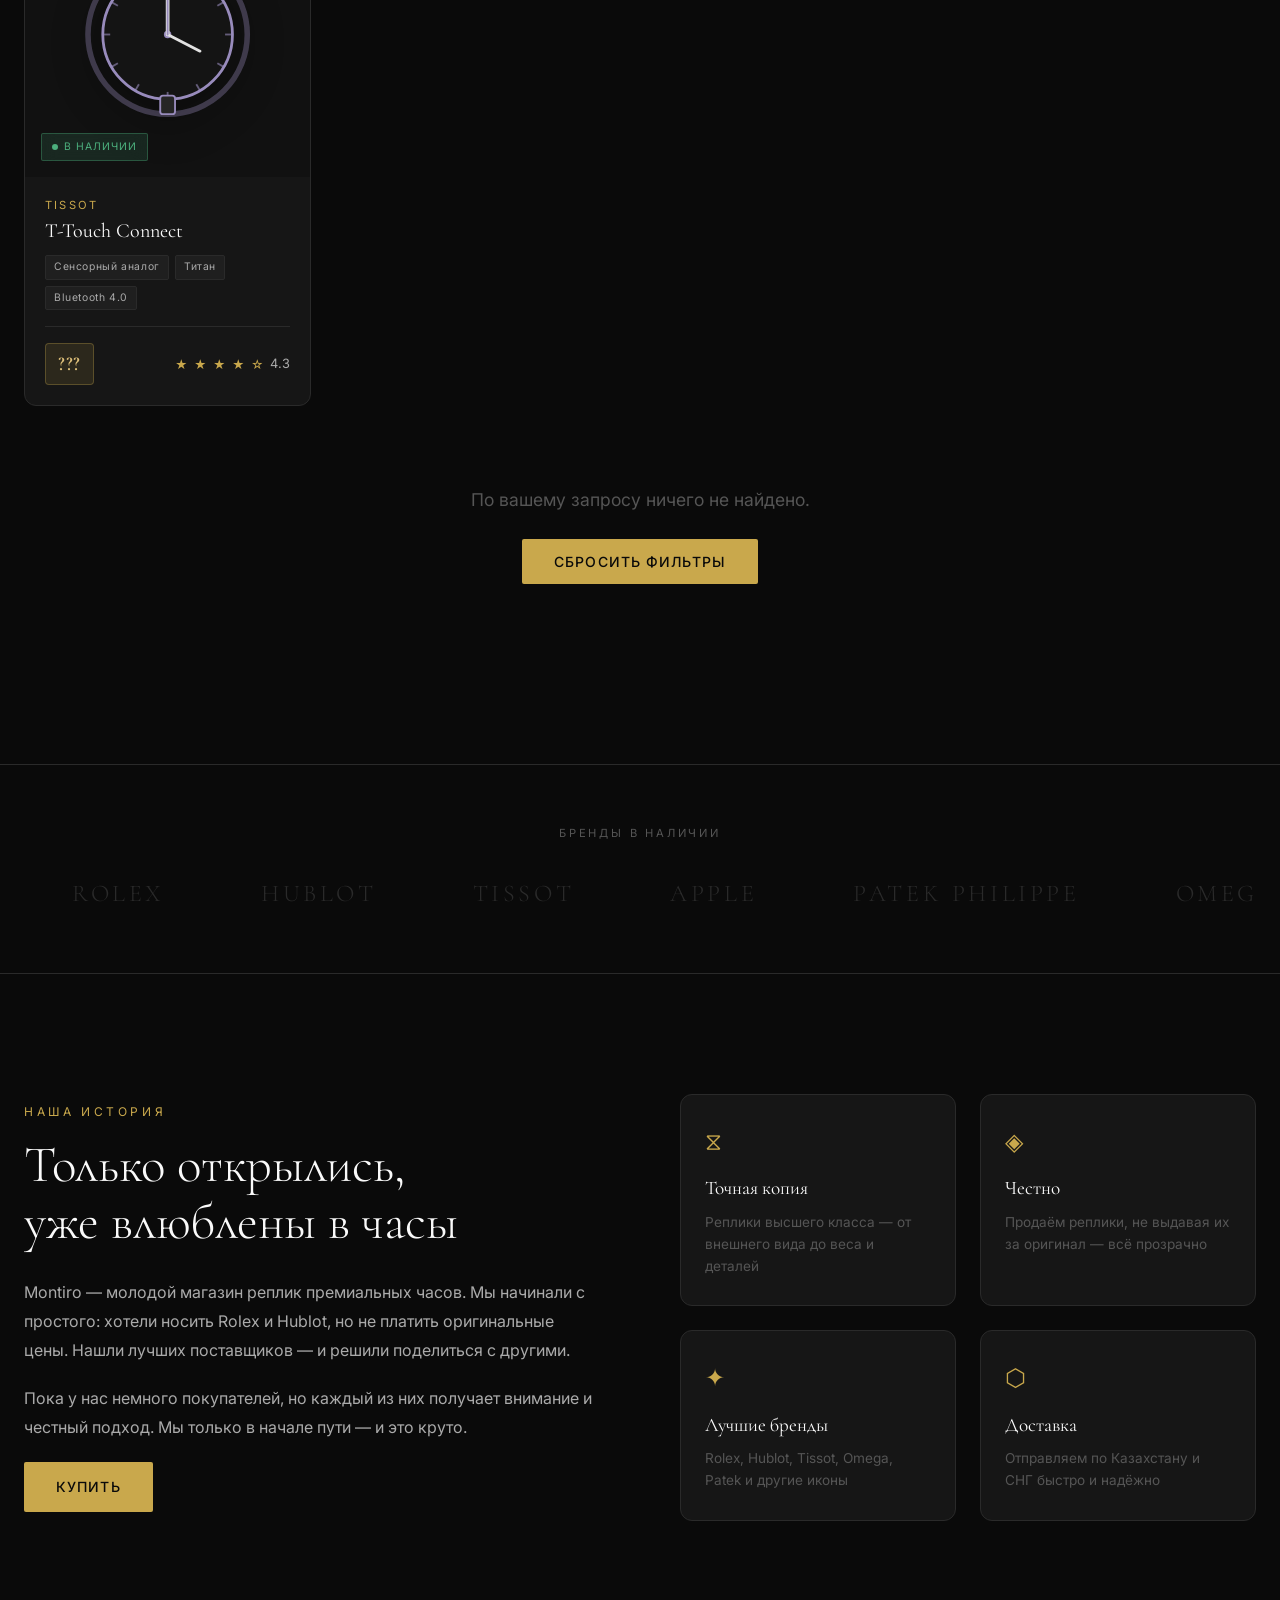
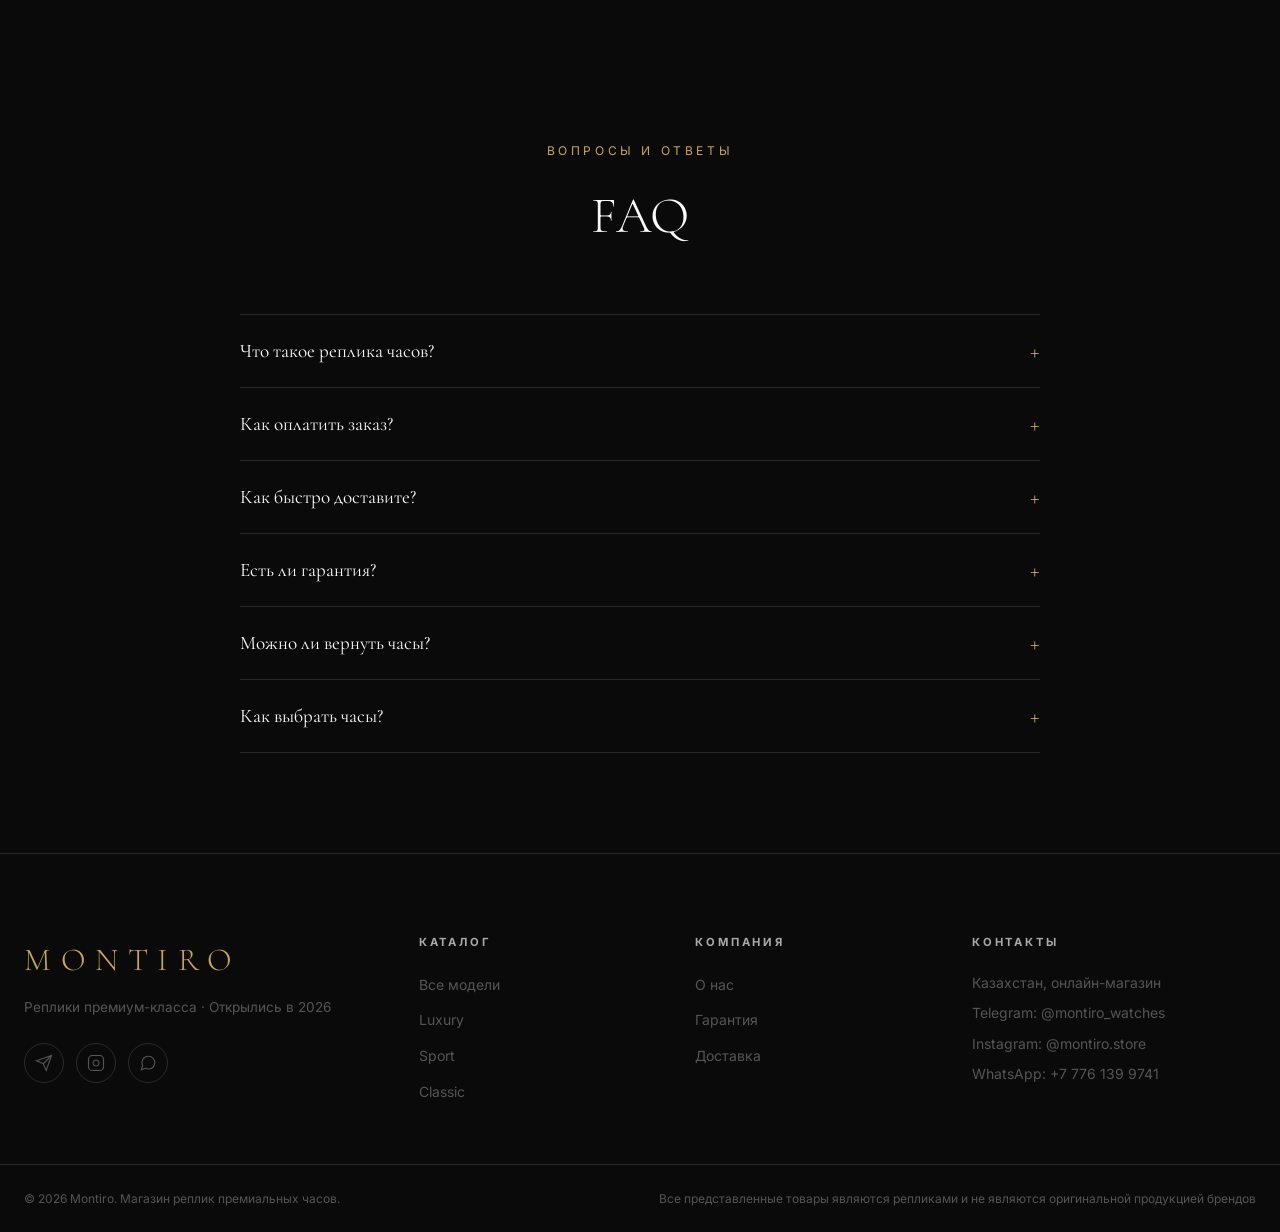
==== commit 5c686807: "correction whatsApp number" ====
--- a/Frontend/index.html
+++ b/Frontend/index.html
@@ -325,7 +325,7 @@
           <a href="https://www.instagram.com/montiro.store/" target="_blank" rel="noopener" class="footer__social" aria-label="Instagram">
             <svg width="18" height="18" viewBox="0 0 24 24" fill="none" stroke="currentColor" stroke-width="1.5"><rect x="2" y="2" width="20" height="20" rx="5" ry="5"/><path d="M16 11.37A4 4 0 1 1 12.63 8 4 4 0 0 1 16 11.37z"/><line x1="17.5" y1="6.5" x2="17.51" y2="6.5"/></svg>
           </a>
-          <a href="https://wa.me/77761399741" target="_blank" rel="noopener" class="footer__social" aria-label="WhatsApp">
+          <a href="https://wa.me/77059126313" target="_blank" rel="noopener" class="footer__social" aria-label="WhatsApp">
             <svg width="18" height="18" viewBox="0 0 24 24" fill="none" stroke="currentColor" stroke-width="1.5"><path d="M21 11.5a8.38 8.38 0 0 1-.9 3.8 8.5 8.5 0 0 1-7.6 4.7 8.38 8.38 0 0 1-3.8-.9L3 21l1.9-5.7a8.38 8.38 0 0 1-.9-3.8 8.5 8.5 0 0 1 4.7-7.6 8.38 8.38 0 0 1 3.8-.9h.5a8.48 8.48 0 0 1 8 8v.5z"/></svg>
           </a>
         </div>
@@ -356,7 +356,7 @@
           <p>Казахстан, онлайн-магазин</p>
           <a href="https://t.me/montiro_watches" target="_blank" rel="noopener">Telegram: @montiro_watches</a>
           <a href="https://www.instagram.com/montiro.store/" target="_blank" rel="noopener">Instagram: @montiro.store</a>
-          <a href="https://wa.me/77761399741" target="_blank" rel="noopener">WhatsApp: +7 776 139 9741</a>
+          <a href="https://wa.me/77059126313" target="_blank" rel="noopener">WhatsApp: +7 776 139 9741</a>
         </address>
       </div>
     </div>
@@ -470,7 +470,7 @@
       <svg width="18" height="18" viewBox="0 0 24 24" fill="none" stroke="currentColor" stroke-width="1.8"><line x1="22" y1="2" x2="11" y2="13"/><polygon points="22 2 15 22 11 13 2 9 22 2"/></svg>
       Telegram
     </a>
-    <a href="https://wa.me/77761399741" target="_blank" rel="noopener" class="sticky-telegram__btn sticky-telegram__btn--whatsapp">
+    <a href="https://wa.me/77059126313" target="_blank" rel="noopener" class="sticky-telegram__btn sticky-telegram__btn--whatsapp">
       <svg width="18" height="18" viewBox="0 0 24 24" fill="none" stroke="currentColor" stroke-width="1.8"><path d="M21 11.5a8.38 8.38 0 0 1-.9 3.8 8.5 8.5 0 0 1-7.6 4.7 8.38 8.38 0 0 1-3.8-.9L3 21l1.9-5.7a8.38 8.38 0 0 1-.9-3.8 8.5 8.5 0 0 1 4.7-7.6 8.38 8.38 0 0 1 3.8-.9h.5a8.48 8.48 0 0 1 8 8v.5z"/></svg>
       WhatsApp
     </a>
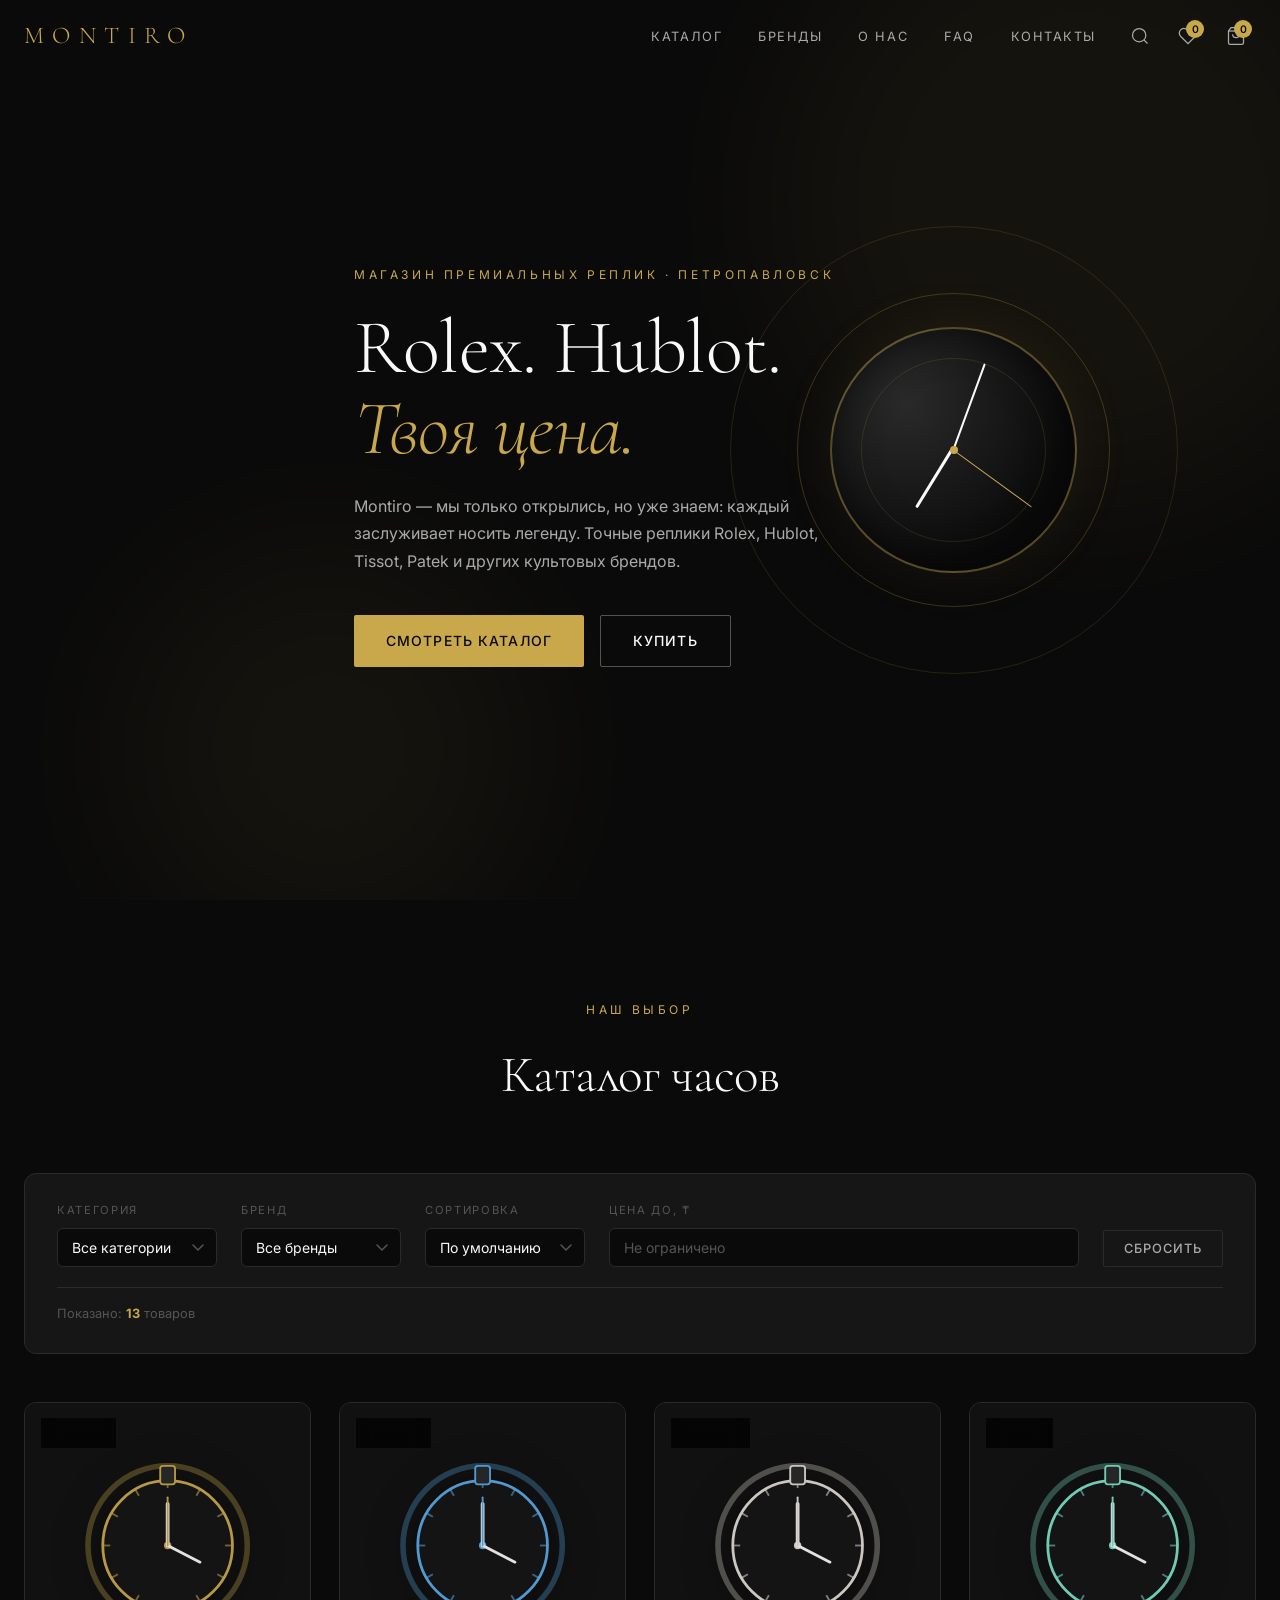
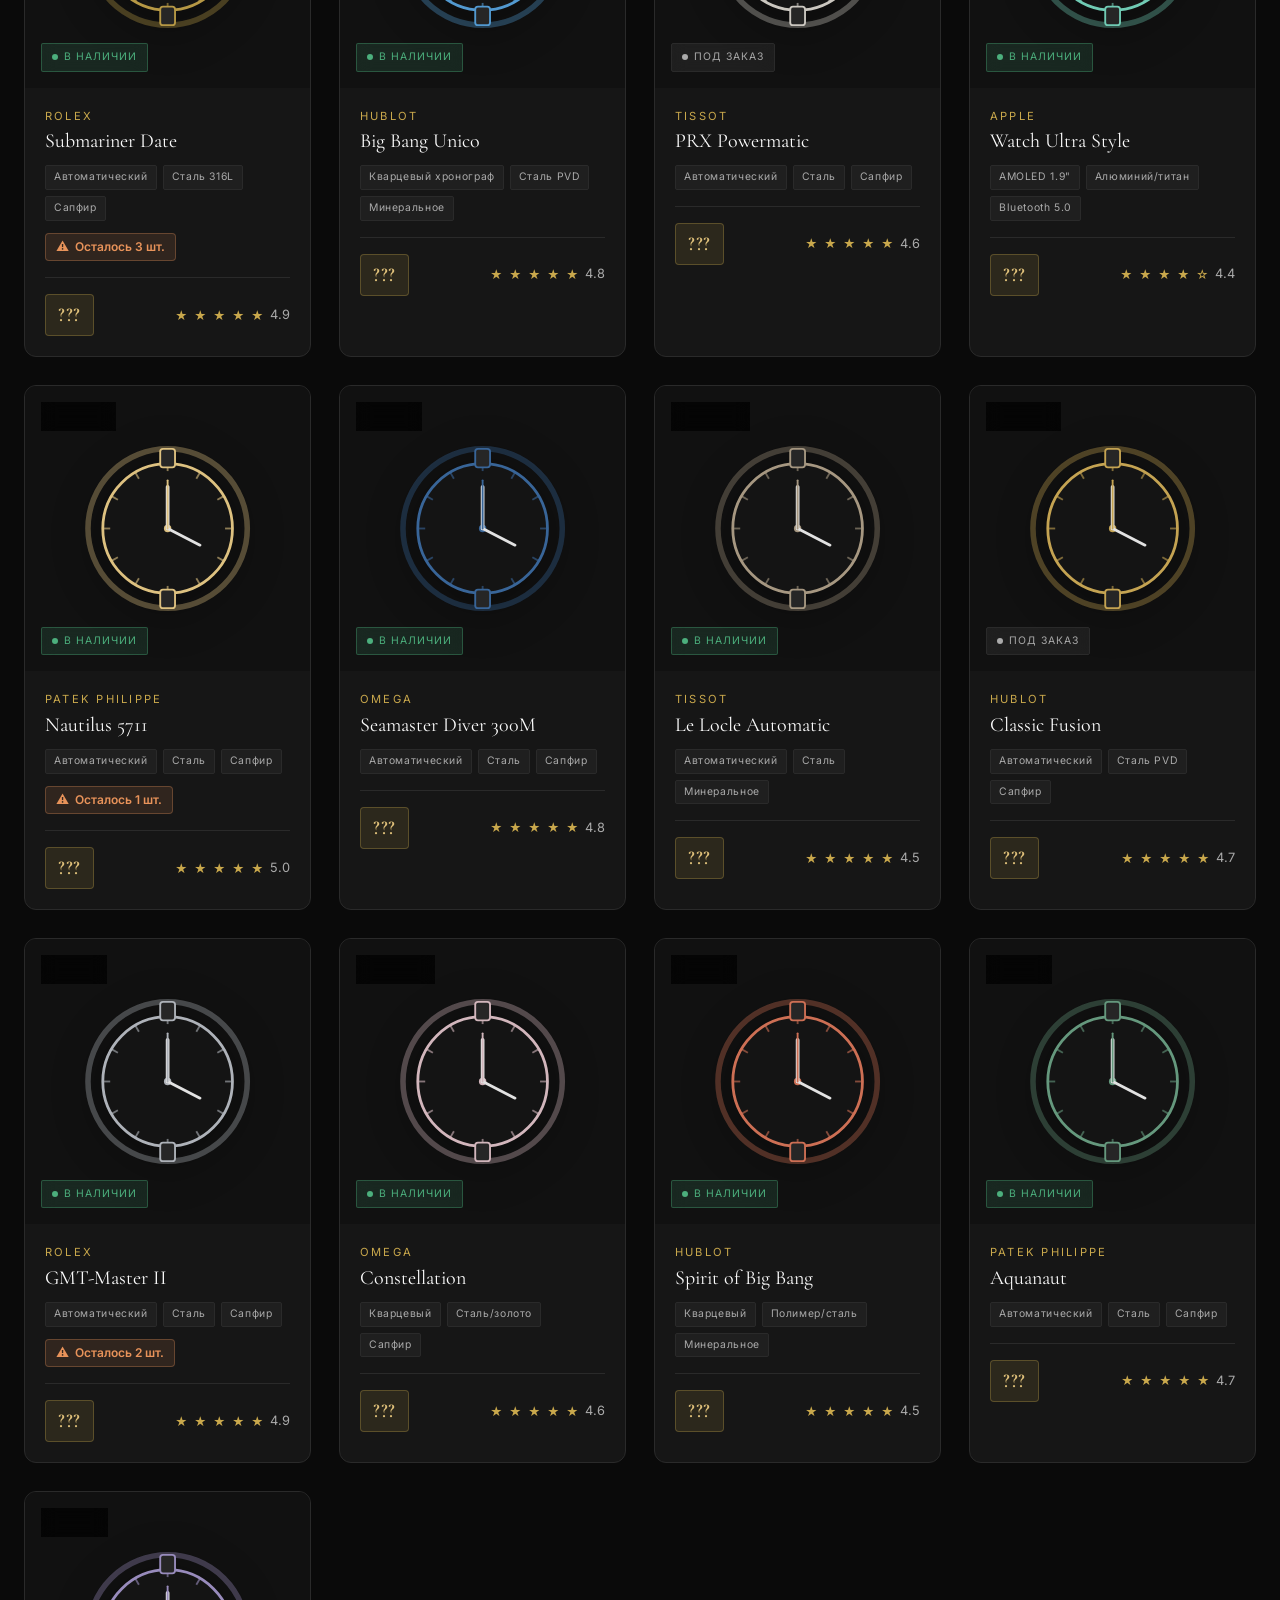
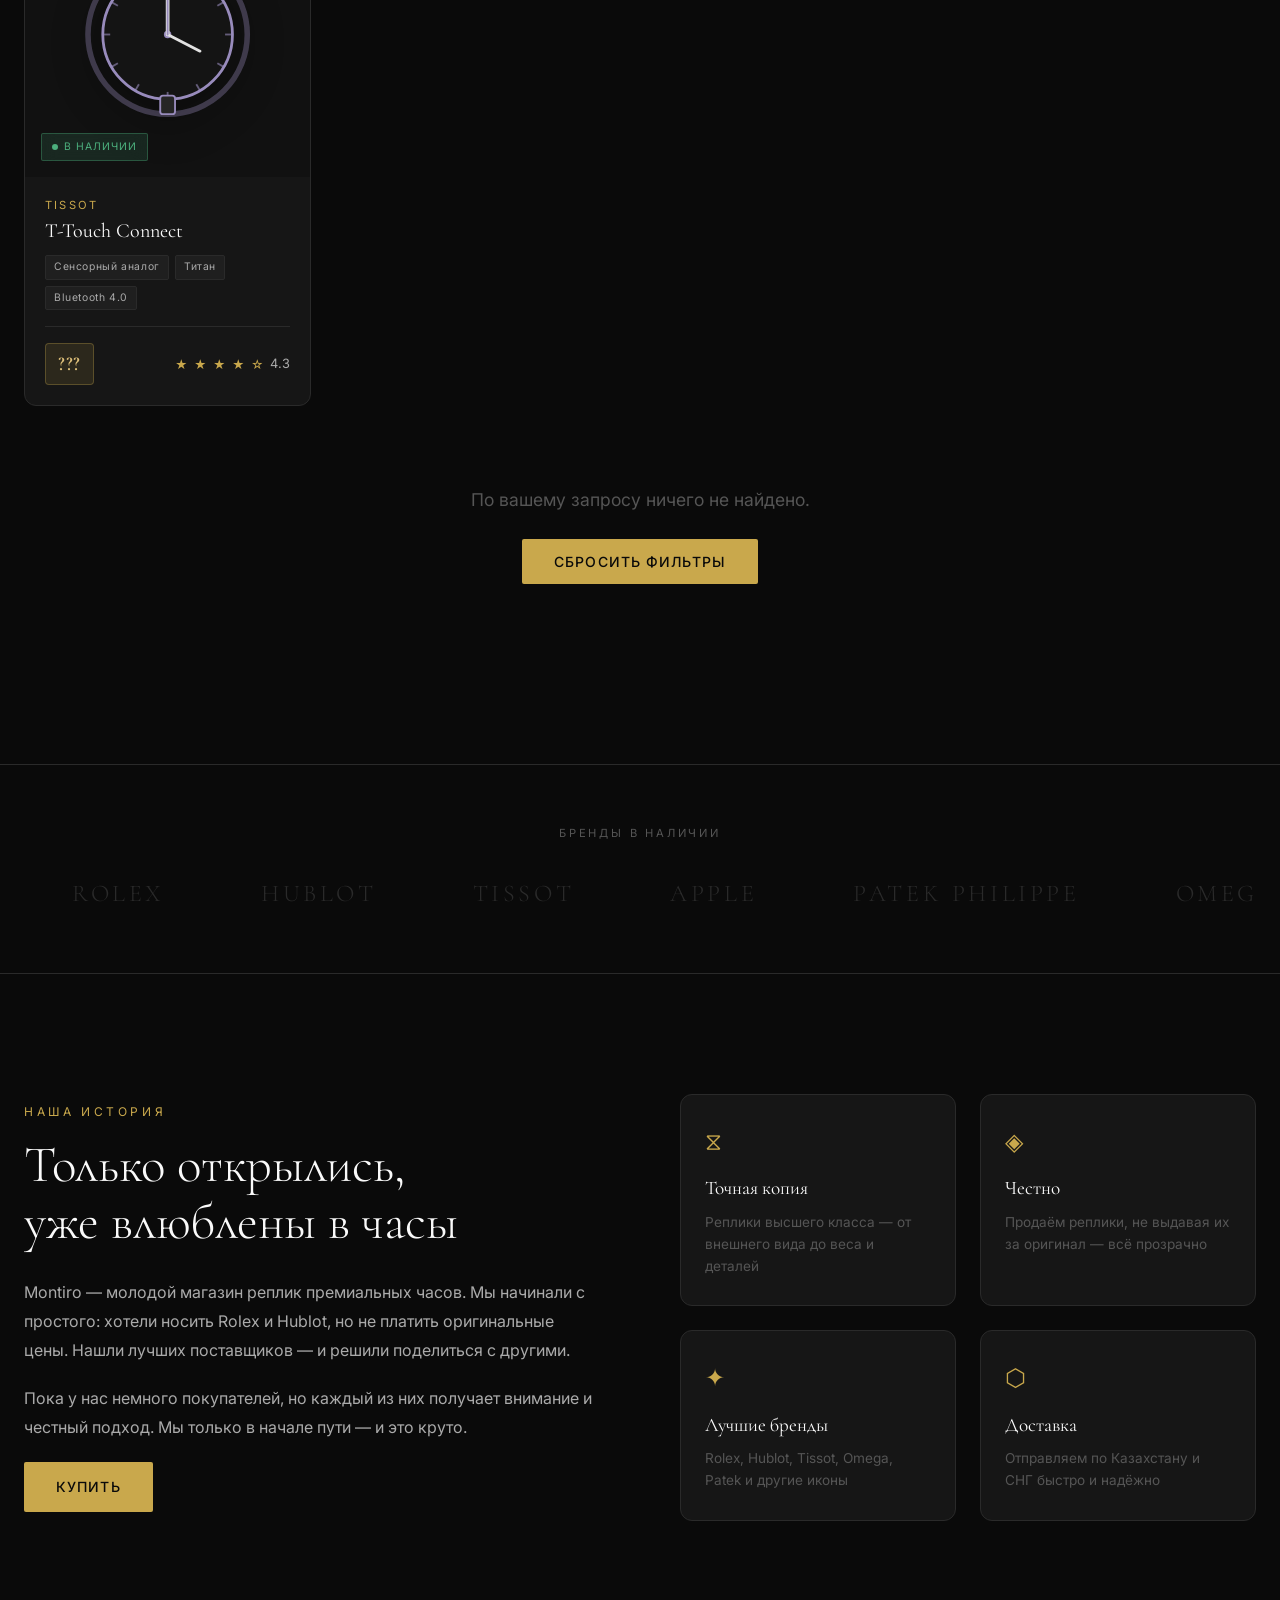
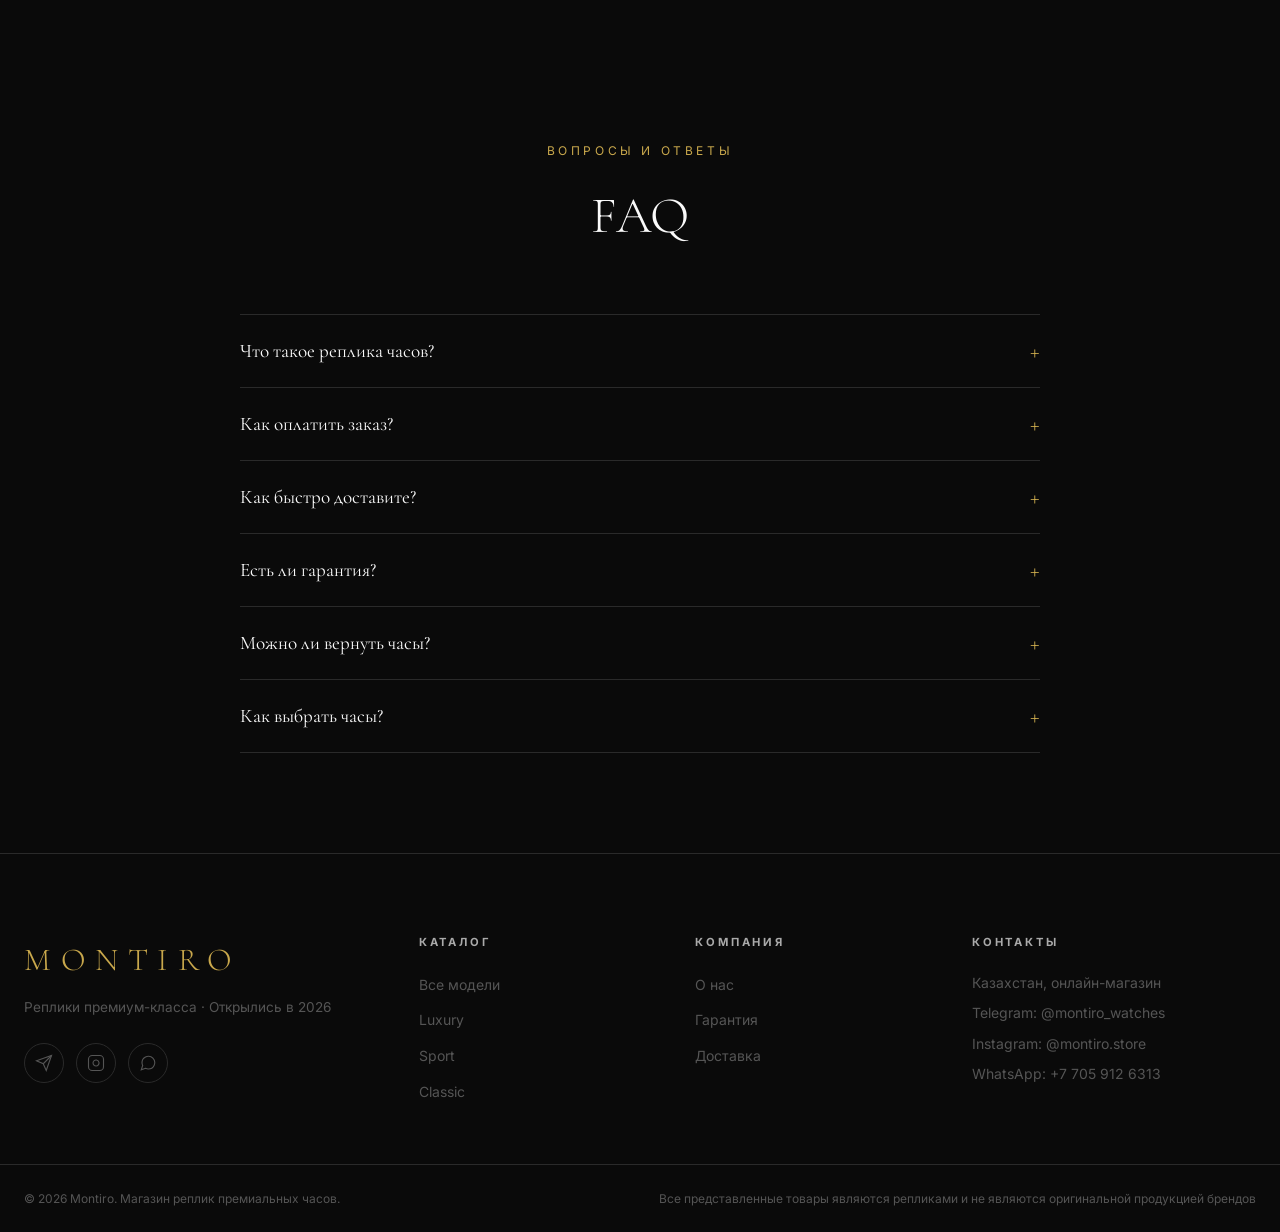
==== commit a08c9c92: "update whatsapp number everywhere" ====
--- a/Frontend/index.html
+++ b/Frontend/index.html
@@ -356,7 +356,7 @@
           <p>Казахстан, онлайн-магазин</p>
           <a href="https://t.me/montiro_watches" target="_blank" rel="noopener">Telegram: @montiro_watches</a>
           <a href="https://www.instagram.com/montiro.store/" target="_blank" rel="noopener">Instagram: @montiro.store</a>
-          <a href="https://wa.me/77059126313" target="_blank" rel="noopener">WhatsApp: +7 776 139 9741</a>
+          <a href="https://wa.me/77059126313" target="_blank" rel="noopener">WhatsApp: +7 705 912 6313</a>
         </address>
       </div>
     </div>
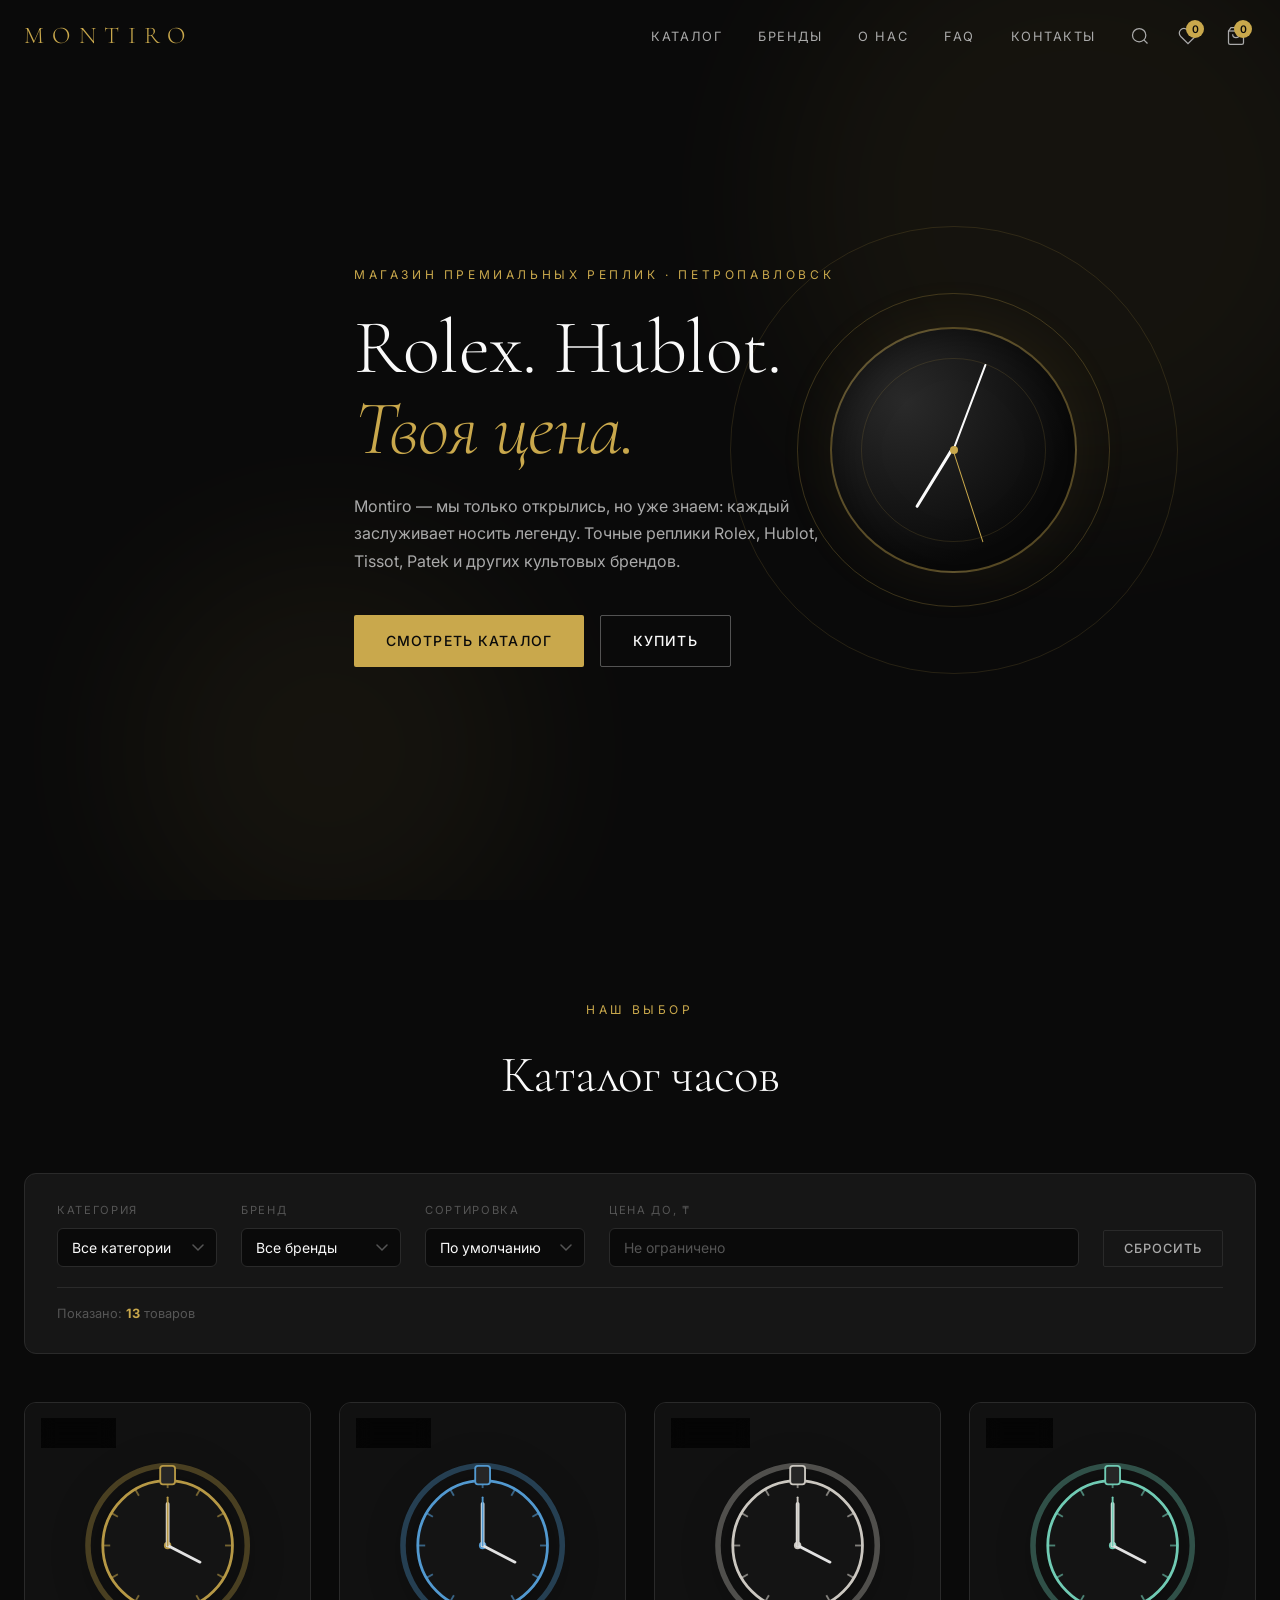
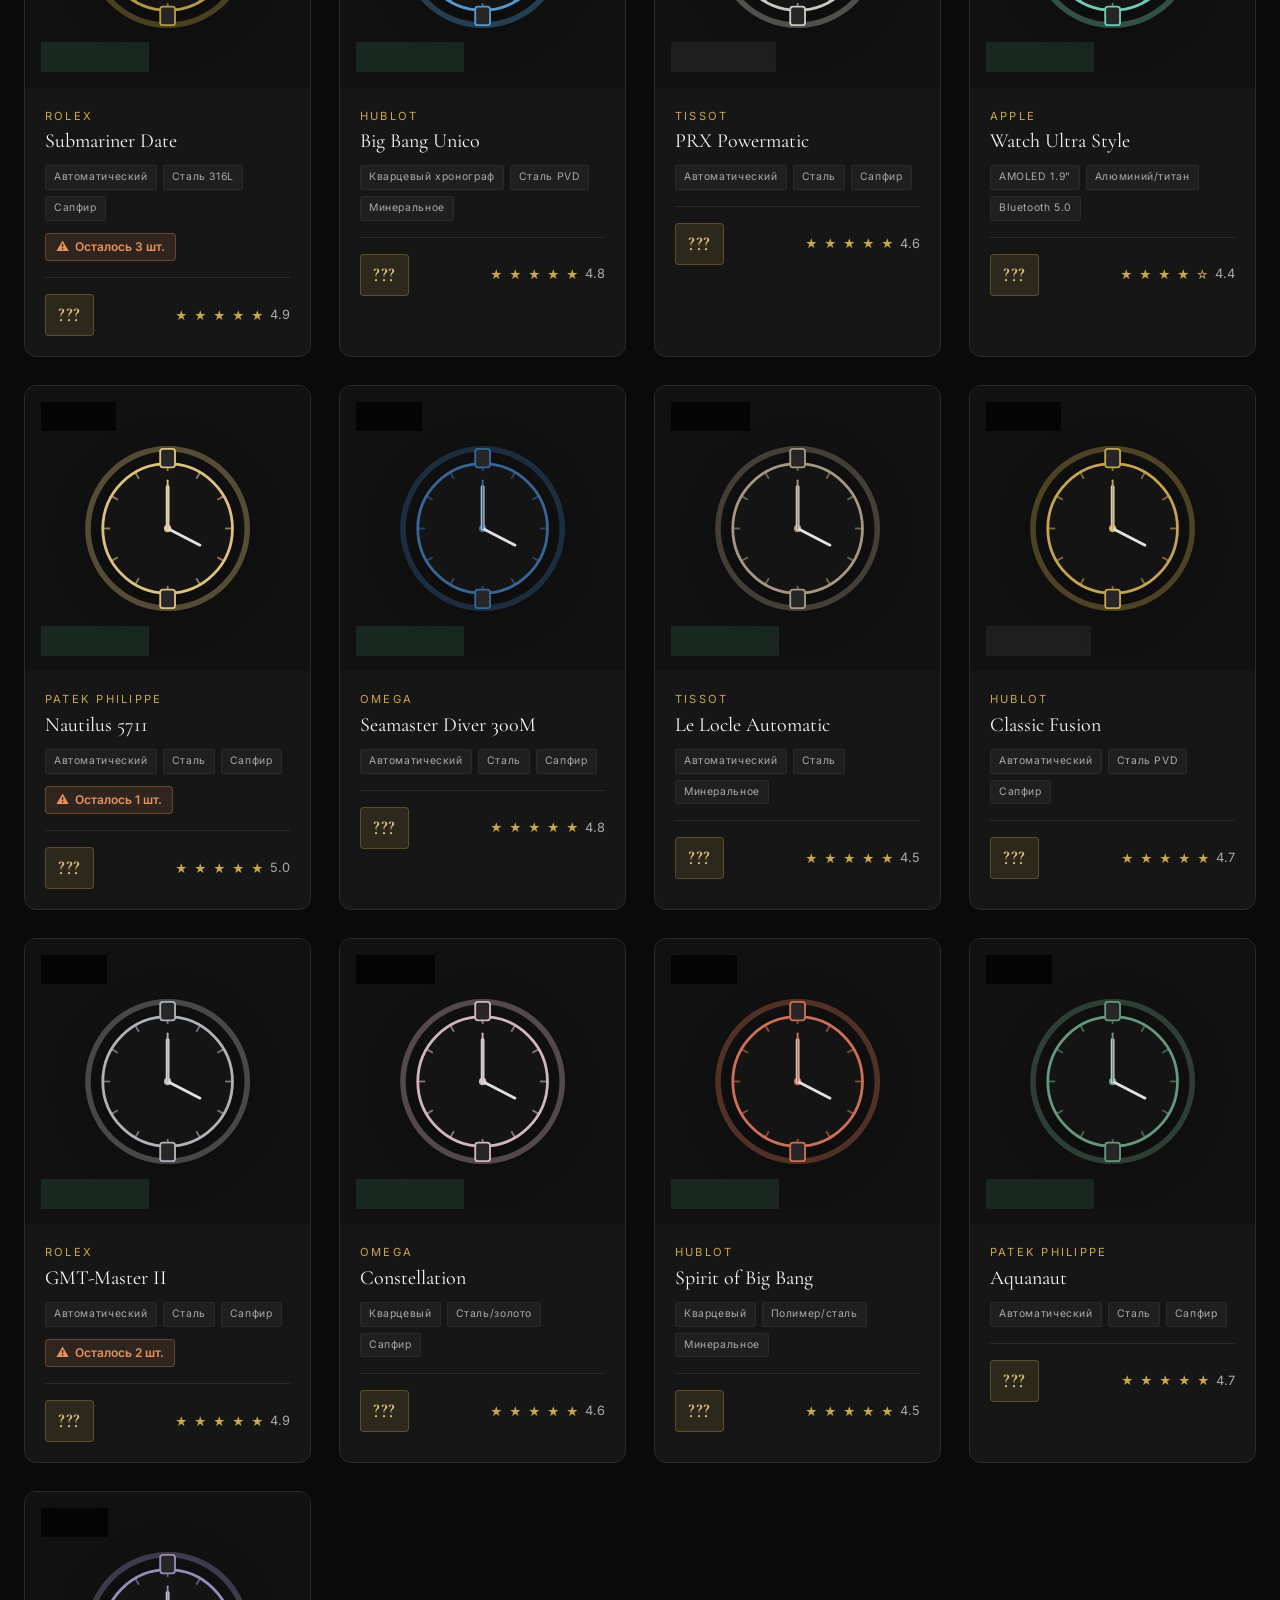
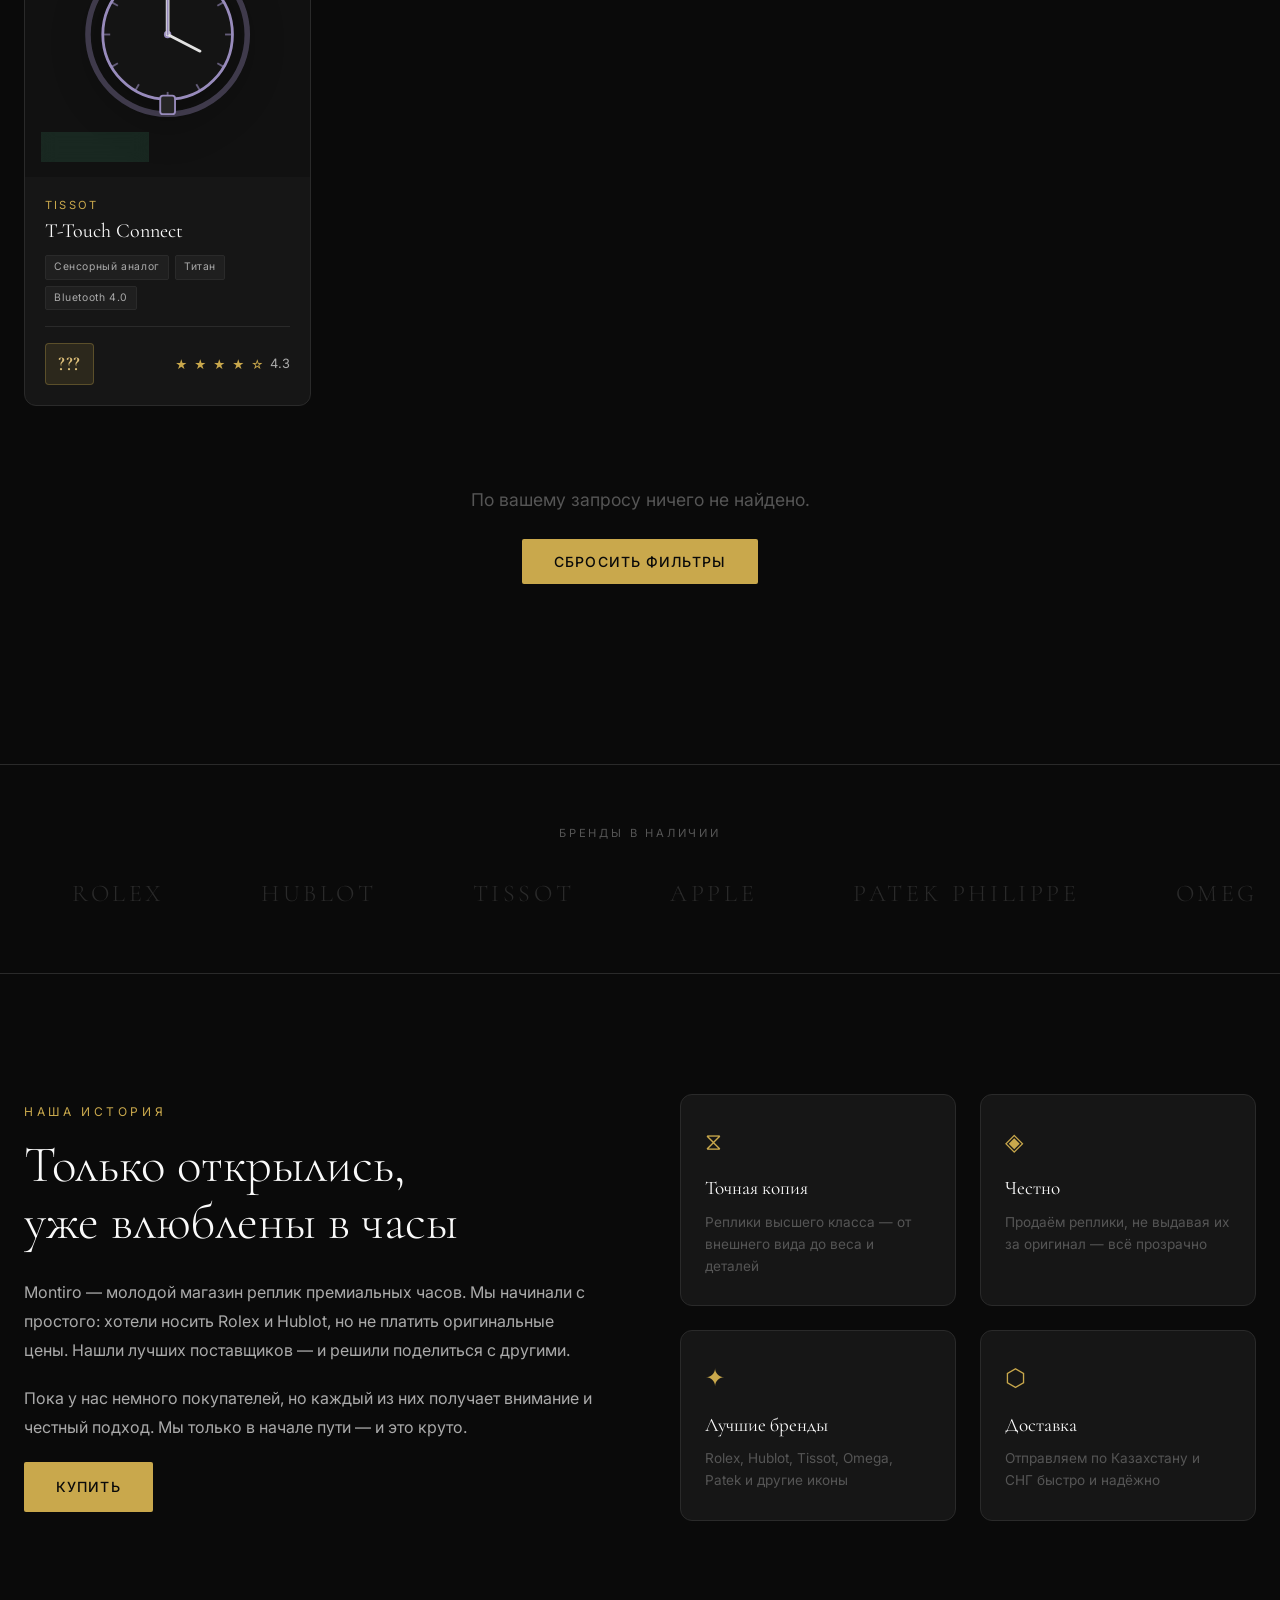
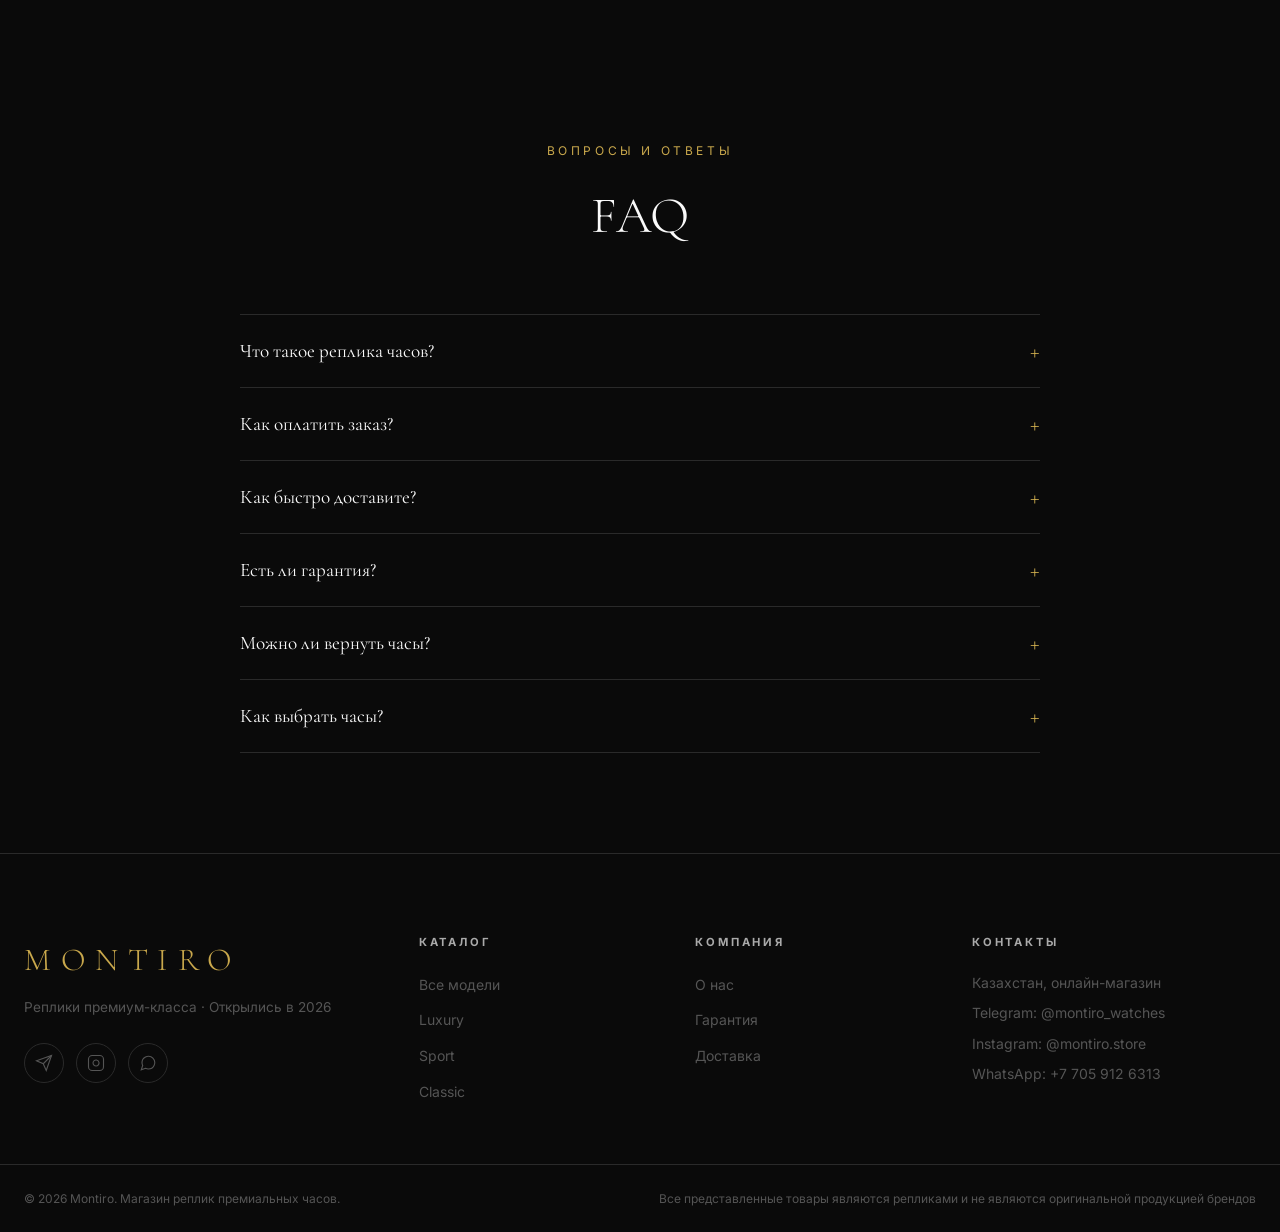
==== commit 47094bdd: "add share product feature" ====
--- a/Frontend/index.html
+++ b/Frontend/index.html
@@ -403,6 +403,9 @@
             </div>
             <button class="btn btn--gold modal__add-cart" id="modalAddCart">В подборку</button>
             <button class="btn btn--outline modal__buy-btn" id="modalBuyBtn">Купить</button>
+            <button class="modal__fav-btn" id="modalShareBtn" aria-label="Поделиться товаром" title="Поделиться">
+              <svg width="20" height="20" viewBox="0 0 24 24" fill="none" stroke="currentColor" stroke-width="1.5"><circle cx="18" cy="5" r="3"/><circle cx="6" cy="12" r="3"/><circle cx="18" cy="19" r="3"/><line x1="8.59" y1="13.51" x2="15.42" y2="17.49"/><line x1="15.41" y1="6.51" x2="8.59" y2="10.49"/></svg>
+            </button>
             <button class="modal__fav-btn" id="modalFavBtn" aria-label="В избранное">
               <svg width="20" height="20" viewBox="0 0 24 24" fill="none" stroke="currentColor" stroke-width="1.5"><path d="M20.84 4.61a5.5 5.5 0 0 0-7.78 0L12 5.67l-1.06-1.06a5.5 5.5 0 0 0-7.78 7.78l1.06 1.06L12 21.23l7.78-7.78 1.06-1.06a5.5 5.5 0 0 0 0-7.78z"/></svg>
             </button>
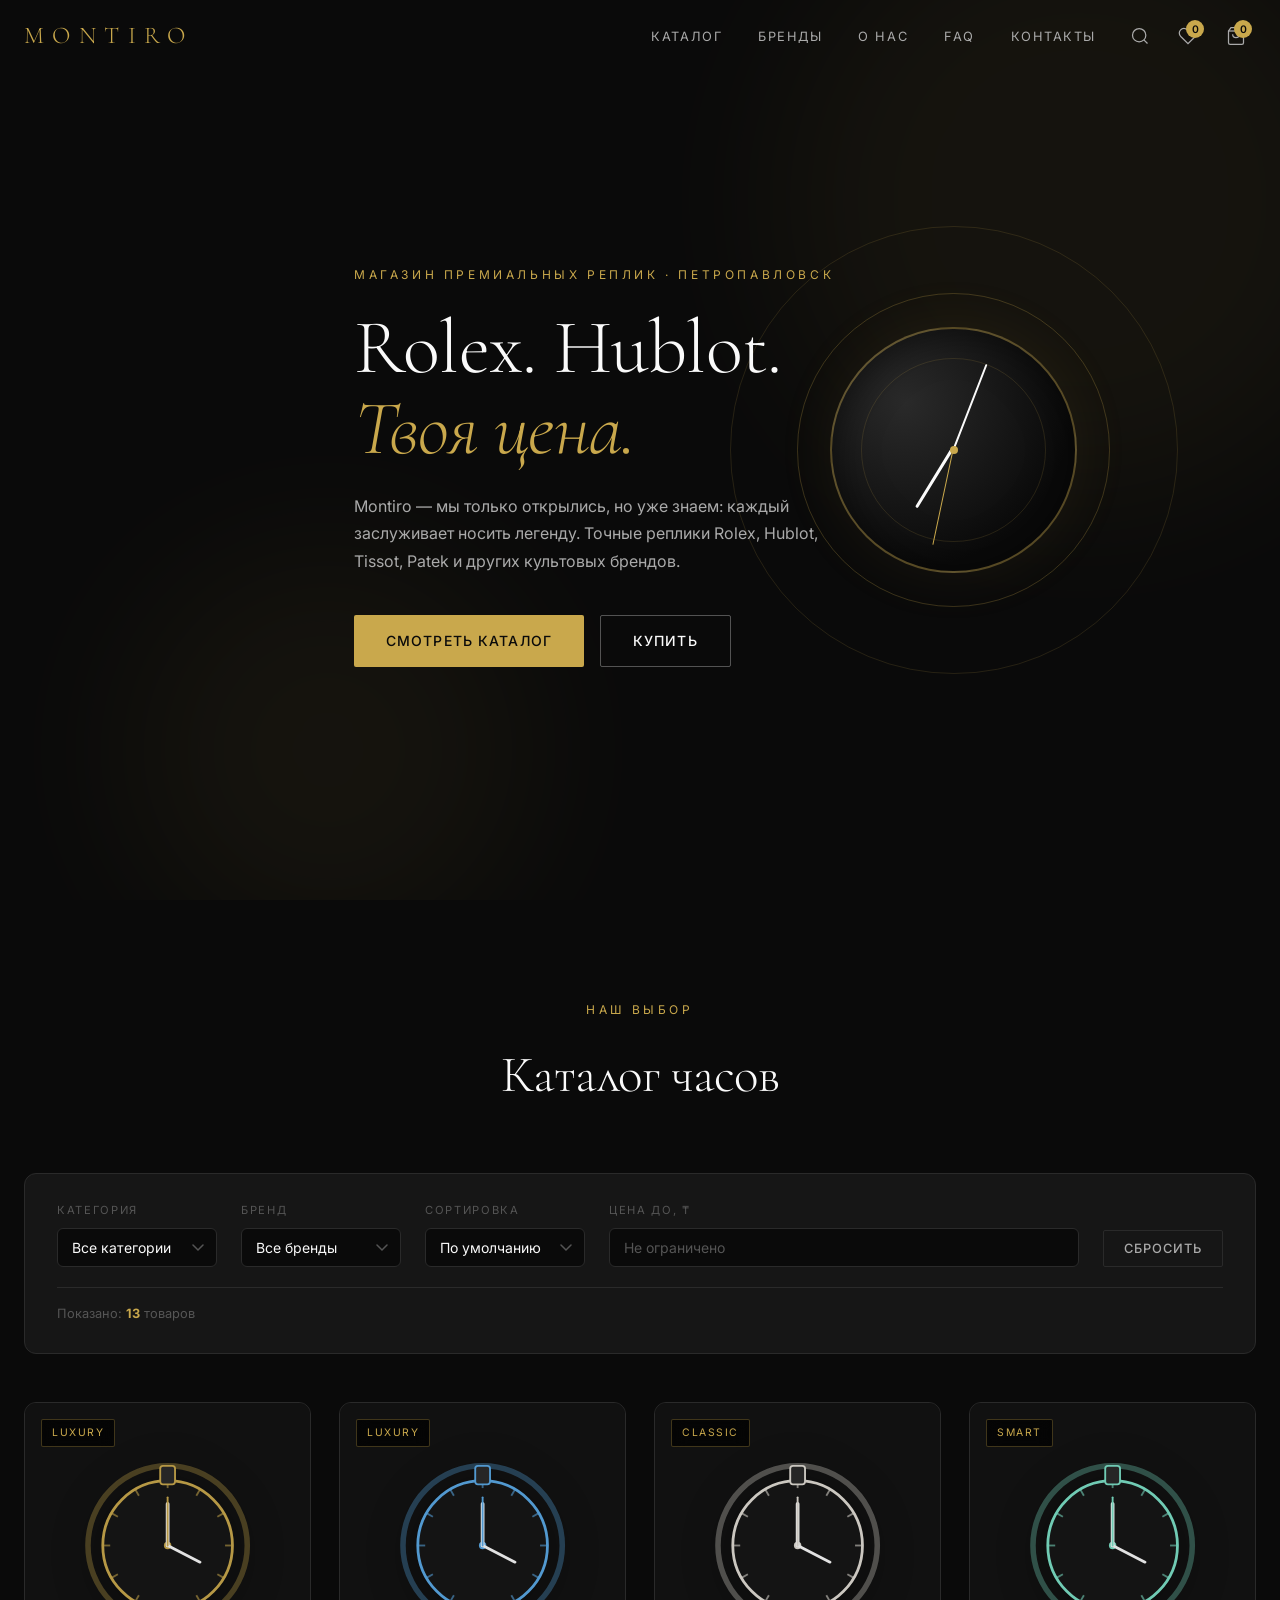
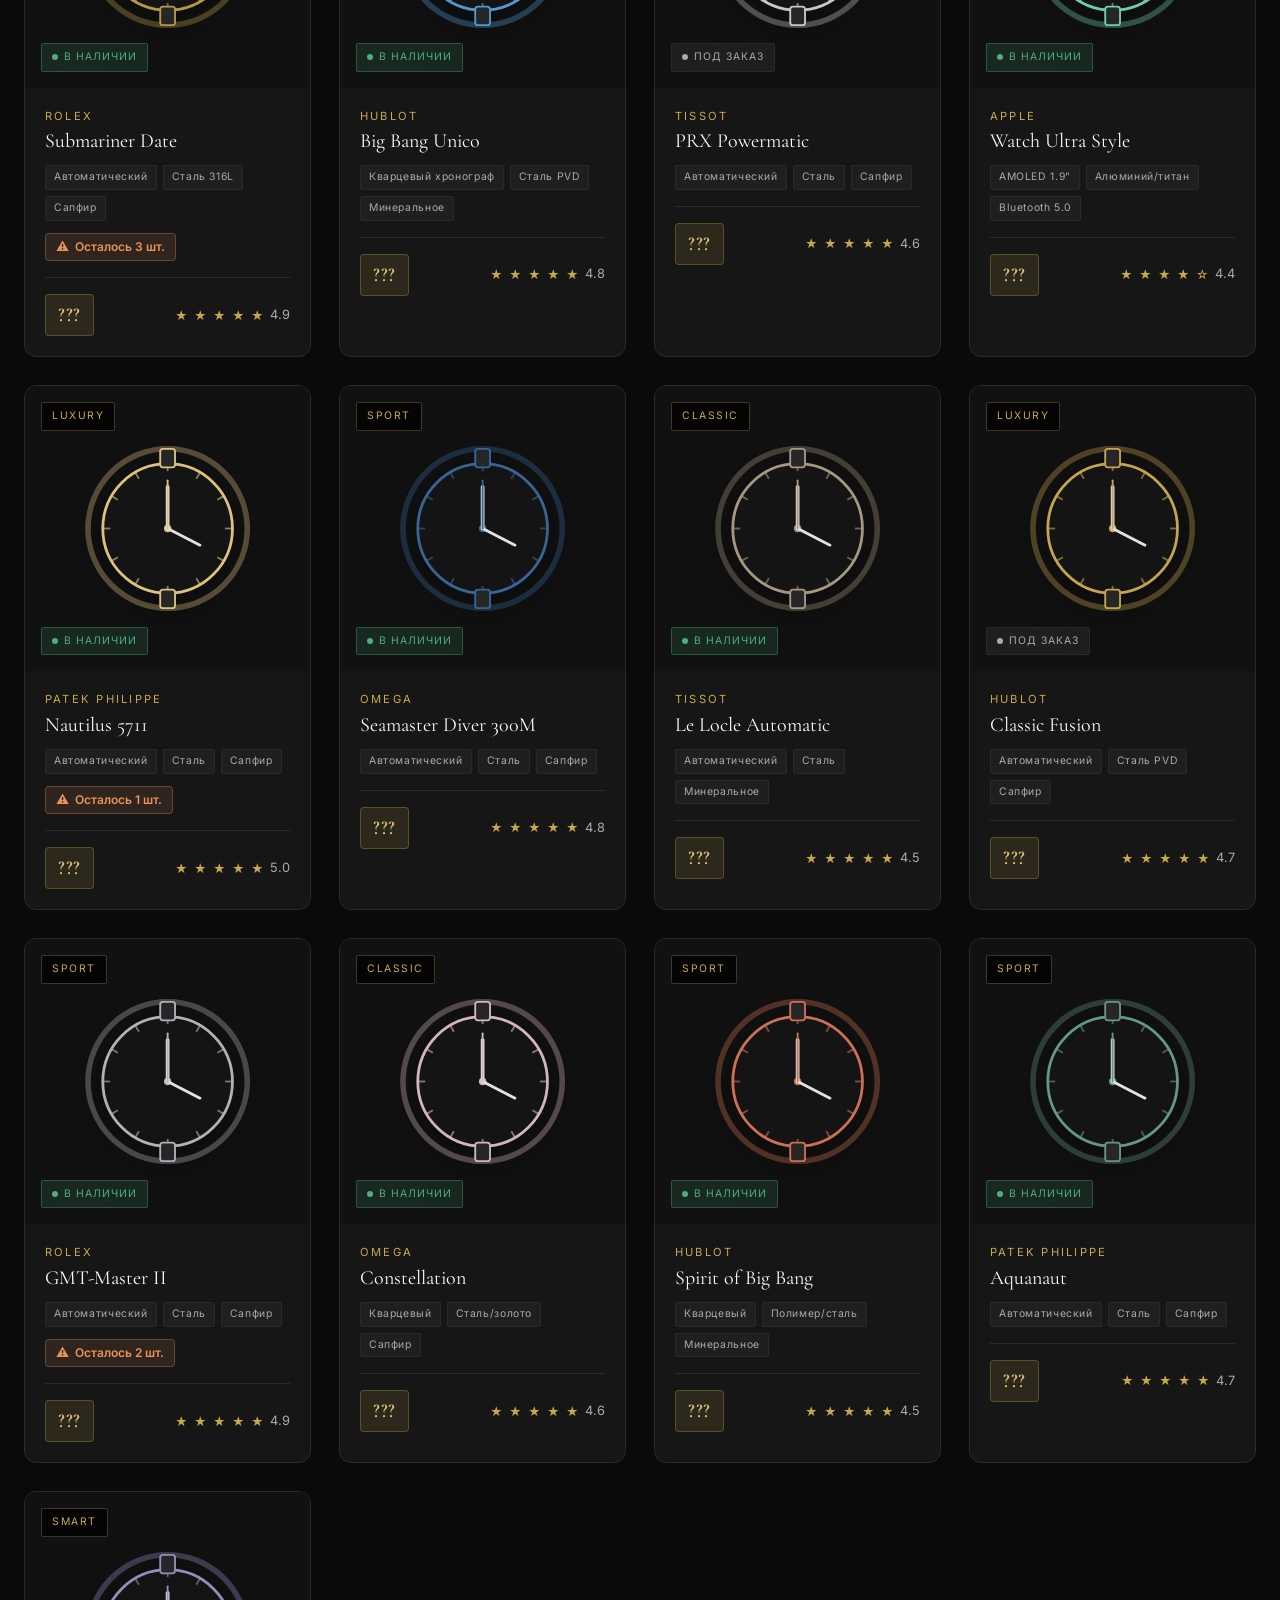
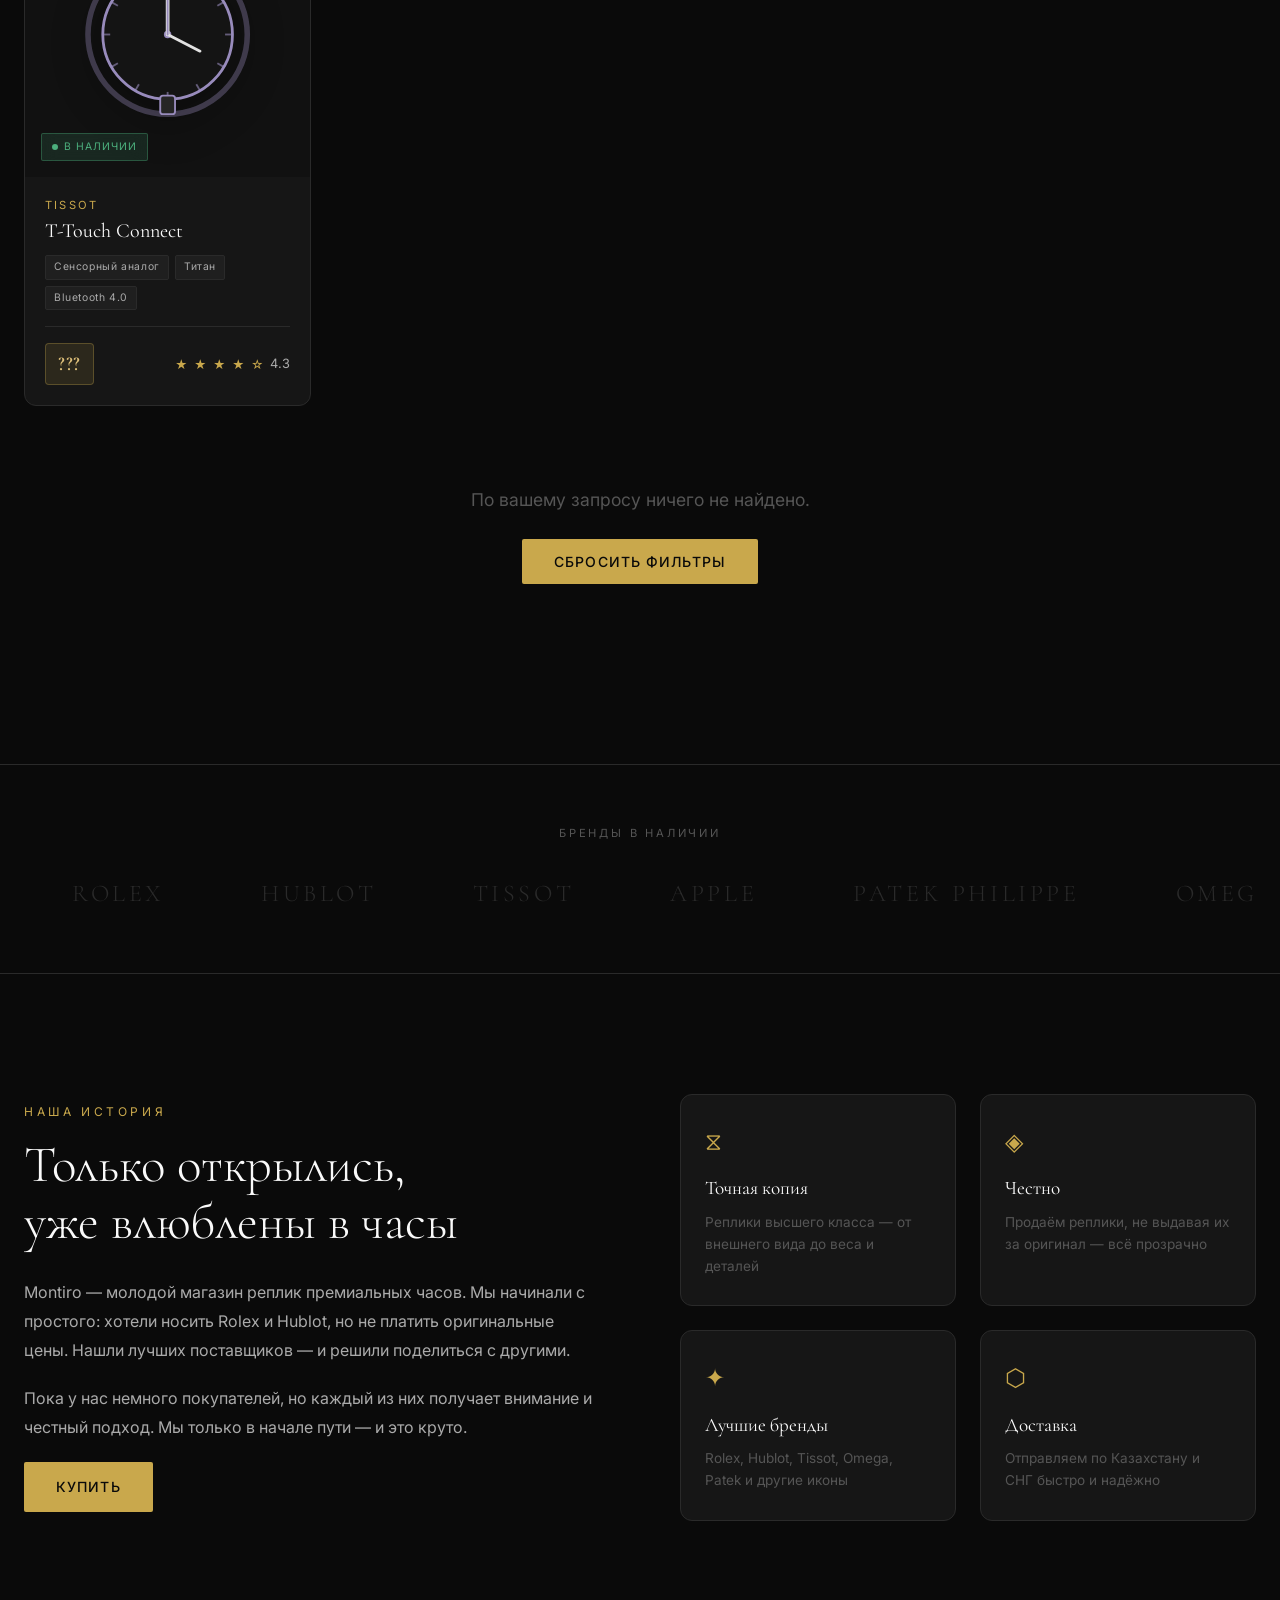
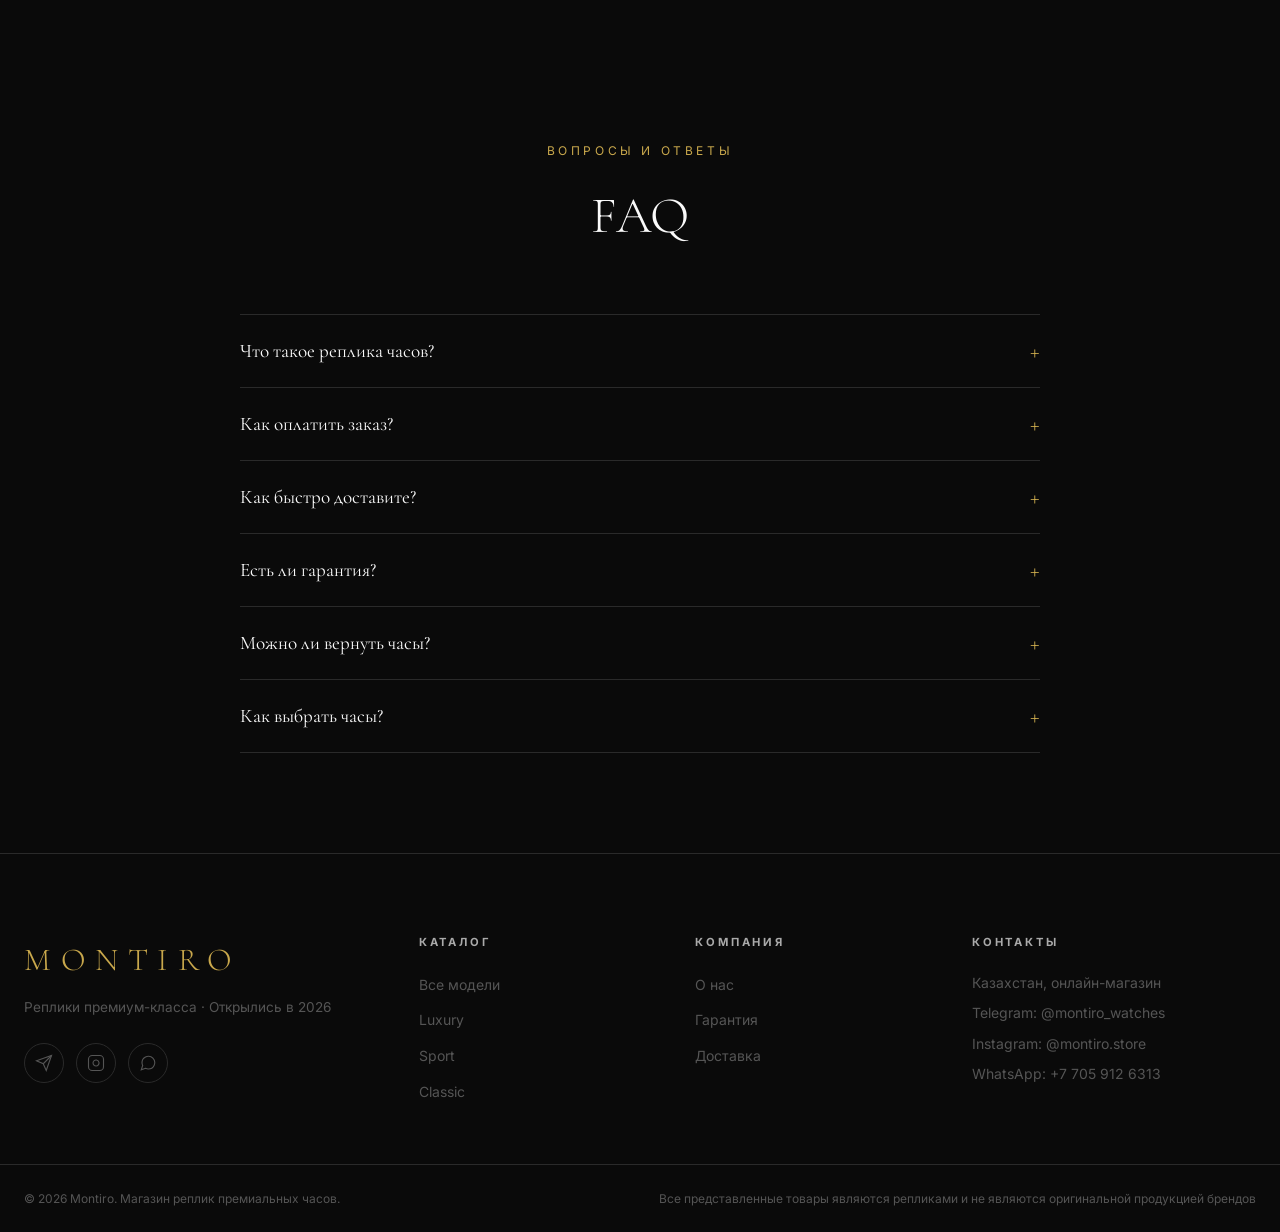
==== commit 1eaddddc: "clarify cart checkout button shows both Telegram and WhatsApp choice" ====
--- a/Frontend/index.html
+++ b/Frontend/index.html
@@ -427,8 +427,8 @@
       <!-- Cart items injected by JS -->
     </div>
     <div class="cart-drawer__footer" id="cartFooter" hidden>
-      <button class="btn btn--gold cart-drawer__checkout">Написать в Telegram</button>
-      <p class="cart-drawer__note">Менеджер ответит в Telegram, уточнит детали и примет оплату</p>
+      <button class="btn btn--gold cart-drawer__checkout">Оформить заказ</button>
+      <p class="cart-drawer__note">Выберите Telegram или WhatsApp — менеджер уточнит детали и примет оплату</p>
     </div>
   </aside>
 
--- a/Frontend/css/style.css
+++ b/Frontend/css/style.css
@@ -1364,7 +1364,7 @@
   .cart-drawer__footer { padding-bottom: calc(24px + env(safe-area-inset-bottom)); }
 
   /* Кнопка "быстрый просмотр" на touch-устройствах видна всегда */
-  .product-card__quickview { opacity: 1; transform: translate(-50%, 0); }
+  .product-card__quickview { opacity: 1; transform: translate(-50%, 0); bottom: 56px; }
   .product-card__fav { opacity: 1; }
 }
 
